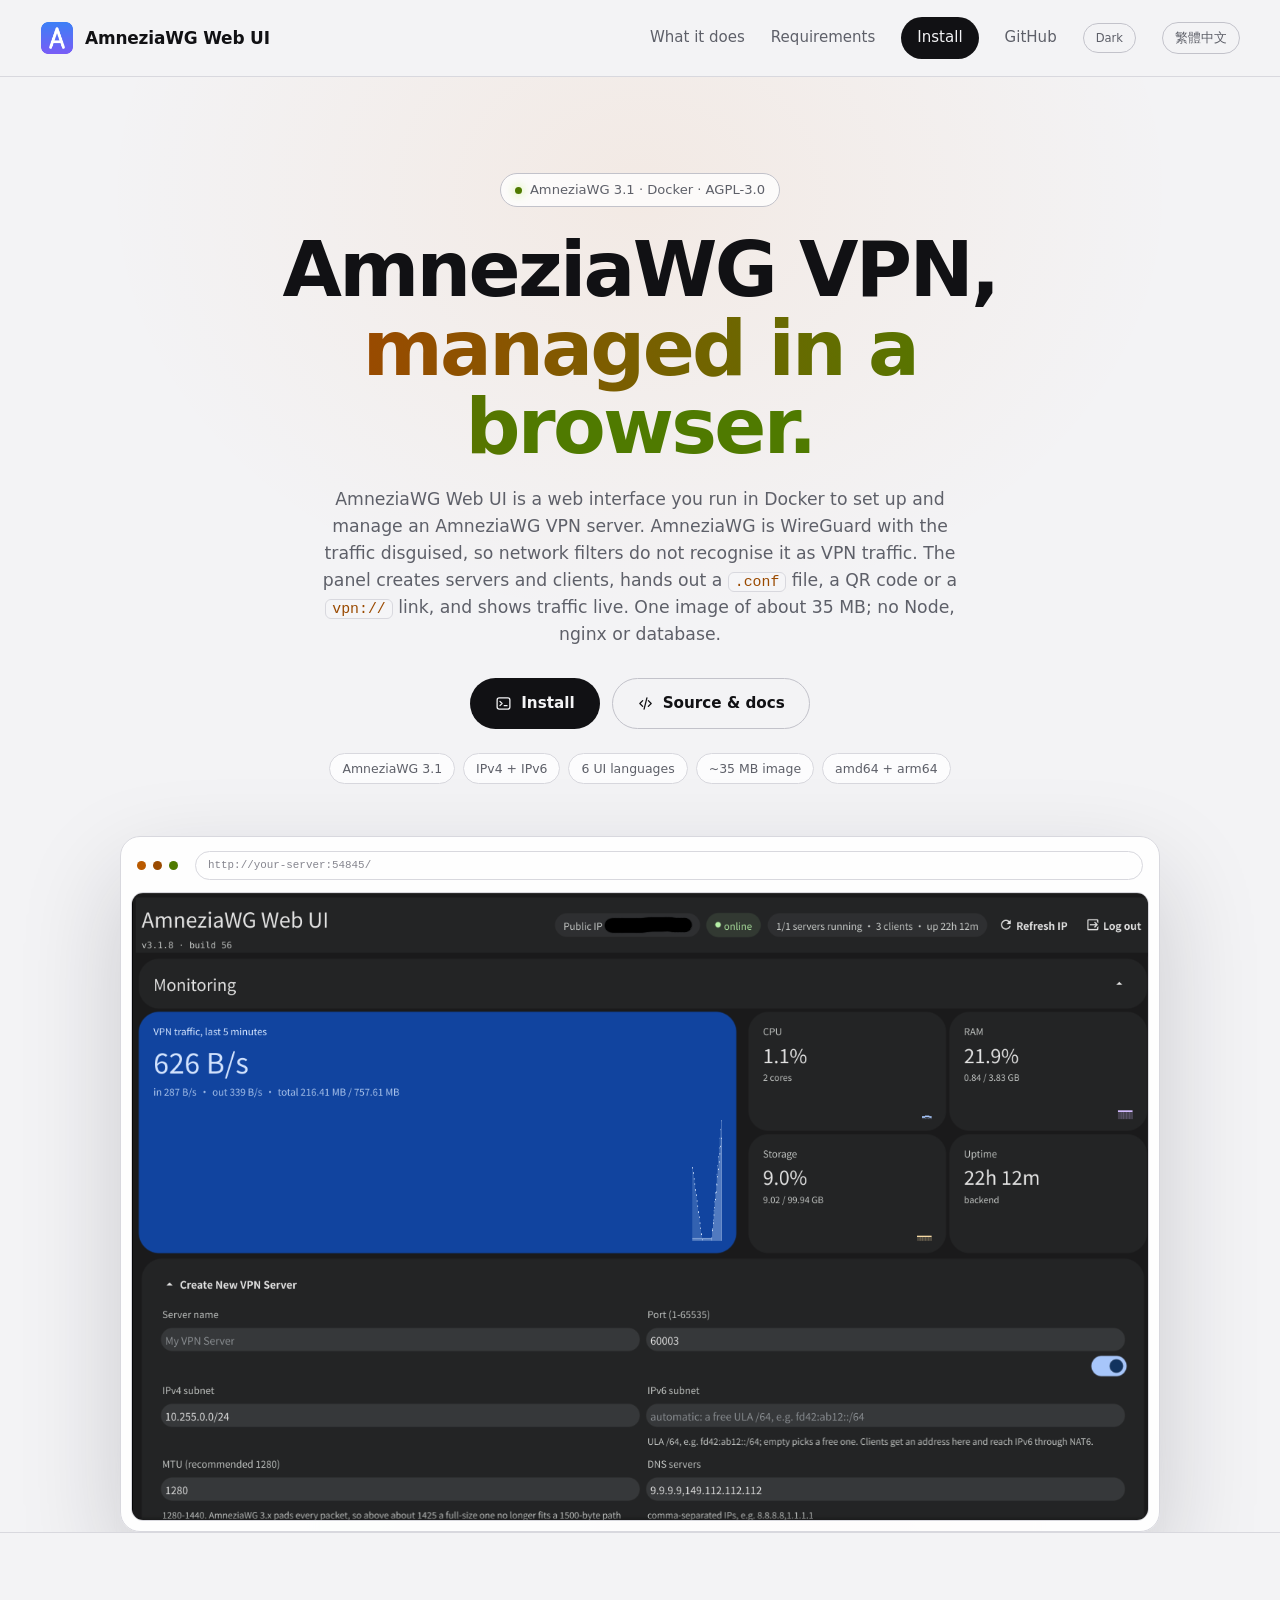
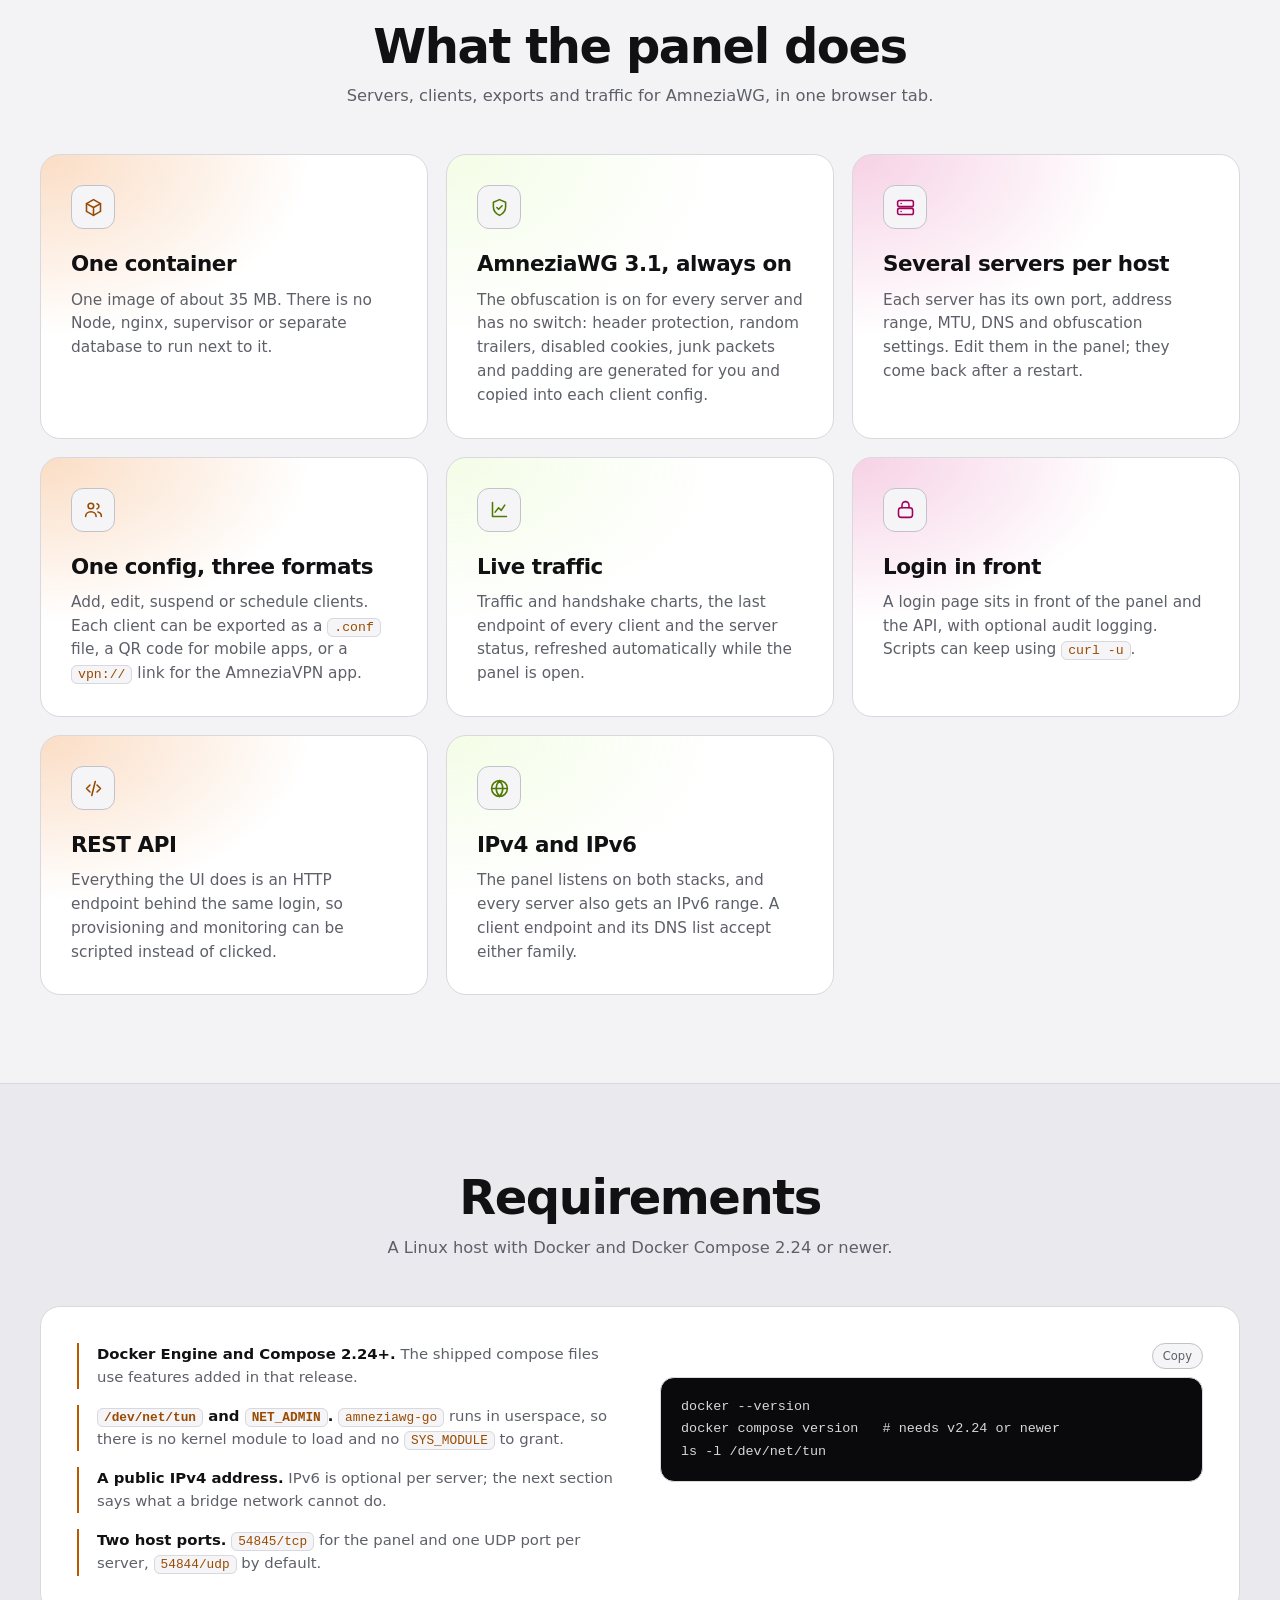
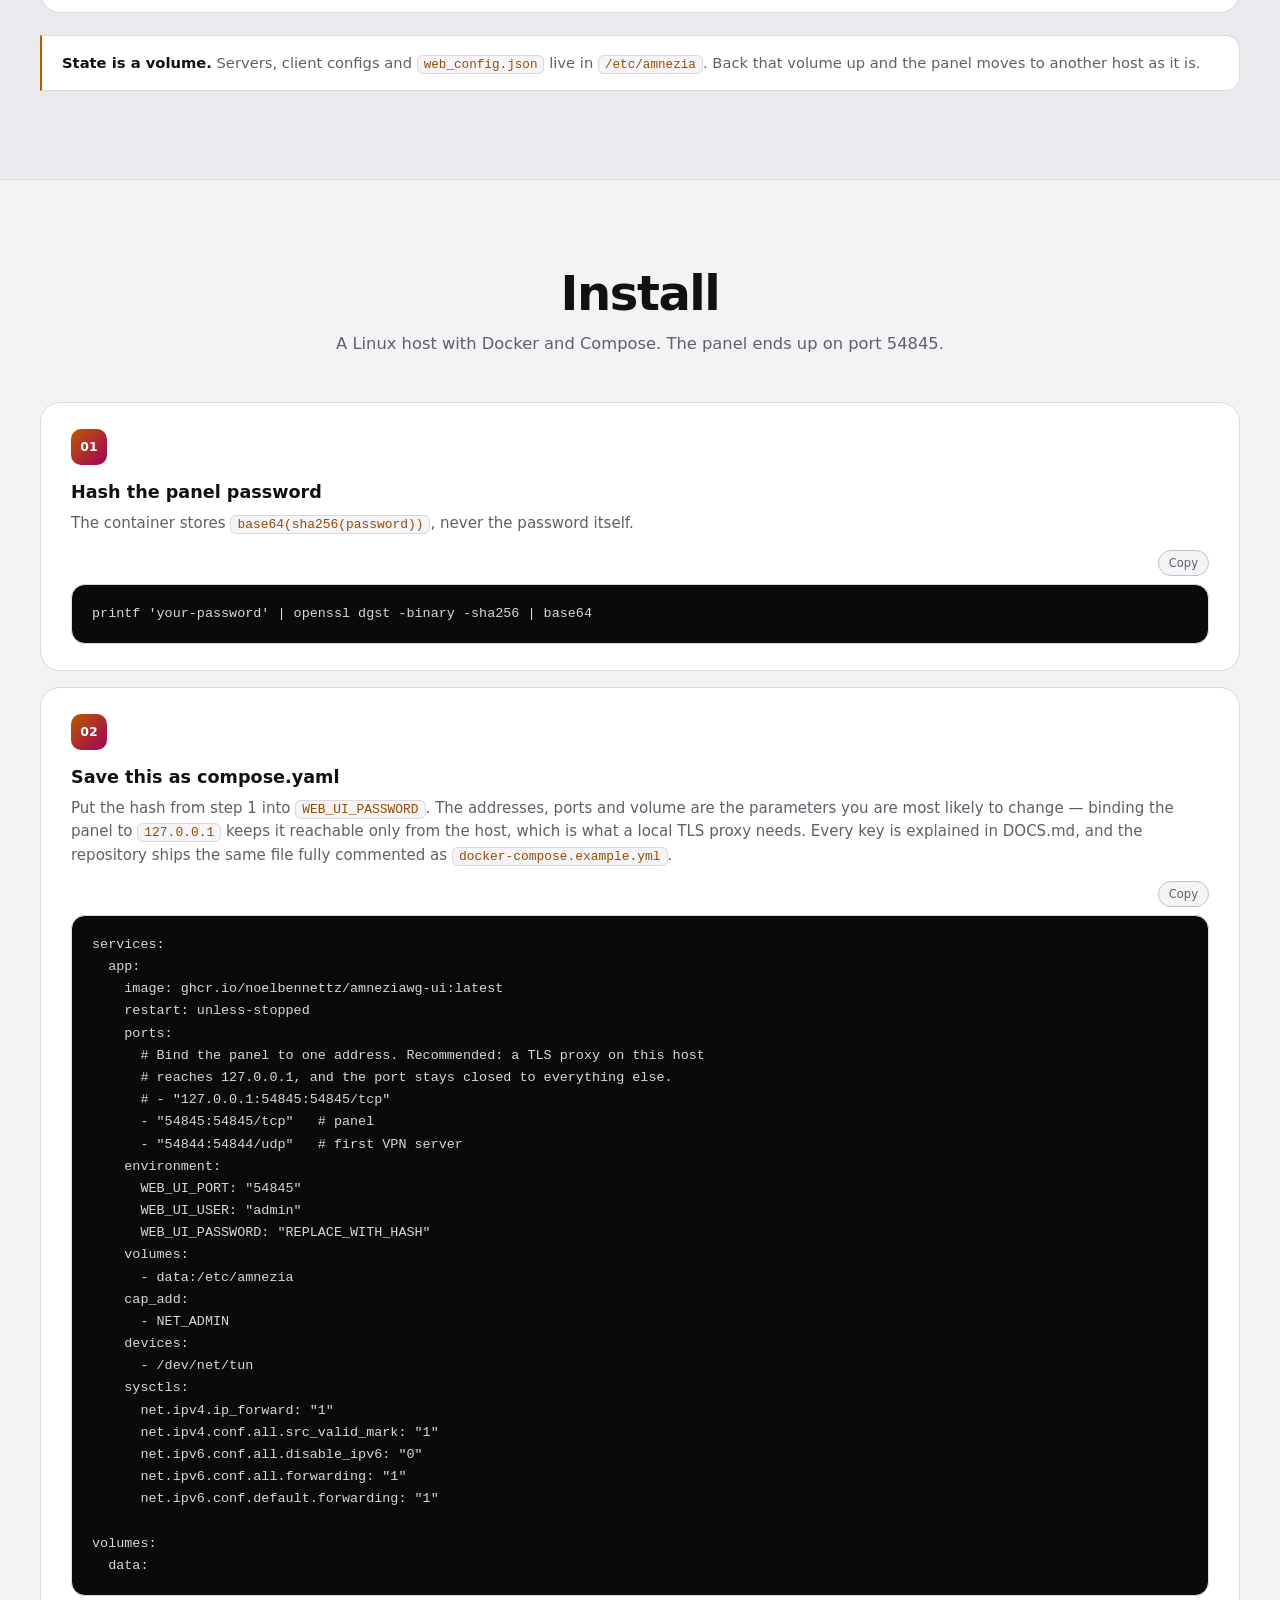
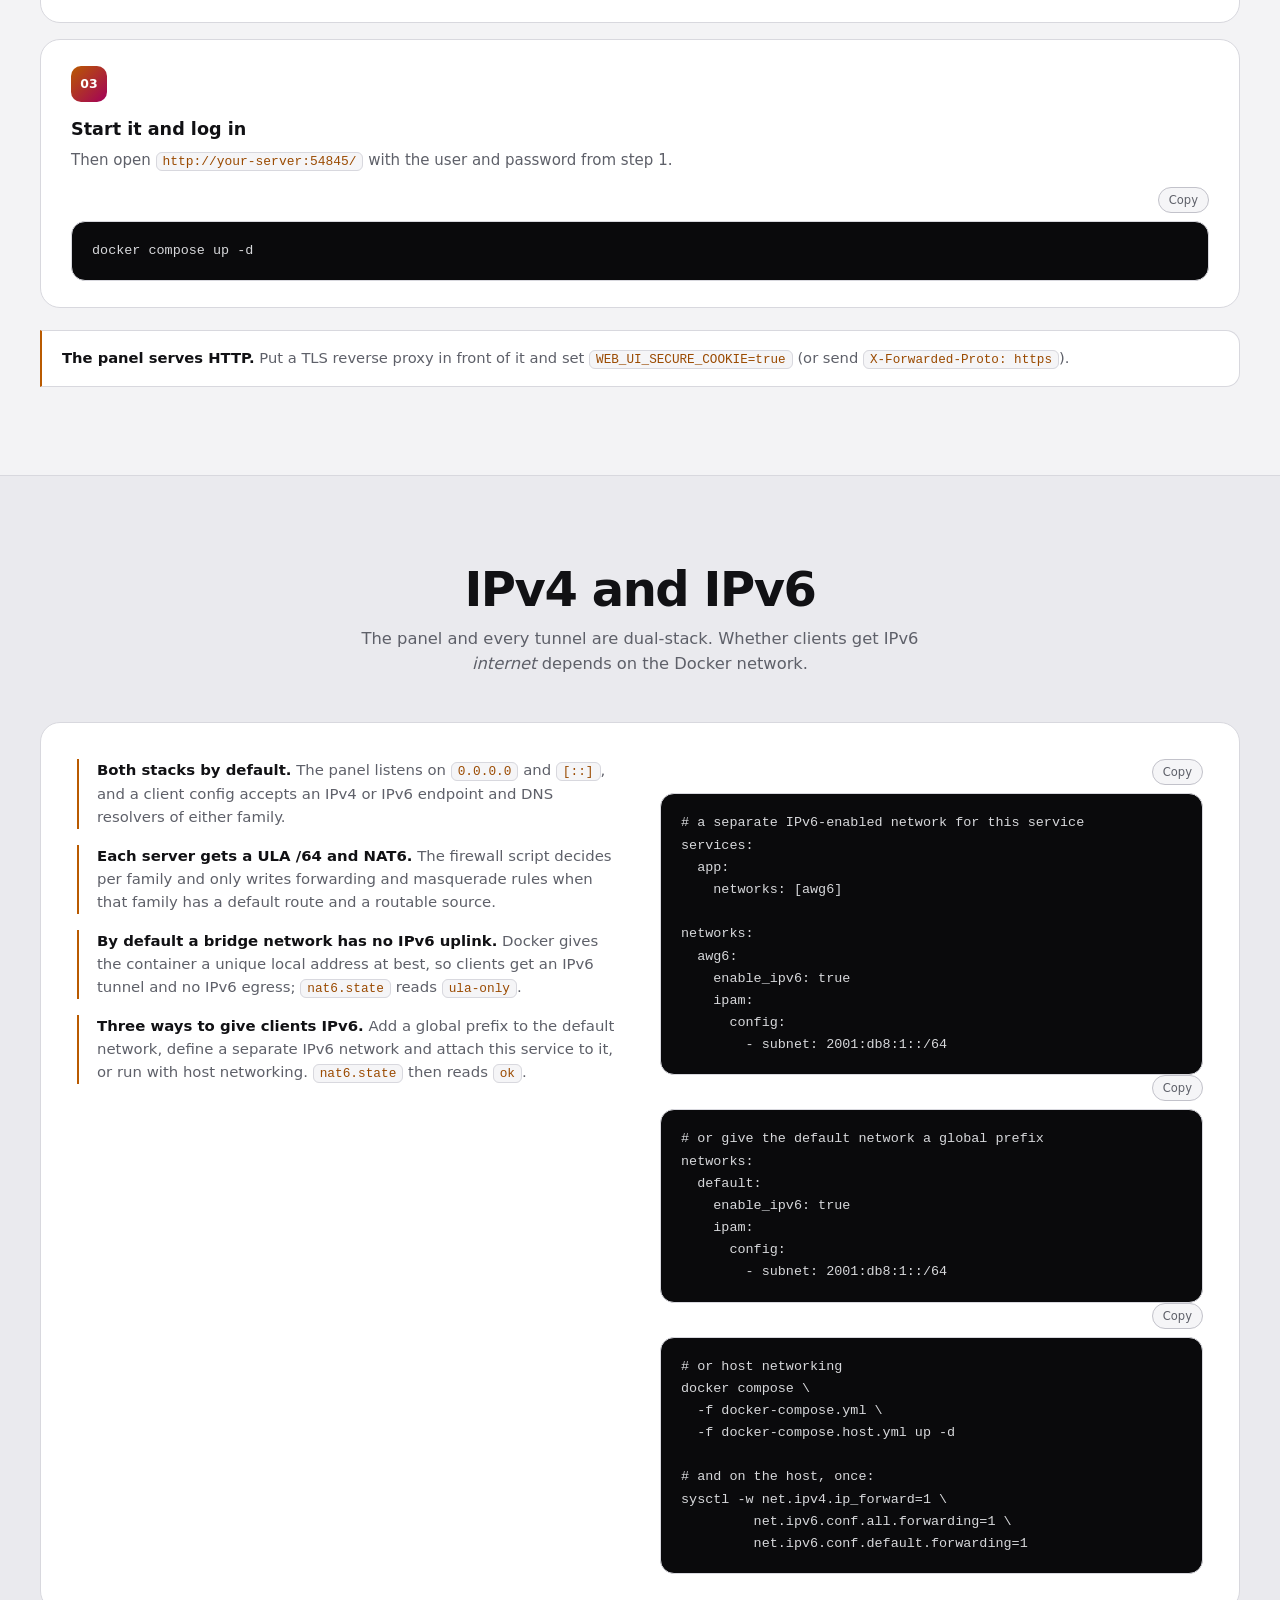
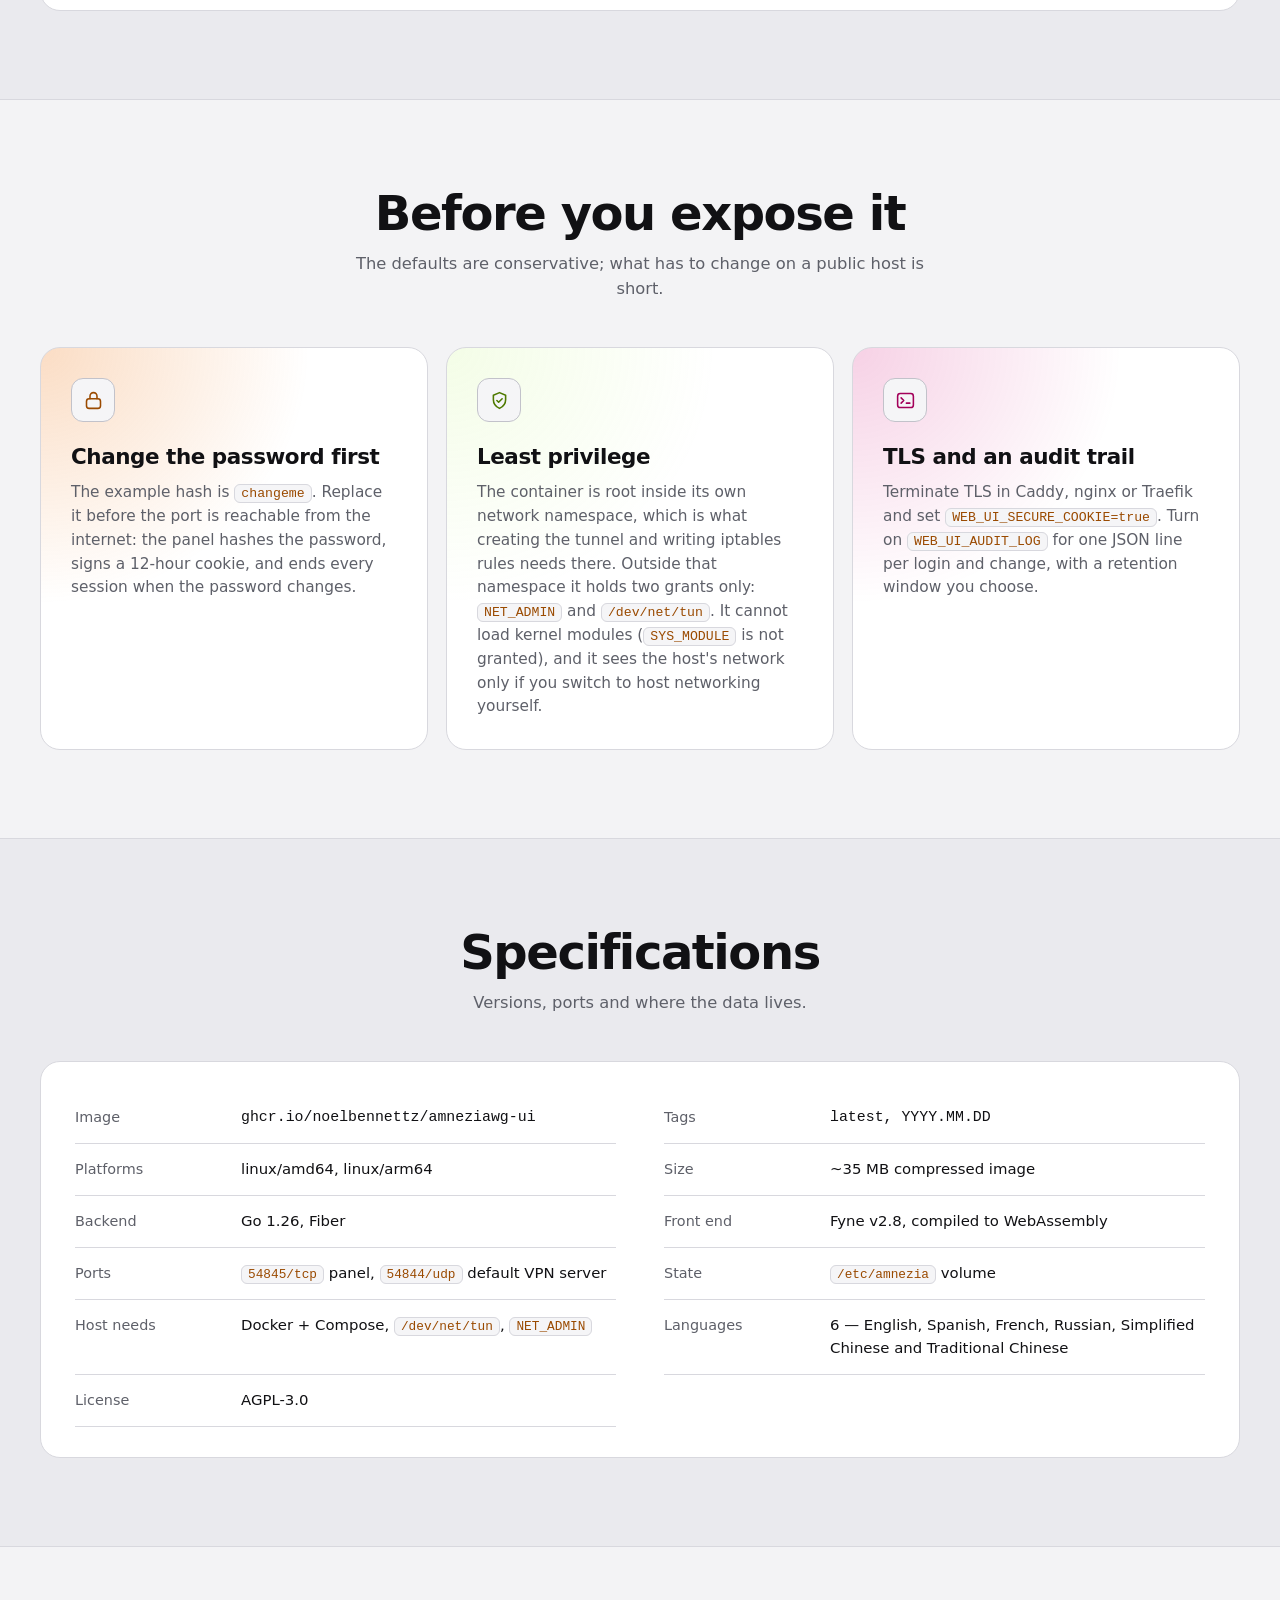
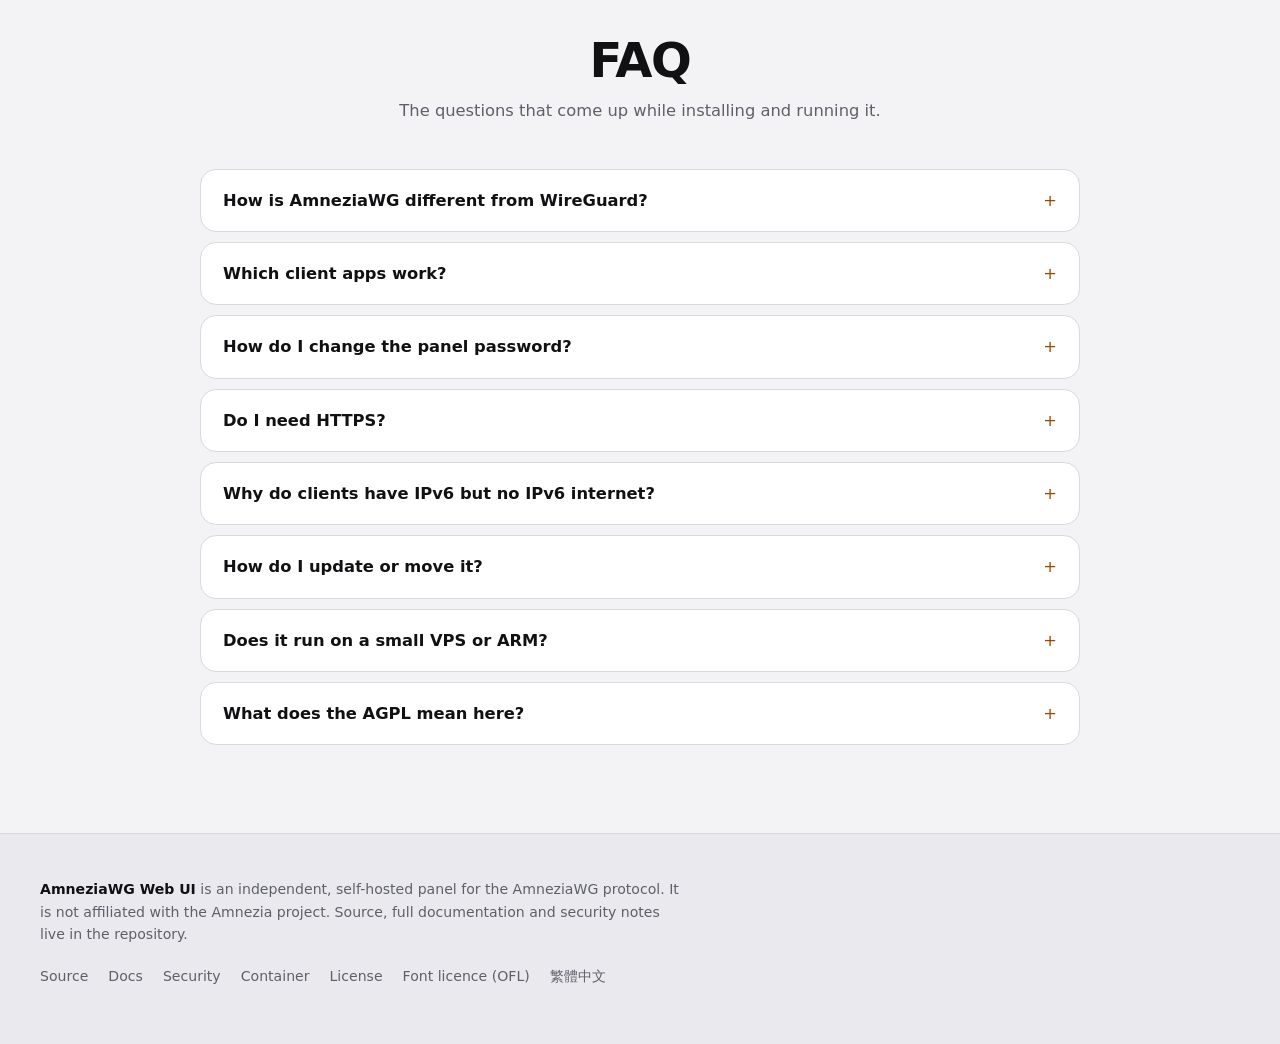
==== docs/index.html @ 4cb60e6b "Describe the panel in the visitor terms, not the implementation Cards no longer list the Go/Fiber/Fy" ====
<!doctype html>
<html lang="en">
<head>
<meta charset="utf-8">
<meta name="viewport" content="width=device-width, initial-scale=1">
<title>AmneziaWG Web UI — a self-hosted VPN panel in one container</title>
<meta name="description" content="A self-hosted AmneziaWG 3.1 admin panel in a ~35 MB Docker image. Create servers and clients, export .conf, QR codes and vpn:// links, and watch traffic. IPv4 and IPv6.">
<meta name="theme-color" content="#0e0e11">
<link rel="canonical" href="https://noelbennettz.github.io/amneziawg-ui/">
<link rel="alternate" hreflang="zh-Hant" href="zh.html">
<link rel="icon" href="assets/icon.png" type="image/png">
<link rel="apple-touch-icon" href="assets/icon.png">
<link rel="preload" href="assets/fonts/plex-700.woff2" as="font" type="font/woff2" crossorigin>
<script>
(function () {
  var root = document.documentElement;
  var zh = root.lang.indexOf("zh") === 0;
  try {
    var saved = localStorage.getItem("theme");
    root.dataset.theme = saved ||
      (window.matchMedia("(prefers-color-scheme: dark)").matches ? "dark" : "light");
  } catch (e) { root.dataset.theme = "dark"; }
  document.addEventListener("DOMContentLoaded", function () {
    var btn = document.querySelector(".theme-toggle");
    if (!btn) return;
    function render() {
      var dark = root.dataset.theme === "dark";
      btn.textContent = dark ? (zh ? "日間" : "Light") : (zh ? "夜間" : "Dark");
      btn.setAttribute("aria-label",
        dark ? (zh ? "切換日間模式" : "Switch to light mode")
             : (zh ? "切換夜間模式" : "Switch to dark mode"));
      btn.setAttribute("aria-pressed", dark ? "true" : "false");
    }
    btn.addEventListener("click", function () {
      root.dataset.theme = root.dataset.theme === "dark" ? "light" : "dark";
      try { localStorage.setItem("theme", root.dataset.theme); } catch (e) {}
      render();
    });
    render();
  });
})();
</script>
<link rel="stylesheet" href="style.css">
<meta property="og:type" content="website">
<meta property="og:title" content="AmneziaWG Web UI — your VPN, one container">
<meta property="og:description" content="Self-hosted AmneziaWG 3.1 panel: servers, clients, QR codes, vpn:// links and live traffic. One ~35 MB Docker image, IPv4 + IPv6.">
<meta property="og:url" content="https://noelbennettz.github.io/amneziawg-ui/">
<meta property="og:image" content="https://noelbennettz.github.io/amneziawg-ui/assets/dashboard.png">
<meta name="twitter:card" content="summary_large_image">
<script src="app.js" defer></script>
</head>
<body>
<a class="skip" href="#main">Skip to content</a>

<svg class="visually-hidden" aria-hidden="true" focusable="false">
  <symbol id="i-box" viewBox="0 0 24 24" fill="none" stroke="currentColor" stroke-width="1.8" stroke-linecap="round" stroke-linejoin="round"><path d="m12 3 8 4.5v9L12 21l-8-4.5v-9L12 3Z"/><path d="m4 7.5 8 4.5 8-4.5M12 12v9"/></symbol>
  <symbol id="i-shield" viewBox="0 0 24 24" fill="none" stroke="currentColor" stroke-width="1.8" stroke-linecap="round" stroke-linejoin="round"><path d="M12 3 5 6v5c0 4.5 3 8 7 10 4-2 7-5.5 7-10V6l-7-3Z"/><path d="m9 12 2 2 4-4"/></symbol>
  <symbol id="i-server" viewBox="0 0 24 24" fill="none" stroke="currentColor" stroke-width="1.8" stroke-linecap="round" stroke-linejoin="round"><rect x="3" y="4" width="18" height="7" rx="2"/><rect x="3" y="13" width="18" height="7" rx="2"/><path d="M7 7.5h.01M7 16.5h.01"/></symbol>
  <symbol id="i-users" viewBox="0 0 24 24" fill="none" stroke="currentColor" stroke-width="1.8" stroke-linecap="round" stroke-linejoin="round"><circle cx="9" cy="8" r="3.2"/><path d="M3 20c0-3.2 2.7-5.5 6-5.5s6 2.3 6 5.5"/><path d="M16 5.5a3 3 0 0 1 0 5.8M17 14.8c2.4.5 4 2.4 4 5.2"/></symbol>
  <symbol id="i-chart" viewBox="0 0 24 24" fill="none" stroke="currentColor" stroke-width="1.8" stroke-linecap="round" stroke-linejoin="round"><path d="M4 20V4M4 20h16"/><path d="m7 15 4-5 3 3 4-6"/></symbol>
  <symbol id="i-lock" viewBox="0 0 24 24" fill="none" stroke="currentColor" stroke-width="1.8" stroke-linecap="round" stroke-linejoin="round"><rect x="4" y="10" width="16" height="11" rx="3"/><path d="M8 10V7a4 4 0 0 1 8 0v3"/></symbol>
  <symbol id="i-code" viewBox="0 0 24 24" fill="none" stroke="currentColor" stroke-width="1.8" stroke-linecap="round" stroke-linejoin="round"><path d="m8 8-4 4 4 4m8-8 4 4-4 4M14 4l-4 16"/></symbol>
  <symbol id="i-globe" viewBox="0 0 24 24" fill="none" stroke="currentColor" stroke-width="1.8" stroke-linecap="round" stroke-linejoin="round"><circle cx="12" cy="12" r="9"/><path d="M3 12h18M12 3c2.5 2.7 3.8 5.7 3.8 9S14.5 18.3 12 21c-2.5-2.7-3.8-5.7-3.8-9S9.5 5.7 12 3Z"/></symbol>
  <symbol id="i-terminal" viewBox="0 0 24 24" fill="none" stroke="currentColor" stroke-width="1.8" stroke-linecap="round" stroke-linejoin="round"><rect x="3" y="4" width="18" height="16" rx="3"/><path d="m7 9 3 3-3 3M13 15h4"/></symbol>
  <symbol id="i-arrow" viewBox="0 0 24 24" fill="none" stroke="currentColor" stroke-width="1.8" stroke-linecap="round" stroke-linejoin="round"><path d="M5 12h14m0 0-5-5m5 5-5 5"/></symbol>
</svg>

<header class="site-header">
  <div class="container">
    <a class="brand" href="./">
      <img src="assets/icon.png" alt="" width="34" height="34">
      <span class="brand-text">AmneziaWG <span class="brand-sub">Web UI</span></span>
    </a>
    <nav class="nav" aria-label="Main">
      <a class="hide-sm" href="#features">What it does</a>
      <a class="hide-sm" href="#requirements">Requirements</a>
      <a class="nav-cta" href="#deploy">Install</a>
      <a class="hide-sm" href="https://github.com/noelbennettz/amneziawg-ui">GitHub</a>
      <button class="theme-toggle" type="button" aria-pressed="false">Dark</button>
      <a class="lang" href="zh.html" hreflang="zh-Hant" lang="zh-Hant">繁體中文</a>
    </nav>
  </div>
</header>

<main id="main">

<section class="hero">
  <div class="container">
    <div>
      <span class="eyebrow"><span class="dot"></span>AmneziaWG 3.1 · Docker · AGPL-3.0</span>
      <h1>AmneziaWG VPN,<br><span class="grad">managed in a browser.</span></h1>
      <p class="lede">
        AmneziaWG Web UI is a web interface you run in Docker to set up and
        manage an AmneziaWG VPN server. AmneziaWG is WireGuard with the traffic
        disguised, so network filters do not recognise it as VPN traffic. The
        panel creates servers and clients, hands out a <code>.conf</code> file, a
        QR code or a <code>vpn://</code> link, and shows traffic live. One image
        of about 35 MB; no Node, nginx or database.
      </p>
      <div class="actions">
        <a class="btn btn-primary" href="#deploy">
          <svg aria-hidden="true"><use href="#i-terminal"/></svg>
          Install
        </a>
        <a class="btn btn-ghost" href="https://github.com/noelbennettz/amneziawg-ui">
          <svg aria-hidden="true"><use href="#i-code"/></svg>
          Source &amp; docs
        </a>
      </div>
      <div class="pills">
        <span class="pill">AmneziaWG 3.1</span>
        <span class="pill">IPv4 + IPv6</span>
        <span class="pill">6 UI languages</span>
        <span class="pill">~35 MB image</span>
        <span class="pill">amd64 + arm64</span>
      </div>
    </div>
    <div class="browser">
      <div class="browser-bar" aria-hidden="true">
        <span></span><span></span><span></span>
        <div class="browser-url">http://your-server:54845/</div>
      </div>
      <img src="assets/dashboard.png" width="1380" height="851" alt="AmneziaWG Web UI dashboard: traffic, CPU, RAM and storage charts, and the create-server form with IPv4 and IPv6 subnets">
    </div>
  </div>
</section>


<section id="features">
  <div class="container">
    <div class="section-head">
      <h2>What the panel does</h2>
      <p>Servers, clients, exports and traffic for AmneziaWG, in one browser tab.</p>
    </div>
    <div class="grid">
      <article class="card">
        <div class="icon"><svg aria-hidden="true"><use href="#i-box"/></svg></div>
        <h3>One container</h3>
        <p>One image of about 35 MB. There is no Node, nginx, supervisor or separate database to run next to it.</p>
      </article>
      <article class="card">
        <div class="icon"><svg aria-hidden="true"><use href="#i-shield"/></svg></div>
        <h3>AmneziaWG 3.1, always on</h3>
        <p>The obfuscation is on for every server and has no switch: header protection, random trailers, disabled cookies, junk packets and padding are generated for you and copied into each client config.</p>
      </article>
      <article class="card">
        <div class="icon"><svg aria-hidden="true"><use href="#i-server"/></svg></div>
        <h3>Several servers per host</h3>
        <p>Each server has its own port, address range, MTU, DNS and obfuscation settings. Edit them in the panel; they come back after a restart.</p>
      </article>
      <article class="card">
        <div class="icon"><svg aria-hidden="true"><use href="#i-users"/></svg></div>
        <h3>One config, three formats</h3>
        <p>Add, edit, suspend or schedule clients. Each client can be exported as a <code>.conf</code> file, a QR code for mobile apps, or a <code>vpn://</code> link for the AmneziaVPN app.</p>
      </article>
      <article class="card">
        <div class="icon"><svg aria-hidden="true"><use href="#i-chart"/></svg></div>
        <h3>Live traffic</h3>
        <p>Traffic and handshake charts, the last endpoint of every client and the server status, refreshed automatically while the panel is open.</p>
      </article>
      <article class="card">
        <div class="icon"><svg aria-hidden="true"><use href="#i-lock"/></svg></div>
        <h3>Login in front</h3>
        <p>A login page sits in front of the panel and the API, with optional audit logging. Scripts can keep using <code>curl -u</code>.</p>
      </article>
      <article class="card">
        <div class="icon"><svg aria-hidden="true"><use href="#i-code"/></svg></div>
        <h3>REST API</h3>
        <p>Everything the UI does is an HTTP endpoint behind the same login, so provisioning and monitoring can be scripted instead of clicked.</p>
      </article>
      <article class="card">
        <div class="icon"><svg aria-hidden="true"><use href="#i-globe"/></svg></div>
        <h3>IPv4 and IPv6</h3>
        <p>The panel listens on both stacks, and every server also gets an IPv6 range. A client endpoint and its DNS list accept either family.</p>
      </article>
    </div>
  </div>
</section>

<section id="requirements" class="alt">
  <div class="container">
    <div class="section-head">
      <h2>Requirements</h2>
      <p>A Linux host with Docker and Docker Compose 2.24 or newer.</p>
    </div>
    <div class="split">
      <ul class="checks">
        <li><strong>Docker Engine and Compose 2.24+.</strong> The shipped compose files use features added in that release.</li>
        <li><strong><code>/dev/net/tun</code> and <code>NET_ADMIN</code>.</strong> <code>amneziawg-go</code> runs in userspace, so there is no kernel module to load and no <code>SYS_MODULE</code> to grant.</li>
        <li><strong>A public IPv4 address.</strong> IPv6 is optional per server; the next section says what a bridge network cannot do.</li>
        <li><strong>Two host ports.</strong> <code>54845/tcp</code> for the panel and one UDP port per server, <code>54844/udp</code> by default.</li>
      </ul>
      <div>
        <div class="copy-wrap">
          <button class="copy" type="button" data-copy>Copy</button>
          <pre><code>docker --version
docker compose version   # needs v2.24 or newer
ls -l /dev/net/tun</code></pre>
        </div>
      </div>
    </div>
    <p class="note">
      <strong>State is a volume.</strong> Servers, client configs and <code>web_config.json</code> live in
      <code>/etc/amnezia</code>. Back that volume up and the panel moves to another host as it is.
    </p>
  </div>
</section>


<section id="deploy">
  <div class="container">
    <div class="section-head">
      <h2>Install</h2>
      <p>A Linux host with Docker and Compose. The panel ends up on port 54845.</p>
    </div>
    <div class="steps">
      <div class="step">
        <h3>Hash the panel password</h3>
        <p>The container stores <code>base64(sha256(password))</code>, never the password itself.</p>
        <div class="copy-wrap">
          <button class="copy" type="button" data-copy>Copy</button>
          <pre><code>printf 'your-password' | openssl dgst -binary -sha256 | base64</code></pre>
        </div>
      </div>
      <div class="step">
        <h3>Save this as compose.yaml</h3>
        <p>Put the hash from step 1 into <code>WEB_UI_PASSWORD</code>. The addresses, ports and volume are the parameters you are most likely to change — binding the panel to <code>127.0.0.1</code> keeps it reachable only from the host, which is what a local TLS proxy needs. Every key is explained in DOCS.md, and the repository ships the same file fully commented as <code>docker-compose.example.yml</code>.</p>
        <div class="copy-wrap">
          <button class="copy" type="button" data-copy>Copy</button>
          <pre><code>services:
  app:
    image: ghcr.io/noelbennettz/amneziawg-ui:latest
    restart: unless-stopped
    ports:
      # Bind the panel to one address. Recommended: a TLS proxy on this host
      # reaches 127.0.0.1, and the port stays closed to everything else.
      # - "127.0.0.1:54845:54845/tcp"
      - "54845:54845/tcp"   # panel
      - "54844:54844/udp"   # first VPN server
    environment:
      WEB_UI_PORT: "54845"
      WEB_UI_USER: "admin"
      WEB_UI_PASSWORD: "REPLACE_WITH_HASH"
    volumes:
      - data:/etc/amnezia
    cap_add:
      - NET_ADMIN
    devices:
      - /dev/net/tun
    sysctls:
      net.ipv4.ip_forward: "1"
      net.ipv4.conf.all.src_valid_mark: "1"
      net.ipv6.conf.all.disable_ipv6: "0"
      net.ipv6.conf.all.forwarding: "1"
      net.ipv6.conf.default.forwarding: "1"

volumes:
  data:</code></pre>
        </div>
      </div>
      <div class="step">
        <h3>Start it and log in</h3>
        <p>Then open <code>http://your-server:54845/</code> with the user and password from step 1.</p>
        <div class="copy-wrap">
          <button class="copy" type="button" data-copy>Copy</button>
          <pre><code>docker compose up -d</code></pre>
        </div>
      </div>
    </div>
    <p class="note">
      <strong>The panel serves HTTP.</strong> Put a TLS reverse proxy in front of it and set
      <code>WEB_UI_SECURE_COOKIE=true</code> (or send <code>X-Forwarded-Proto: https</code>).
    </p>
  </div>
</section>

<section id="ipv6" class="alt">
  <div class="container">
    <div class="section-head">
      <h2>IPv4 and IPv6</h2>
      <p>The panel and every tunnel are dual-stack. Whether clients get IPv6 <em>internet</em> depends on the Docker network.</p>
    </div>
    <div class="split">
      <div>
        <ul class="checks">
          <li><strong>Both stacks by default.</strong> The panel listens on <code>0.0.0.0</code> and <code>[::]</code>, and a client config accepts an IPv4 or IPv6 endpoint and DNS resolvers of either family.</li>
          <li><strong>Each server gets a ULA /64 and NAT6.</strong> The firewall script decides per family and only writes forwarding and masquerade rules when that family has a default route and a routable source.</li>
          <li><strong>By default a bridge network has no IPv6 uplink.</strong> Docker gives the container a unique local address at best, so clients get an IPv6 tunnel and no IPv6 egress; <code>nat6.state</code> reads <code>ula-only</code>.</li>
          <li><strong>Three ways to give clients IPv6.</strong> Add a global prefix to the default network, define a separate IPv6 network and attach this service to it, or run with host networking. <code>nat6.state</code> then reads <code>ok</code>.</li>
        </ul>
      </div>
      <div>
        <div class="copy-wrap">
          <button class="copy" type="button" data-copy>Copy</button>
          <pre><code># a separate IPv6-enabled network for this service
services:
  app:
    networks: [awg6]

networks:
  awg6:
    enable_ipv6: true
    ipam:
      config:
        - subnet: 2001:db8:1::/64</code></pre>
        </div>
        <div class="copy-wrap">
          <button class="copy" type="button" data-copy>Copy</button>
          <pre><code># or give the default network a global prefix
networks:
  default:
    enable_ipv6: true
    ipam:
      config:
        - subnet: 2001:db8:1::/64</code></pre>
        </div>
        <div class="copy-wrap">
          <button class="copy" type="button" data-copy>Copy</button>
          <pre><code># or host networking
docker compose \
  -f docker-compose.yml \
  -f docker-compose.host.yml up -d

# and on the host, once:
sysctl -w net.ipv4.ip_forward=1 \
         net.ipv6.conf.all.forwarding=1 \
         net.ipv6.conf.default.forwarding=1</code></pre>
        </div>
      </div>
    </div>
  </div>
</section>


<section id="security">
  <div class="container">
    <div class="section-head">
      <h2>Before you expose it</h2>
      <p>The defaults are conservative; what has to change on a public host is short.</p>
    </div>
    <div class="grid">
      <article class="card">
        <div class="icon"><svg aria-hidden="true"><use href="#i-lock"/></svg></div>
        <h3>Change the password first</h3>
        <p>The example hash is <code>changeme</code>. Replace it before the port is reachable from the internet: the panel hashes the password, signs a 12-hour cookie, and ends every session when the password changes.</p>
      </article>
      <article class="card">
        <div class="icon"><svg aria-hidden="true"><use href="#i-shield"/></svg></div>
        <h3>Least privilege</h3>
        <p>The container is root inside its own network namespace, which is what creating the tunnel and writing iptables rules needs there. Outside that namespace it holds two grants only: <code>NET_ADMIN</code> and <code>/dev/net/tun</code>. It cannot load kernel modules (<code>SYS_MODULE</code> is not granted), and it sees the host's network only if you switch to host networking yourself.</p>
      </article>
      <article class="card">
        <div class="icon"><svg aria-hidden="true"><use href="#i-terminal"/></svg></div>
        <h3>TLS and an audit trail</h3>
        <p>Terminate TLS in Caddy, nginx or Traefik and set <code>WEB_UI_SECURE_COOKIE=true</code>. Turn on <code>WEB_UI_AUDIT_LOG</code> for one JSON line per login and change, with a retention window you choose.</p>
      </article>
    </div>
  </div>
</section>

<section id="specs" class="alt">
  <div class="container">
    <div class="section-head">
      <h2>Specifications</h2>
      <p>Versions, ports and where the data lives.</p>
    </div>
    <dl class="specs">
      <div><dt>Image</dt><dd class="mono">ghcr.io/noelbennettz/amneziawg-ui</dd></div>
      <div><dt>Tags</dt><dd class="mono">latest, YYYY.MM.DD</dd></div>
      <div><dt>Platforms</dt><dd>linux/amd64, linux/arm64</dd></div>
      <div><dt>Size</dt><dd>~35 MB compressed image</dd></div>
      <div><dt>Backend</dt><dd>Go 1.26, Fiber</dd></div>
      <div><dt>Front end</dt><dd>Fyne v2.8, compiled to WebAssembly</dd></div>
      <div><dt>Ports</dt><dd><code>54845/tcp</code> panel, <code>54844/udp</code> default VPN server</dd></div>
      <div><dt>State</dt><dd><code>/etc/amnezia</code> volume</dd></div>
      <div><dt>Host needs</dt><dd>Docker + Compose, <code>/dev/net/tun</code>, <code>NET_ADMIN</code></dd></div>
      <div><dt>Languages</dt><dd>6 — English, Spanish, French, Russian, Simplified Chinese and Traditional Chinese</dd></div>
      <div><dt>License</dt><dd>AGPL-3.0</dd></div>
    </dl>
  </div>
</section>


<section id="faq">
  <div class="container">
    <div class="section-head">
      <h2>FAQ</h2>
      <p>The questions that come up while installing and running it.</p>
    </div>
    <div class="faq">
      <details>
        <summary>How is AmneziaWG different from WireGuard?</summary>
        <p>It is the same cryptography and speed with obfuscation added: junk packets, padding and altered headers keep DPI from recognising the protocol. AmneziaWG 3.0 added header protection; 3.1 adds random trailers and disables the cookie exchange. This panel turns all of that on by default.</p>
      </details>
      <details>
        <summary>Which client apps work?</summary>
        <p>The official <strong>AmneziaVPN 5.0.1.5 or newer</strong> on Windows, macOS, Linux, Android and iOS: paste the <code>vpn://</code> link or scan the QR code. For older AmneziaWG clients, clear <code>RandomTrailers</code> and <code>DisableCookies</code> in the server form.</p>
      </details>
      <details>
        <summary>How do I change the panel password?</summary>
        <p>Compute a new value with <code>printf 'your-password' | openssl dgst -binary -sha256 | base64</code>, put it in <code>WEB_UI_PASSWORD</code>, and restart. Changing it ends all sessions at once.</p>
      </details>
      <details>
        <summary>Do I need HTTPS?</summary>
        <p>The container serves HTTP. Put Caddy, nginx or Traefik in front for TLS, publish the port on the host loopback if the proxy is local, and set <code>WEB_UI_SECURE_COOKIE=true</code> or forward <code>X-Forwarded-Proto: https</code>.</p>
      </details>
      <details>
        <summary>Why do clients have IPv6 but no IPv6 internet?</summary>
        <p>By default a Docker bridge gives the container only a unique local address, so NAT6 can only translate to a ULA. Two fixes: put a global prefix on the compose network — <code>enable_ipv6: true</code> plus an <code>ipam</code> subnet from a prefix your provider routes to the host, with <code>"ipv6": true</code> and <code>"ip6tables": true</code> in the Docker daemon config — or run with <code>docker-compose.host.yml</code>. <code>nat6.state</code> in the API tells you which case you are in.</p>
      </details>
      <details>
        <summary>How do I update or move it?</summary>
        <p>Update with <code>docker compose pull</code> then <code>docker compose up -d</code>; pin the dated tag instead of <code>latest</code> if you want upgrades to be a decision. To move, copy the <code>/etc/amnezia</code> volume to the new host and start the container there.</p>
      </details>
      <details>
        <summary>Does it run on a small VPS or ARM?</summary>
        <p>The image is published for <code>amd64</code> and <code>arm64</code>, and the container itself is about 35 MB. The tunnel is userspace, so there is no kernel module to match against the host.</p>
      </details>
      <details>
        <summary>What does the AGPL mean here?</summary>
        <p>Self-hosting, forking and selling support are all fine. If you run a modified panel as a network service, its users must be able to get the source of the version you run — that is section 13.</p>
      </details>
    </div>
  </div>
</section>

</main>

<footer class="site-footer">
  <div class="container">
    <div class="fine">
      <strong>AmneziaWG Web UI</strong> is an independent, self-hosted panel for the
      AmneziaWG protocol. It is not affiliated with the Amnezia project.
      Source, full documentation and security notes live in the repository.
    </div>
    <nav aria-label="Footer">
      <a href="https://github.com/noelbennettz/amneziawg-ui">Source</a>
      <a href="https://github.com/noelbennettz/amneziawg-ui/blob/main/DOCS.md">Docs</a>
      <a href="https://github.com/noelbennettz/amneziawg-ui/blob/main/SECURITY.md">Security</a>
      <a href="https://github.com/noelbennettz/amneziawg-ui/pkgs/container/amneziawg-ui">Container</a>
      <a href="https://github.com/noelbennettz/amneziawg-ui/blob/main/LICENSE">License</a>
      <a href="assets/fonts/OFL.txt">Font licence (OFL)</a>
      <a href="zh.html" hreflang="zh-Hant" lang="zh-Hant">繁體中文</a>
    </nav>
  </div>
</footer>

<script type="application/ld+json">
{
  "@context": "https://schema.org",
  "@type": "SoftwareApplication",
  "name": "AmneziaWG Web UI",
  "operatingSystem": "Linux (Docker)",
  "applicationCategory": "UtilitiesApplication",
  "offers": { "@type": "Offer", "price": "0", "priceCurrency": "USD" },
  "license": "https://www.gnu.org/licenses/agpl-3.0.html",
  "codeRepository": "https://github.com/noelbennettz/amneziawg-ui",
  "downloadUrl": "https://github.com/noelbennettz/amneziawg-ui/pkgs/container/amneziawg-ui"
}
</script>
</body>
</html>
---- docs/style.css ----
/* AmneziaWG Web UI — dark product style, inspired by the Amnezia visual language.
   Original layout, copy and graphics; IBM Plex Sans is self-hosted under the OFL. */

@font-face {
  font-family: "IBM Plex Sans";
  src: url("assets/fonts/plex-400.woff2") format("woff2");
  font-weight: 400;
  font-style: normal;
  font-display: swap;
}
@font-face {
  font-family: "IBM Plex Sans";
  src: url("assets/fonts/plex-500.woff2") format("woff2");
  font-weight: 500;
  font-style: normal;
  font-display: swap;
}
@font-face {
  font-family: "IBM Plex Sans";
  src: url("assets/fonts/plex-700.woff2") format("woff2");
  font-weight: 700;
  font-style: normal;
  font-display: swap;
}

:root {
  color-scheme: dark;
  --bg: #0e0e11;
  --bg-2: #101012;
  --surface: #17181c;
  --surface-2: #1c1d21;
  --line: #2b2b2b;
  --line-2: #3a3b40;
  --text: #eaeaec;
  --muted: #878b91;
  --dim: #5f6268;
  --orange: #ed700a;
  --peach: #fbb26a;
  --lime: #aef151;
  --pink: #cf0070;
  --max: 1200px;
  --radius: 20px;
}

:root[data-theme="light"] {
  color-scheme: light;
  --bg: #f3f3f5;
  --bg-2: #eaeaee;
  --surface: #ffffff;
  --surface-2: #f5f5f7;
  --line: #d8d8de;
  --line-2: #c2c2ca;
  --text: #111114;
  --muted: #5e6069;
  --dim: #85858e;
  --orange: #b95a00;
  --peach: #9a4a00;
  --lime: #4f7a00;
  --pink: #a3005a;
}
:root[data-theme="light"] .btn-primary:hover { color: #fff; }
:root[data-theme="light"] .browser { box-shadow: 0 40px 100px rgba(20, 20, 40, 0.18); }
:root[data-theme="light"] .hero::before { opacity: 0.55; }
:root[data-theme="light"] .hero::after { opacity: 0.45; }
:root[data-theme="light"] .site-footer { background: var(--bg-2); }

* { box-sizing: border-box; }
html { scroll-behavior: smooth; }

@media (prefers-reduced-motion: reduce) {
  html { scroll-behavior: auto; }
  * { animation: none !important; transition: none !important; }
}

body {
  margin: 0;
  background: var(--bg);
  color: var(--text);
  font-family: "IBM Plex Sans", ui-sans-serif, system-ui, -apple-system,
    "Segoe UI", Roboto, "Noto Sans", "Noto Sans TC", sans-serif;
  font-size: 17px;
  line-height: 1.55;
  -webkit-font-smoothing: antialiased;
}

a { color: var(--peach); text-decoration: none; }
a:hover { text-decoration: underline; text-underline-offset: 3px; }
img { max-width: 100%; display: block; }
code, pre { font-family: ui-monospace, SFMono-Regular, "SF Mono", Menlo,
  Consolas, "Liberation Mono", monospace; }

.container {
  width: min(100% - 48px, var(--max));
  margin-inline: auto;
}

.skip {
  position: absolute;
  left: -9999px;
  top: 0;
  z-index: 100;
  padding: 10px 16px;
  background: var(--text);
  color: var(--bg);
}

/* Header */

.site-header {
  position: sticky;
  top: 0;
  z-index: 50;
  background: color-mix(in srgb, var(--bg) 90%, transparent);
  backdrop-filter: blur(16px);
  border-bottom: 1px solid var(--line);
}
.site-header .container {
  display: flex;
  align-items: center;
  gap: 26px;
  min-height: 76px;
}
.brand {
  display: flex;
  align-items: center;
  gap: 11px;
  color: var(--text);
  font-size: 1.06rem;
  font-weight: 700;
  letter-spacing: -0.01em;
  white-space: nowrap;
}
.brand-text { white-space: nowrap; }
.brand:hover { color: var(--text); text-decoration: none; }
.brand img {
  width: 34px;
  height: 34px;
  border-radius: 10px;
}
.nav {
  display: flex;
  align-items: center;
  gap: 26px;
  margin-left: auto;
}
.nav a { color: var(--muted); font-size: 0.94rem; font-weight: 500; }
.nav a:hover { color: var(--text); text-decoration: none; }
.nav-cta {
  padding: 9px 16px;
  border-radius: 999px;
  background: var(--text);
  color: var(--bg) !important;
  font-weight: 600;
}
.nav-cta:hover { background: var(--peach); }
.lang {
  border: 1px solid var(--line-2);
  border-radius: 999px;
  padding: 5px 12px;
  font-size: 0.8rem !important;
  white-space: nowrap;
}
.lang:hover { border-color: var(--peach); }
.theme-toggle {
  min-height: 30px;
  padding: 6px 12px;
  border: 1px solid var(--line-2);
  border-radius: 999px;
  background: none;
  color: var(--muted);
  font-family: inherit;
  font-size: 0.72rem;
  font-weight: 500;
  cursor: pointer;
}
.theme-toggle:hover { color: var(--text); border-color: var(--peach); }

@media (max-width: 900px) {
  .nav .hide-sm { display: none; }
  .site-header .container { min-height: 64px; }
}

@media (max-width: 480px) {
  .site-header .container { gap: 12px; }
  .brand { font-size: 0.96rem; gap: 8px; }
  .brand img { width: 28px; height: 28px; }
  .brand-sub { display: none; }
  .nav { gap: 10px; }
  .nav-cta { display: none; }
  .theme-toggle { padding: 5px 9px; font-size: 0.68rem; }
  .lang { padding: 4px 9px; }
}
@media (max-width: 380px) {
  .brand-text { display: none; }
}

/* Hero */

.hero {
  position: relative;
  overflow: hidden;
  padding: 96px 0 0;
  border-bottom: 1px solid var(--line);
}
.hero::before {
  content: "";
  position: absolute;
  left: 50%;
  bottom: -520px;
  width: 1080px;
  height: 1080px;
  transform: translateX(-50%);
  border-radius: 50%;
  background:
    radial-gradient(circle at 32% 26%, rgba(174, 241, 81, 0.28), transparent 34%),
    radial-gradient(circle at 68% 28%, rgba(237, 112, 10, 0.4), transparent 38%),
    radial-gradient(circle at 54% 74%, rgba(207, 0, 112, 0.28), transparent 40%),
    repeating-radial-gradient(circle at 50% 50%, transparent 0 69px,
      rgba(234, 234, 236, 0.07) 70px 71px),
    var(--bg-2);
  mask-image: radial-gradient(circle, #000 42%, transparent 70%);
  -webkit-mask-image: radial-gradient(circle, #000 42%, transparent 70%);
  opacity: 0.9;
  pointer-events: none;
}
.hero::after {
  content: "";
  position: absolute;
  inset: 0;
  background: radial-gradient(60% 42% at 50% 8%, rgba(237, 112, 10, 0.16), transparent 70%);
  pointer-events: none;
}
.hero .container {
  position: relative;
  z-index: 2;
  text-align: center;
}
.eyebrow {
  display: inline-flex;
  align-items: center;
  gap: 8px;
  padding: 6px 14px;
  border: 1px solid var(--line-2);
  border-radius: 999px;
  background: color-mix(in srgb, var(--surface) 78%, transparent);
  color: var(--muted);
  font-size: 0.82rem;
  font-weight: 500;
}
.eyebrow .dot {
  width: 7px;
  height: 7px;
  border-radius: 50%;
  background: var(--lime);
  box-shadow: 0 0 10px rgba(174, 241, 81, 0.8);
}
h1 {
  margin: 24px auto 20px;
  max-width: 900px;
  font-size: clamp(2.8rem, 6vw, 5rem);
  font-weight: 700;
  line-height: 1.02;
  letter-spacing: -0.035em;
}
h1 .grad {
  background: linear-gradient(95deg, var(--peach), var(--lime) 70%);
  -webkit-background-clip: text;
  background-clip: text;
  color: transparent;
}
.lede {
  margin: 0 auto 30px;
  max-width: 640px;
  color: var(--muted);
  font-size: 1.08rem;
}
.actions {
  display: flex;
  flex-wrap: wrap;
  justify-content: center;
  gap: 12px;
  margin-bottom: 24px;
}
.btn {
  display: inline-flex;
  align-items: center;
  gap: 9px;
  padding: 13px 24px;
  border: 1px solid transparent;
  border-radius: 999px;
  font-size: 0.95rem;
  font-weight: 600;
  transition: background 0.15s ease, border-color 0.15s ease, color 0.15s ease;
}
.btn:hover { text-decoration: none; }
.btn-primary { background: var(--text); color: var(--bg); }
.btn-primary:hover { background: var(--peach); }
.btn-ghost { border-color: var(--line-2); color: var(--text); background: transparent; }
.btn-ghost:hover { border-color: var(--peach); color: var(--peach); }
.btn svg { width: 17px; height: 17px; }

.pills {
  display: flex;
  flex-wrap: wrap;
  justify-content: center;
  gap: 8px;
  margin-bottom: 52px;
}
.pill {
  padding: 5px 12px;
  border: 1px solid var(--line);
  border-radius: 999px;
  color: var(--muted);
  font-size: 0.78rem;
  background: color-mix(in srgb, var(--surface) 78%, transparent);
}

/* Dashboard frame */

.browser {
  position: relative;
  z-index: 2;
  max-width: 1040px;
  margin: 0 auto;
  padding: 10px;
  border: 1px solid var(--line);
  border-radius: var(--radius);
  background: color-mix(in srgb, var(--surface) 92%, transparent);
  box-shadow: 0 40px 100px rgba(0, 0, 0, 0.55);
  text-align: left;
}
.browser-bar {
  display: flex;
  align-items: center;
  gap: 7px;
  padding: 4px 6px 12px;
}
.browser-bar span {
  width: 9px;
  height: 9px;
  border-radius: 50%;
  background: var(--line-2);
}
.browser-bar span:first-child { background: var(--orange); }
.browser-bar span:nth-child(2) { background: var(--peach); }
.browser-bar span:nth-child(3) { background: var(--lime); }
.browser-url {
  flex: 1;
  margin-left: 10px;
  padding: 5px 12px;
  border: 1px solid var(--line);
  border-radius: 999px;
  color: var(--dim);
  font-family: ui-monospace, SFMono-Regular, Menlo, Consolas, monospace;
  font-size: 0.68rem;
  white-space: nowrap;
  overflow: hidden;
  text-overflow: ellipsis;
}
.browser img {
  width: 100%;
  height: auto;
  border-radius: 12px;
  border: 1px solid var(--line);
}


/* Sections */

section { padding: 88px 0; }
section.alt { background: var(--bg-2); border-block: 1px solid var(--line); }

.section-head {
  max-width: 780px;
  margin: 0 auto 46px;
  text-align: center;
}
.section-head h2 {
  margin: 0 0 12px;
  font-size: clamp(2rem, 3.8vw, 3rem);
  font-weight: 700;
  line-height: 1.05;
  letter-spacing: -0.03em;
}
.section-head p {
  margin: 0 auto;
  max-width: 620px;
  color: var(--muted);
  font-size: 1.02rem;
}

/* Cards */

.grid {
  display: grid;
  grid-template-columns: repeat(3, 1fr);
  gap: 18px;
}
.card {
  position: relative;
  display: flex;
  flex-direction: column;
  padding: 30px;
  border: 1px solid var(--line);
  border-radius: var(--radius);
  background: var(--surface);
  overflow: hidden;
  transition: border-color 0.15s ease, transform 0.15s ease;
}
.card:hover { border-color: var(--line-2); transform: translateY(-2px); }
.card::after {
  content: "";
  position: absolute;
  inset: 0;
  pointer-events: none;
  background: radial-gradient(120% 90% at 100% 0, transparent 55%, transparent 100%);
  opacity: 0;
  transition: opacity 0.15s ease;
}
.card:nth-child(3n + 1) {
  background:
    radial-gradient(120% 110% at 0% 0%, rgba(237, 112, 10, 0.24), transparent 58%),
    var(--surface);
}
.card:nth-child(3n + 2) {
  background:
    radial-gradient(120% 110% at 0% 0%, rgba(174, 241, 81, 0.14), transparent 58%),
    var(--surface);
}
.card:nth-child(3n) {
  background:
    radial-gradient(120% 110% at 0% 0%, rgba(207, 0, 112, 0.18), transparent 58%),
    var(--surface);
}
.card h3 {
  margin: 18px 0 8px;
  font-size: 1.34rem;
  font-weight: 600;
  letter-spacing: -0.02em;
}
.card p { margin: 0; color: var(--muted); font-size: 0.96rem; }
.icon {
  width: 44px;
  height: 44px;
  display: grid;
  place-items: center;
  border: 1px solid var(--line-2);
  border-radius: 12px;
  background: var(--surface-2);
  color: var(--peach);
}
.card:nth-child(3n + 2) .icon { color: var(--lime); }
.card:nth-child(3n) .icon { color: var(--pink); }
.icon svg { width: 21px; height: 21px; }

@media (max-width: 1050px) { .grid { grid-template-columns: repeat(2, 1fr); } }
@media (max-width: 680px) { .grid { grid-template-columns: 1fr; } }

/* Two-column panel */

.split {
  display: grid;
  grid-template-columns: 1fr 1fr;
  gap: 40px;
  padding: 36px;
  border: 1px solid var(--line);
  border-radius: var(--radius);
  background: var(--surface);
}
.checks { display: grid; gap: 16px; margin: 0; padding: 0; list-style: none; min-width: 0; }
.checks li {
  min-width: 0;
  overflow-wrap: anywhere;
  padding-left: 18px;
  border-left: 2px solid var(--orange);
  color: var(--muted);
  font-size: 0.93rem;
}
.split > * { min-width: 0; }
.checks strong { color: var(--text); }
@media (max-width: 860px) {
  .split { grid-template-columns: 1fr; padding: 24px; }
}

/* Deploy steps */

.steps { counter-reset: step; display: grid; gap: 16px; }
.step {
  counter-increment: step;
  position: relative;
  min-width: 0;
  padding: 26px 30px;
  border: 1px solid var(--line);
  border-radius: var(--radius);
  background: var(--surface);
}
.step::before {
  content: counter(step, decimal-leading-zero);
  display: grid;
  place-items: center;
  width: 36px;
  height: 36px;
  margin-bottom: 14px;
  border-radius: 10px;
  background: linear-gradient(135deg, var(--orange), var(--pink));
  color: #fff;
  font-size: 0.78rem;
  font-weight: 700;
}
.step h3 { margin: 0 0 6px; font-size: 1.1rem; font-weight: 600; }
.step p { margin: 0 0 14px; color: var(--muted); font-size: 0.94rem; }

/* Code */

pre {
  margin: 0;
  padding: 18px 20px;
  border: 1px solid var(--line);
  border-radius: 14px;
  background: #0a0a0c;
  color: #d7d8db;
  font-size: 0.84rem;
  line-height: 1.65;
  overflow-x: auto;
}
pre code { background: none; border: 0; padding: 0; color: inherit; font-size: inherit; }
.copy-wrap { position: relative; min-width: 0; padding-top: 34px; }
.copy-wrap pre { padding-right: 18px; max-width: 100%; }
.copy {
  position: absolute;
  z-index: 2;
  top: 0;
  right: 0;
  padding: 5px 10px;
  border: 1px solid var(--line-2);
  border-radius: 999px;
  background: var(--surface-2);
  color: var(--muted);
  font-family: inherit;
  font-size: 0.72rem;
  cursor: pointer;
}
.copy:hover { border-color: var(--peach); color: var(--peach); }
.copy.ok { border-color: var(--lime); color: var(--lime); }

.note {
  margin: 22px 0 0;
  padding: 16px 20px;
  border: 1px solid var(--line);
  border-left: 2px solid var(--orange);
  border-radius: 0 14px 14px 0;
  color: var(--muted);
  background: var(--surface);
  font-size: 0.92rem;
}
.note strong { color: var(--text); }


/* Technical details */

.specs {
  display: grid;
  grid-template-columns: 1fr 1fr;
  gap: 0 48px;
  margin: 0;
  padding: 30px 34px;
  border: 1px solid var(--line);
  border-radius: var(--radius);
  background: var(--surface);
}
.specs div {
  display: grid;
  grid-template-columns: 150px 1fr;
  gap: 16px;
  padding: 14px 0;
  border-bottom: 1px solid var(--line);
}
.specs dt { color: var(--muted); font-size: 0.9rem; }
.specs dd { margin: 0; font-size: 0.93rem; overflow-wrap: anywhere; }
.specs div.wide { grid-column: 1 / -1; }
.mono {
  font-family: ui-monospace, SFMono-Regular, Menlo, Consolas, monospace;
  font-size: 0.82rem;
}

/* FAQ */

.faq { display: grid; gap: 10px; max-width: 880px; margin-inline: auto; }
.faq details {
  border: 1px solid var(--line);
  border-radius: 16px;
  background: var(--surface);
  padding: 18px 22px;
}
.faq summary {
  cursor: pointer;
  list-style: none;
  font-size: 1.02rem;
  font-weight: 600;
}
.faq summary::-webkit-details-marker { display: none; }
.faq summary::after {
  content: "+";
  float: right;
  color: var(--peach);
  font-weight: 400;
}
.faq details[open] summary::after { content: "−"; }
.faq details p { margin: 12px 0 0; color: var(--muted); font-size: 0.94rem; }

/* Inline code */

code {
  padding: 1px 6px;
  border: 1px solid var(--line);
  border-radius: 6px;
  background: var(--surface-2);
  color: var(--peach);
  font-size: 0.86em;
  overflow-wrap: anywhere;
}

/* Footer */

.site-footer {
  border-top: 1px solid var(--line);
  background: #0a0a0c;
  padding: 44px 0 56px;
  color: var(--muted);
  font-size: 0.88rem;
}
.site-footer .container {
  display: flex;
  flex-wrap: wrap;
  align-items: flex-start;
  justify-content: space-between;
  gap: 20px 40px;
}
.site-footer .fine { max-width: 640px; line-height: 1.6; }
.site-footer strong { color: var(--text); }
.site-footer nav { display: flex; flex-wrap: wrap; gap: 20px; }
.site-footer a { color: var(--muted); }
.site-footer a:hover { color: var(--peach); }

.visually-hidden {
  position: absolute;
  width: 1px;
  height: 1px;
  padding: 0;
  margin: -1px;
  overflow: hidden;
  clip: rect(0 0 0 0);
  white-space: nowrap;
  border: 0;
}

@media (max-width: 900px) {
  section { padding: 64px 0; }
  .hero { padding-top: 64px; }
  .hero::before { width: 760px; height: 760px; bottom: -380px; }
  .browser { padding: 7px; }
  .browser-bar { padding: 2px 4px 9px; }
  .specs { grid-template-columns: 1fr; padding: 22px; }
  .specs div { grid-template-columns: 120px 1fr; }
  .specs div.wide { grid-column: auto; }
  .site-footer .container { display: block; }
  .site-footer nav { margin-top: 18px; }
}
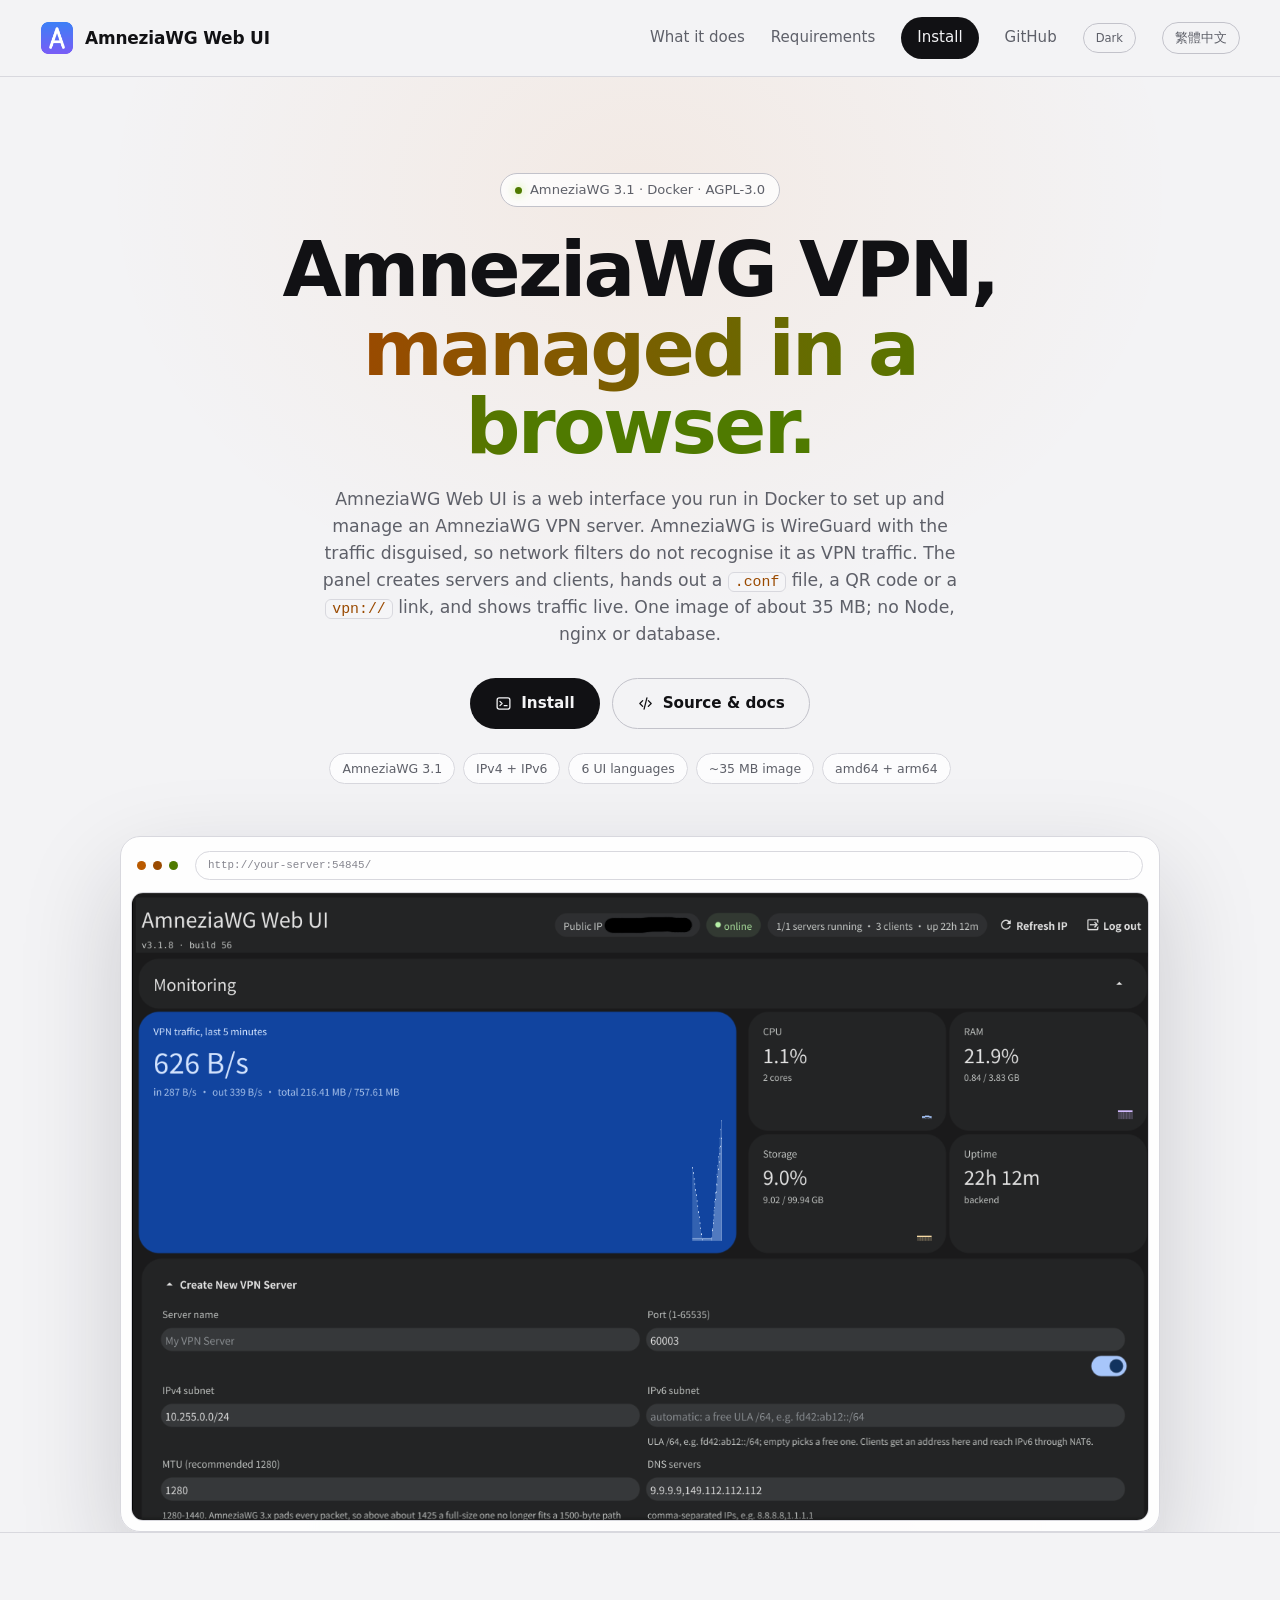
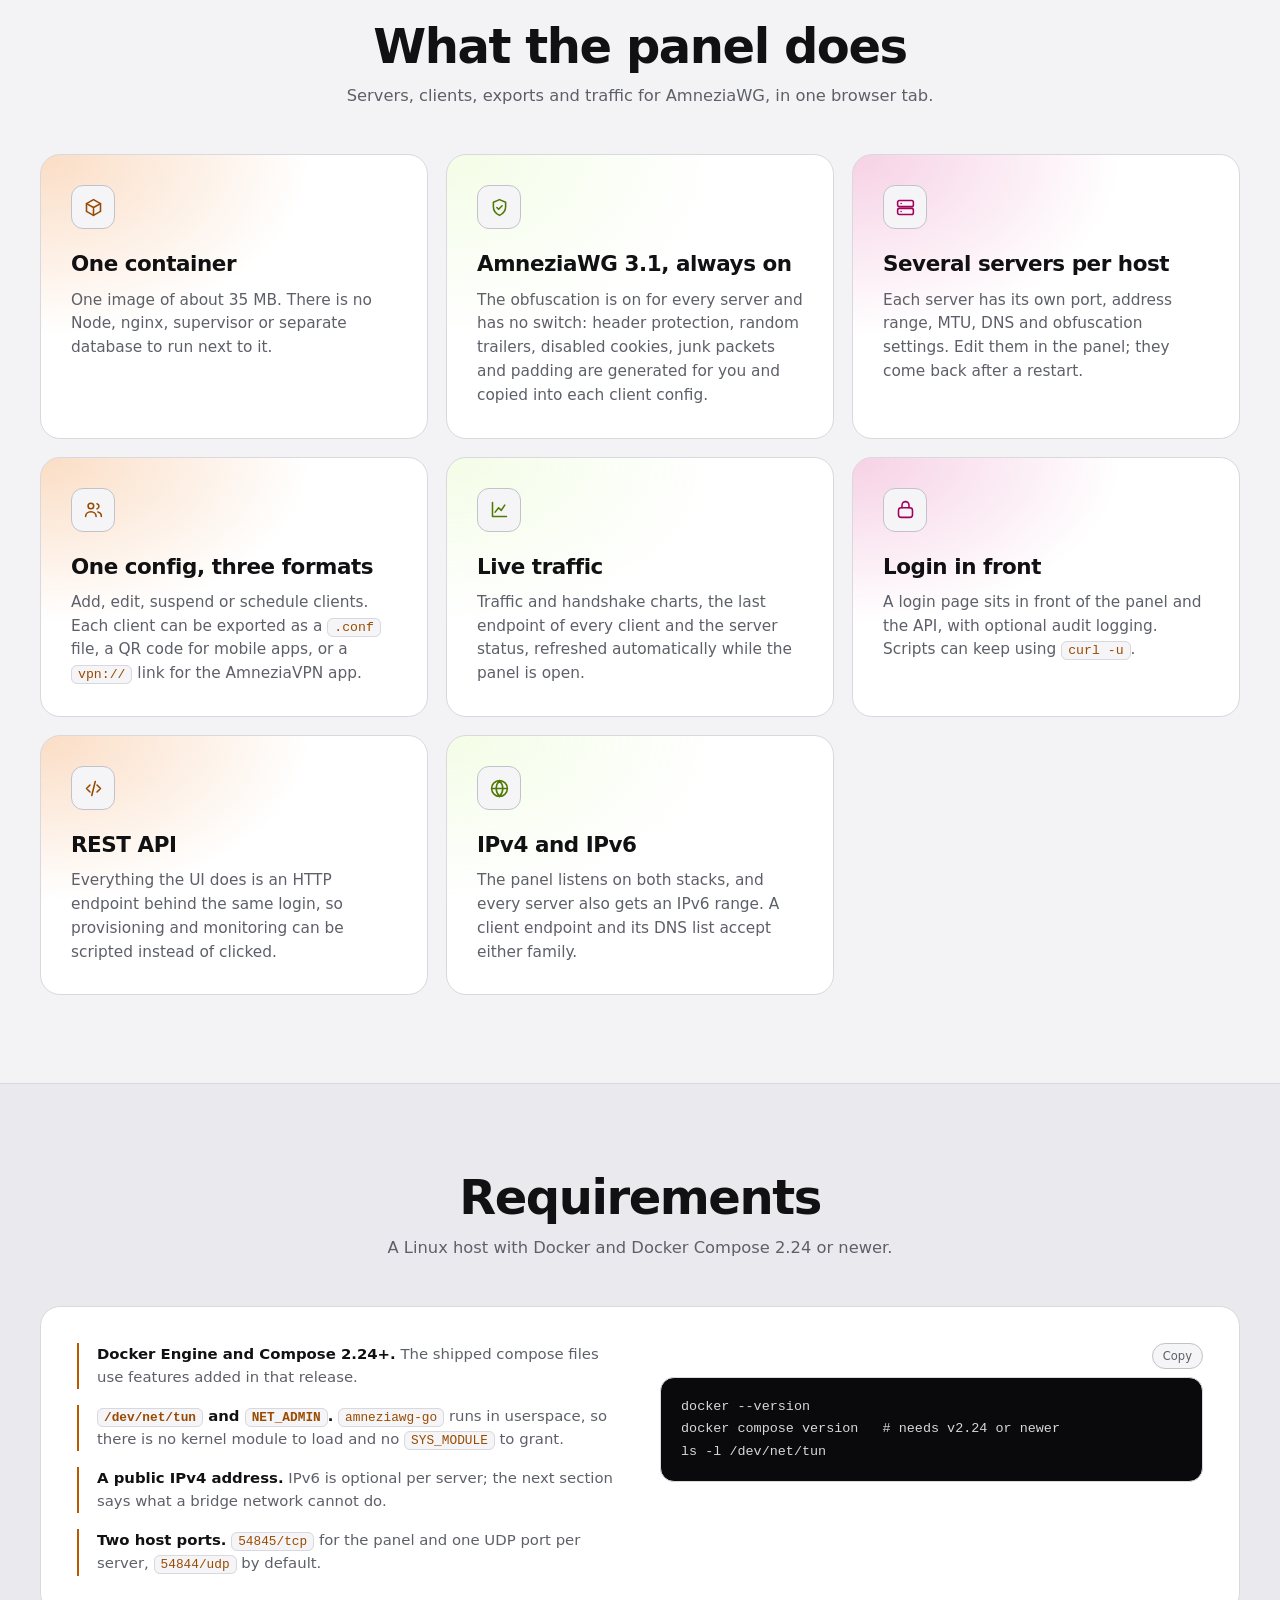
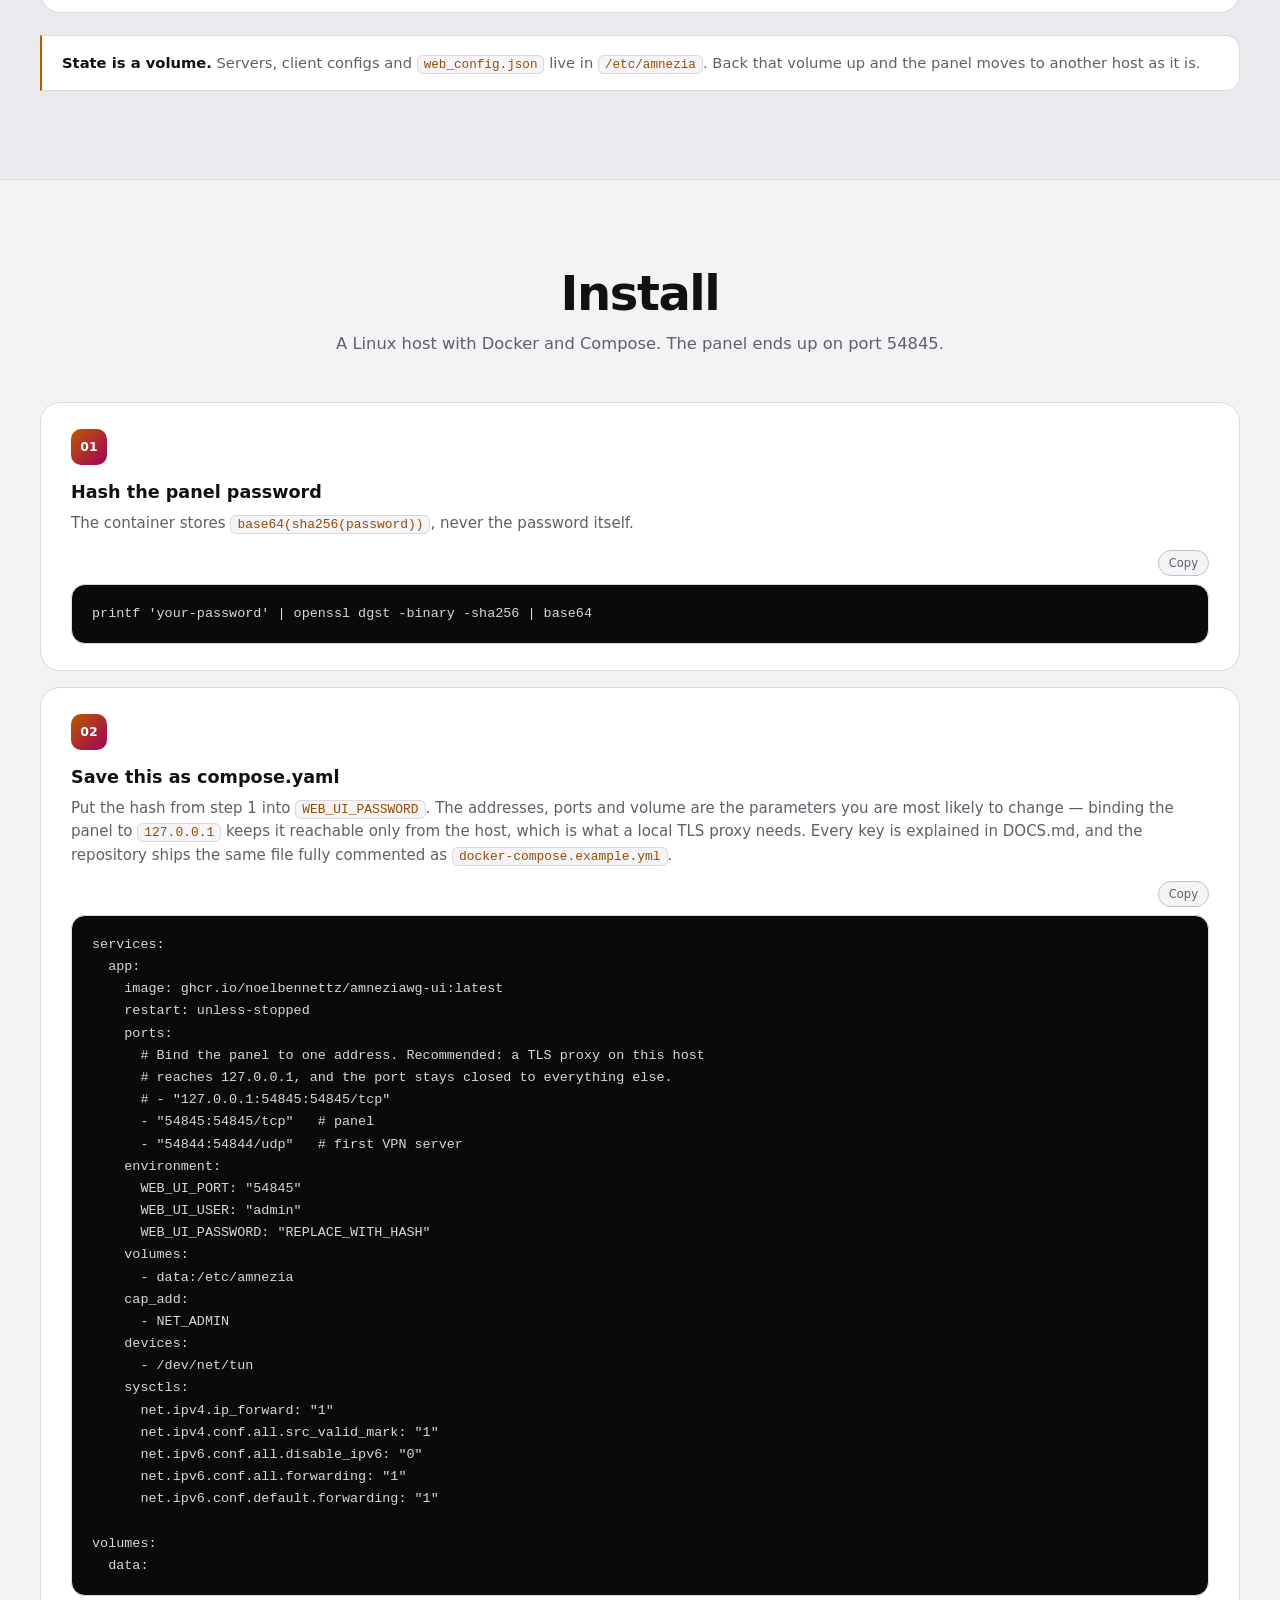
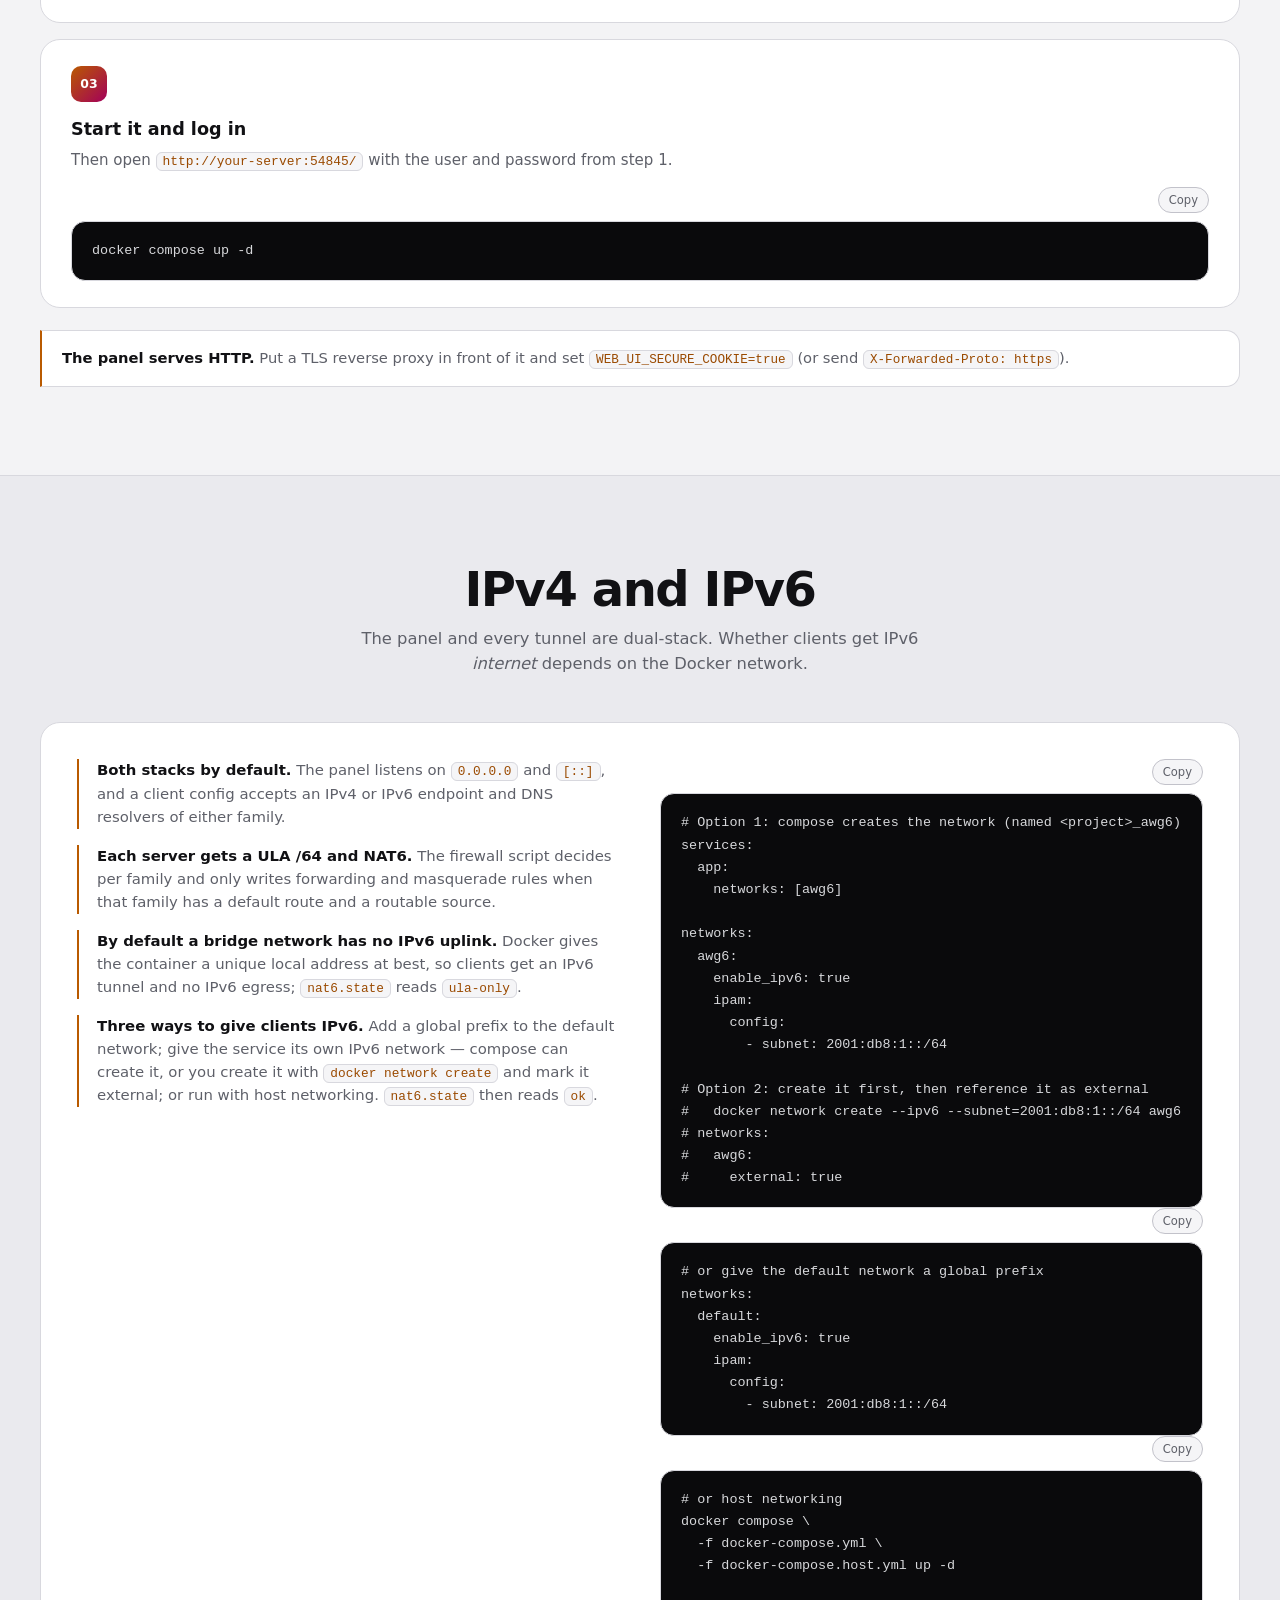
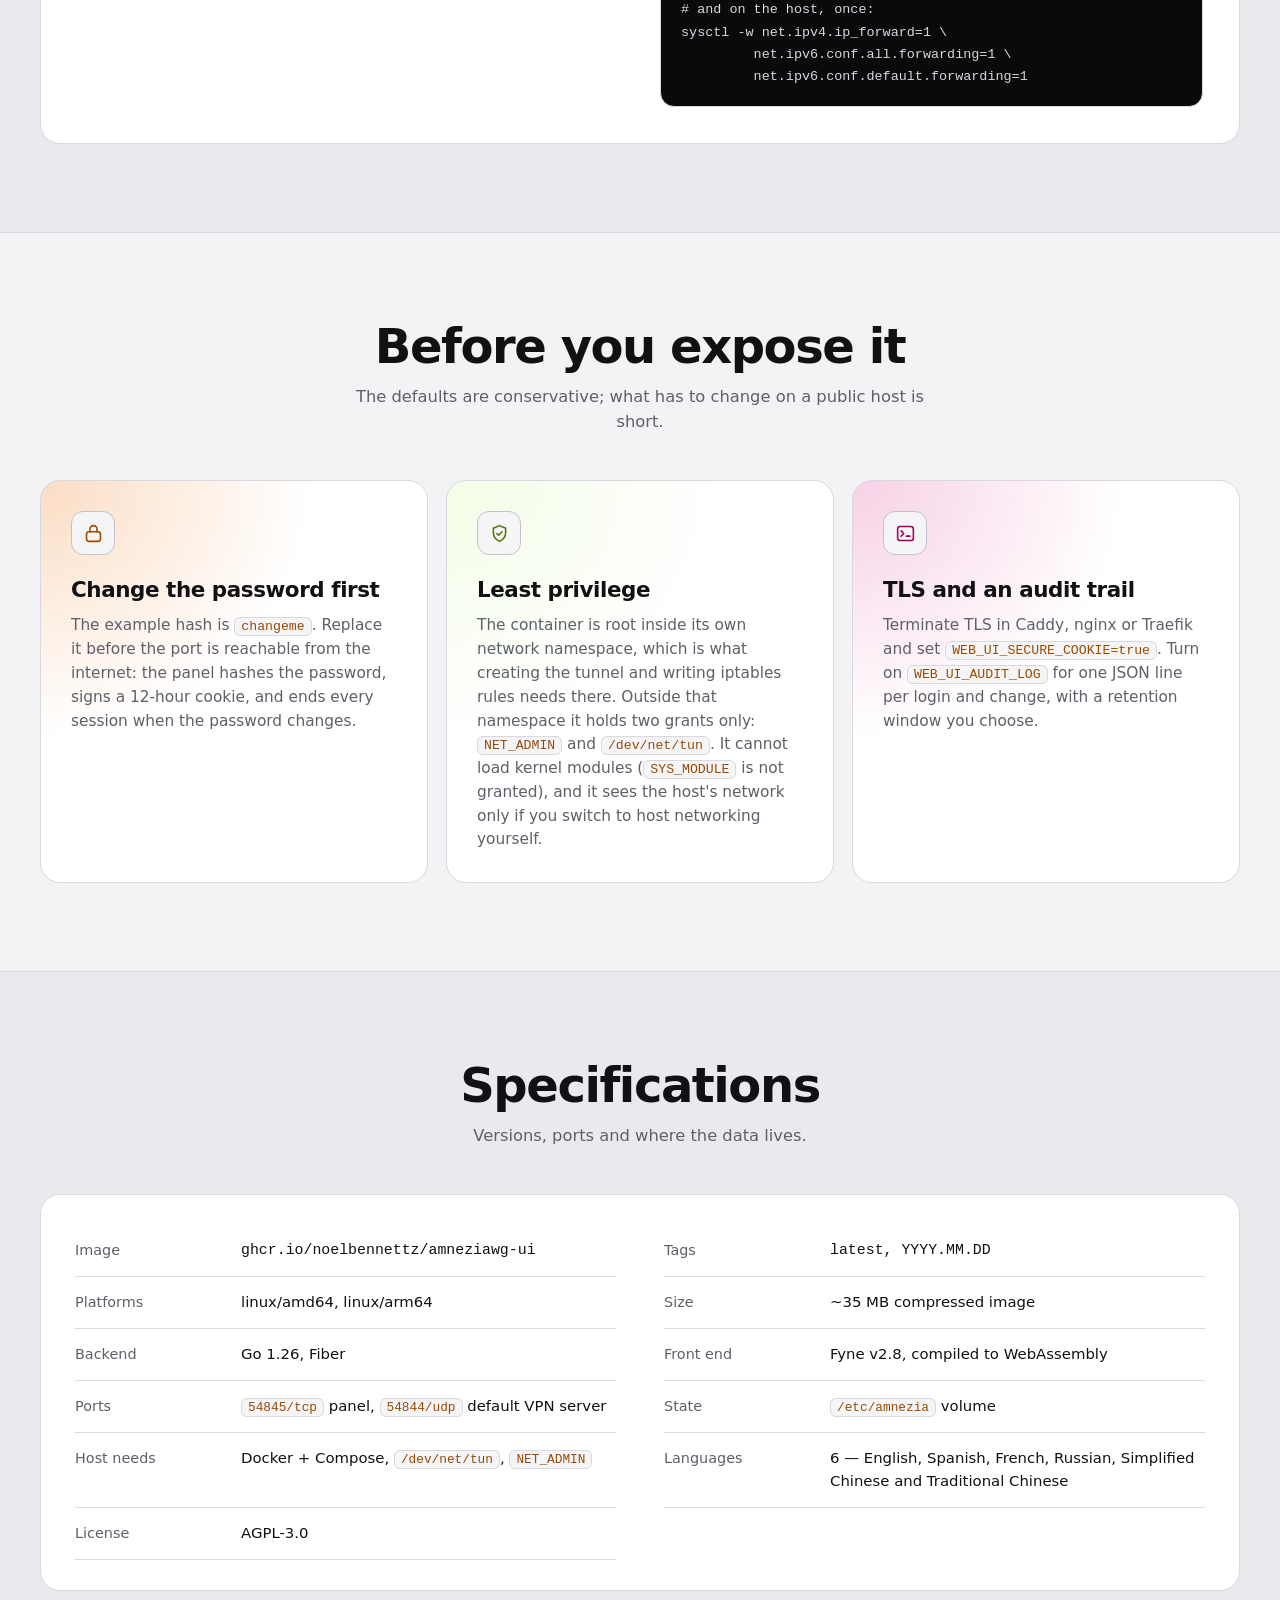
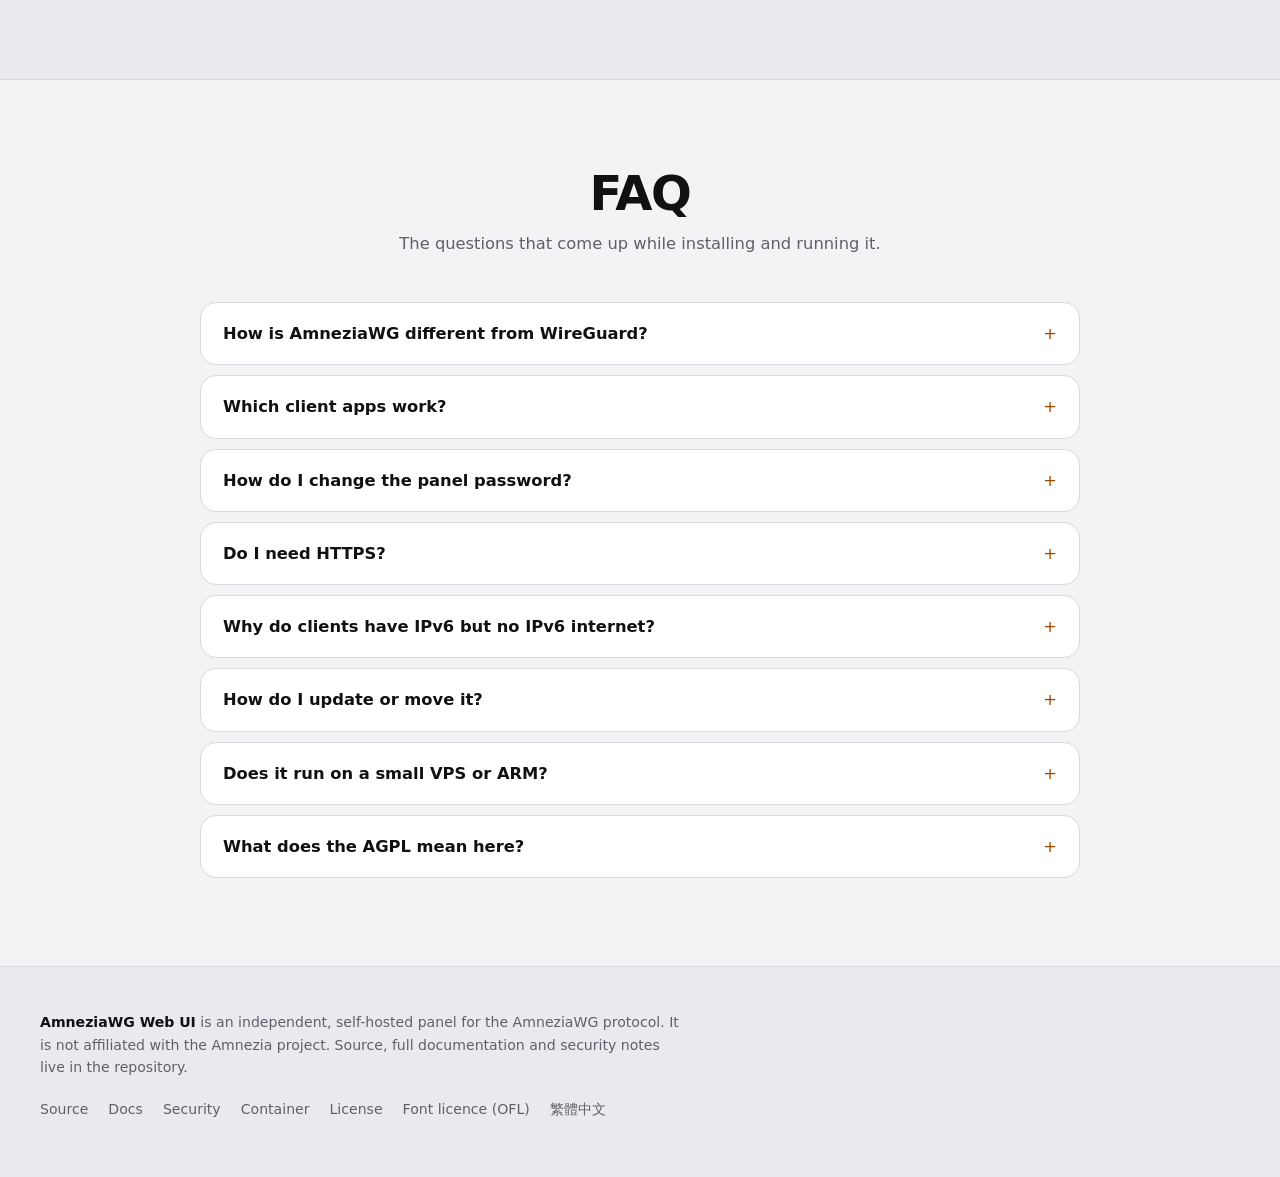
==== commit 0cb3c74e: "Show both ways to get an IPv6 network, and test them Compose creates a declared network on the first" ====
--- a/docs/index.html
+++ b/docs/index.html
@@ -286,13 +286,13 @@
           <li><strong>Both stacks by default.</strong> The panel listens on <code>0.0.0.0</code> and <code>[::]</code>, and a client config accepts an IPv4 or IPv6 endpoint and DNS resolvers of either family.</li>
           <li><strong>Each server gets a ULA /64 and NAT6.</strong> The firewall script decides per family and only writes forwarding and masquerade rules when that family has a default route and a routable source.</li>
           <li><strong>By default a bridge network has no IPv6 uplink.</strong> Docker gives the container a unique local address at best, so clients get an IPv6 tunnel and no IPv6 egress; <code>nat6.state</code> reads <code>ula-only</code>.</li>
-          <li><strong>Three ways to give clients IPv6.</strong> Add a global prefix to the default network, define a separate IPv6 network and attach this service to it, or run with host networking. <code>nat6.state</code> then reads <code>ok</code>.</li>
+          <li><strong>Three ways to give clients IPv6.</strong> Add a global prefix to the default network; give the service its own IPv6 network — compose can create it, or you create it with <code>docker network create</code> and mark it external; or run with host networking. <code>nat6.state</code> then reads <code>ok</code>.</li>
         </ul>
       </div>
       <div>
         <div class="copy-wrap">
           <button class="copy" type="button" data-copy>Copy</button>
-          <pre><code># a separate IPv6-enabled network for this service
+          <pre><code># Option 1: compose creates the network (named &lt;project&gt;_awg6)
 services:
   app:
     networks: [awg6]
@@ -302,7 +302,13 @@
     enable_ipv6: true
     ipam:
       config:
-        - subnet: 2001:db8:1::/64</code></pre>
+        - subnet: 2001:db8:1::/64
+
+# Option 2: create it first, then reference it as external
+#   docker network create --ipv6 --subnet=2001:db8:1::/64 awg6
+# networks:
+#   awg6:
+#     external: true</code></pre>
         </div>
         <div class="copy-wrap">
           <button class="copy" type="button" data-copy>Copy</button>
@@ -390,7 +396,7 @@
     <div class="faq">
       <details>
         <summary>How is AmneziaWG different from WireGuard?</summary>
-        <p>It is the same cryptography and speed with obfuscation added: junk packets, padding and altered headers keep DPI from recognising the protocol. AmneziaWG 3.0 added header protection; 3.1 adds random trailers and disables the cookie exchange. This panel turns all of that on by default.</p>
+        <p>It is the same cryptography and speed with obfuscation added: junk packets, padding and altered headers keep network filters from recognising the protocol. AmneziaWG 3.0 added header protection; 3.1 adds random trailers and disables the cookie exchange. This panel turns all of that on by default.</p>
       </details>
       <details>
         <summary>Which client apps work?</summary>
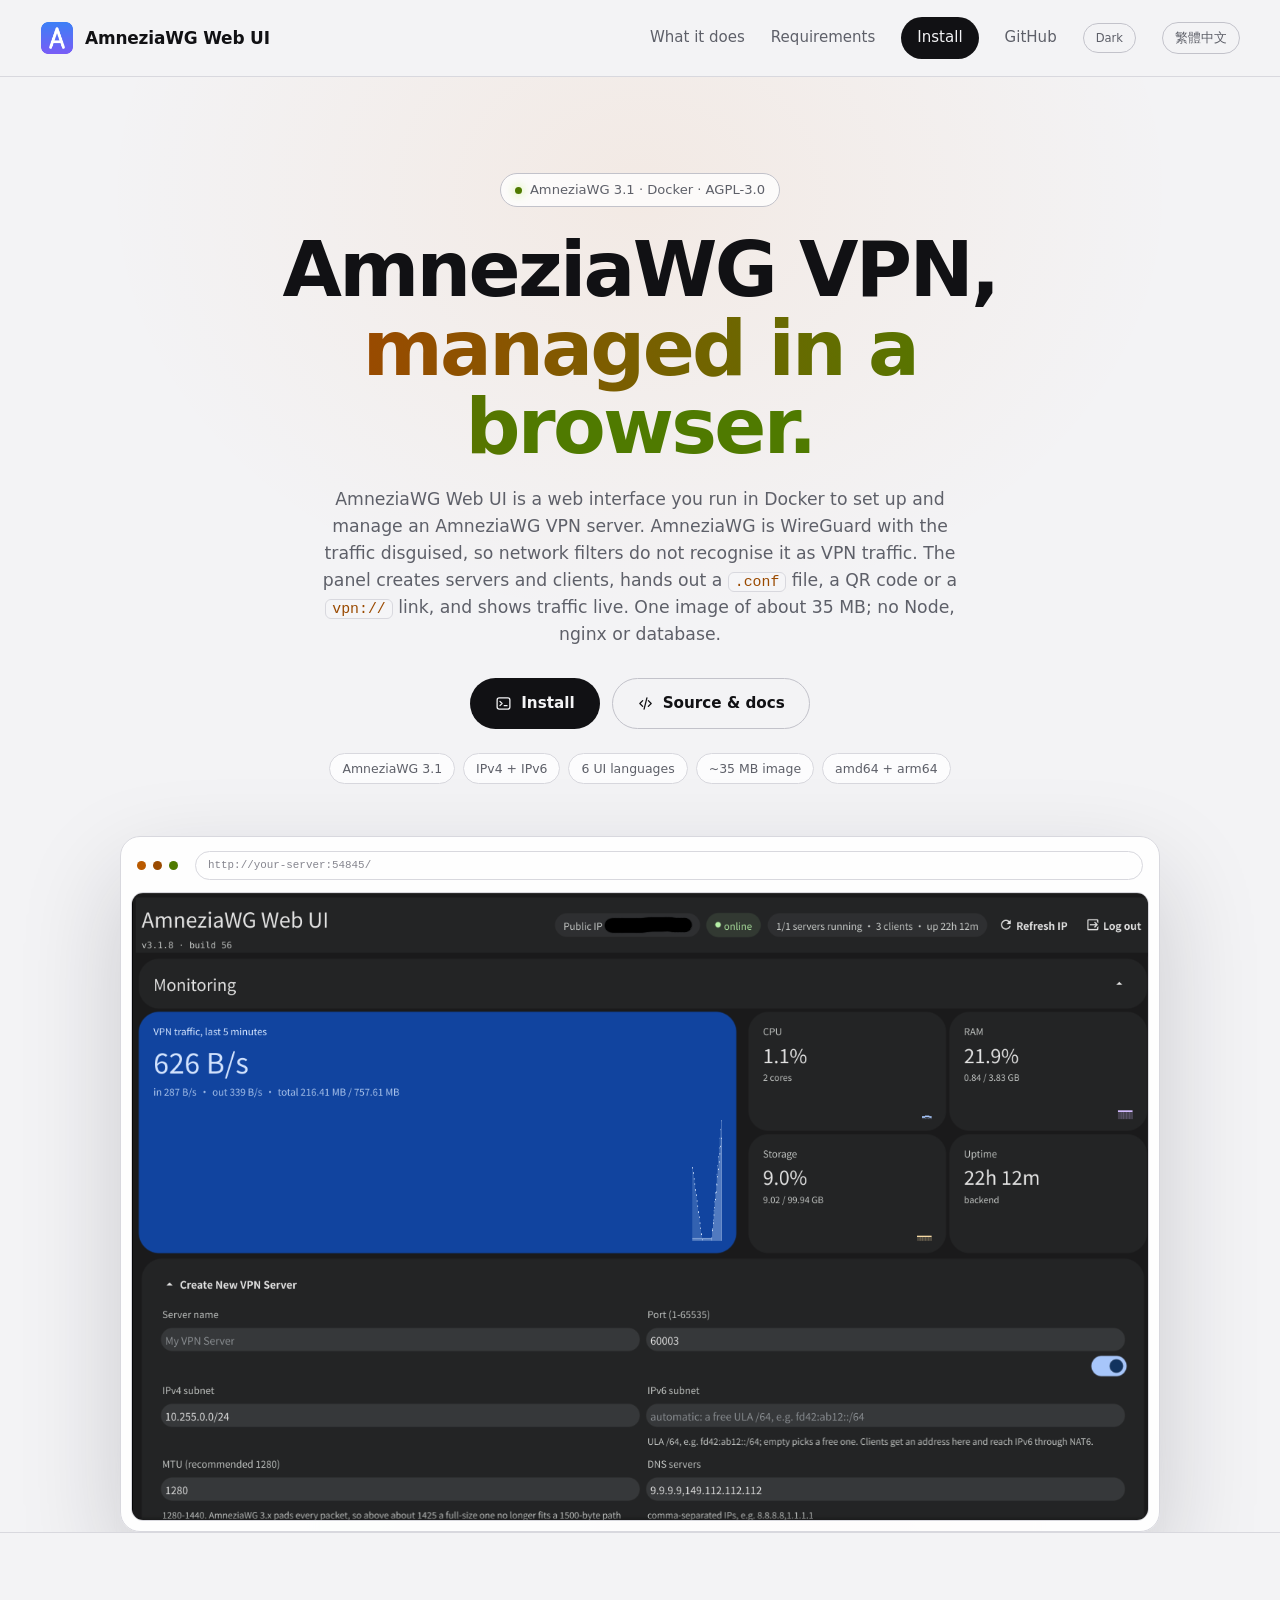
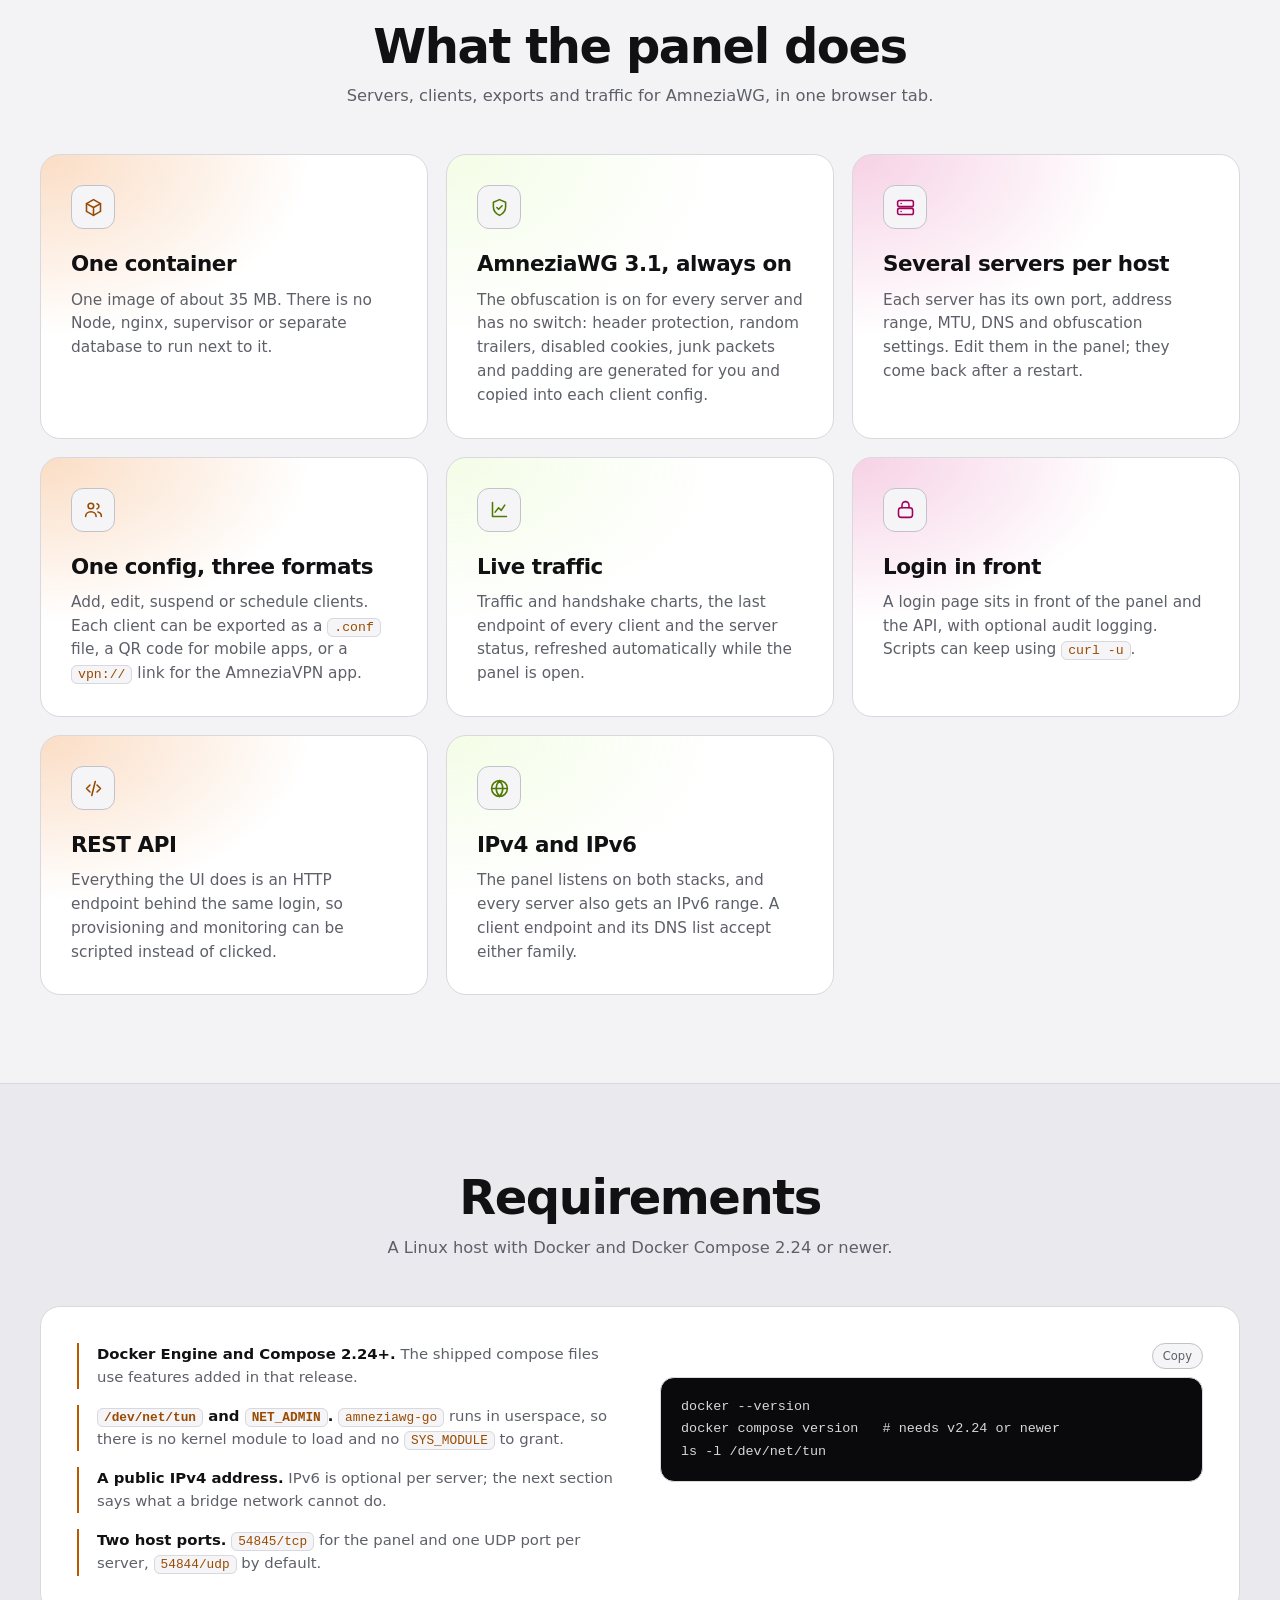
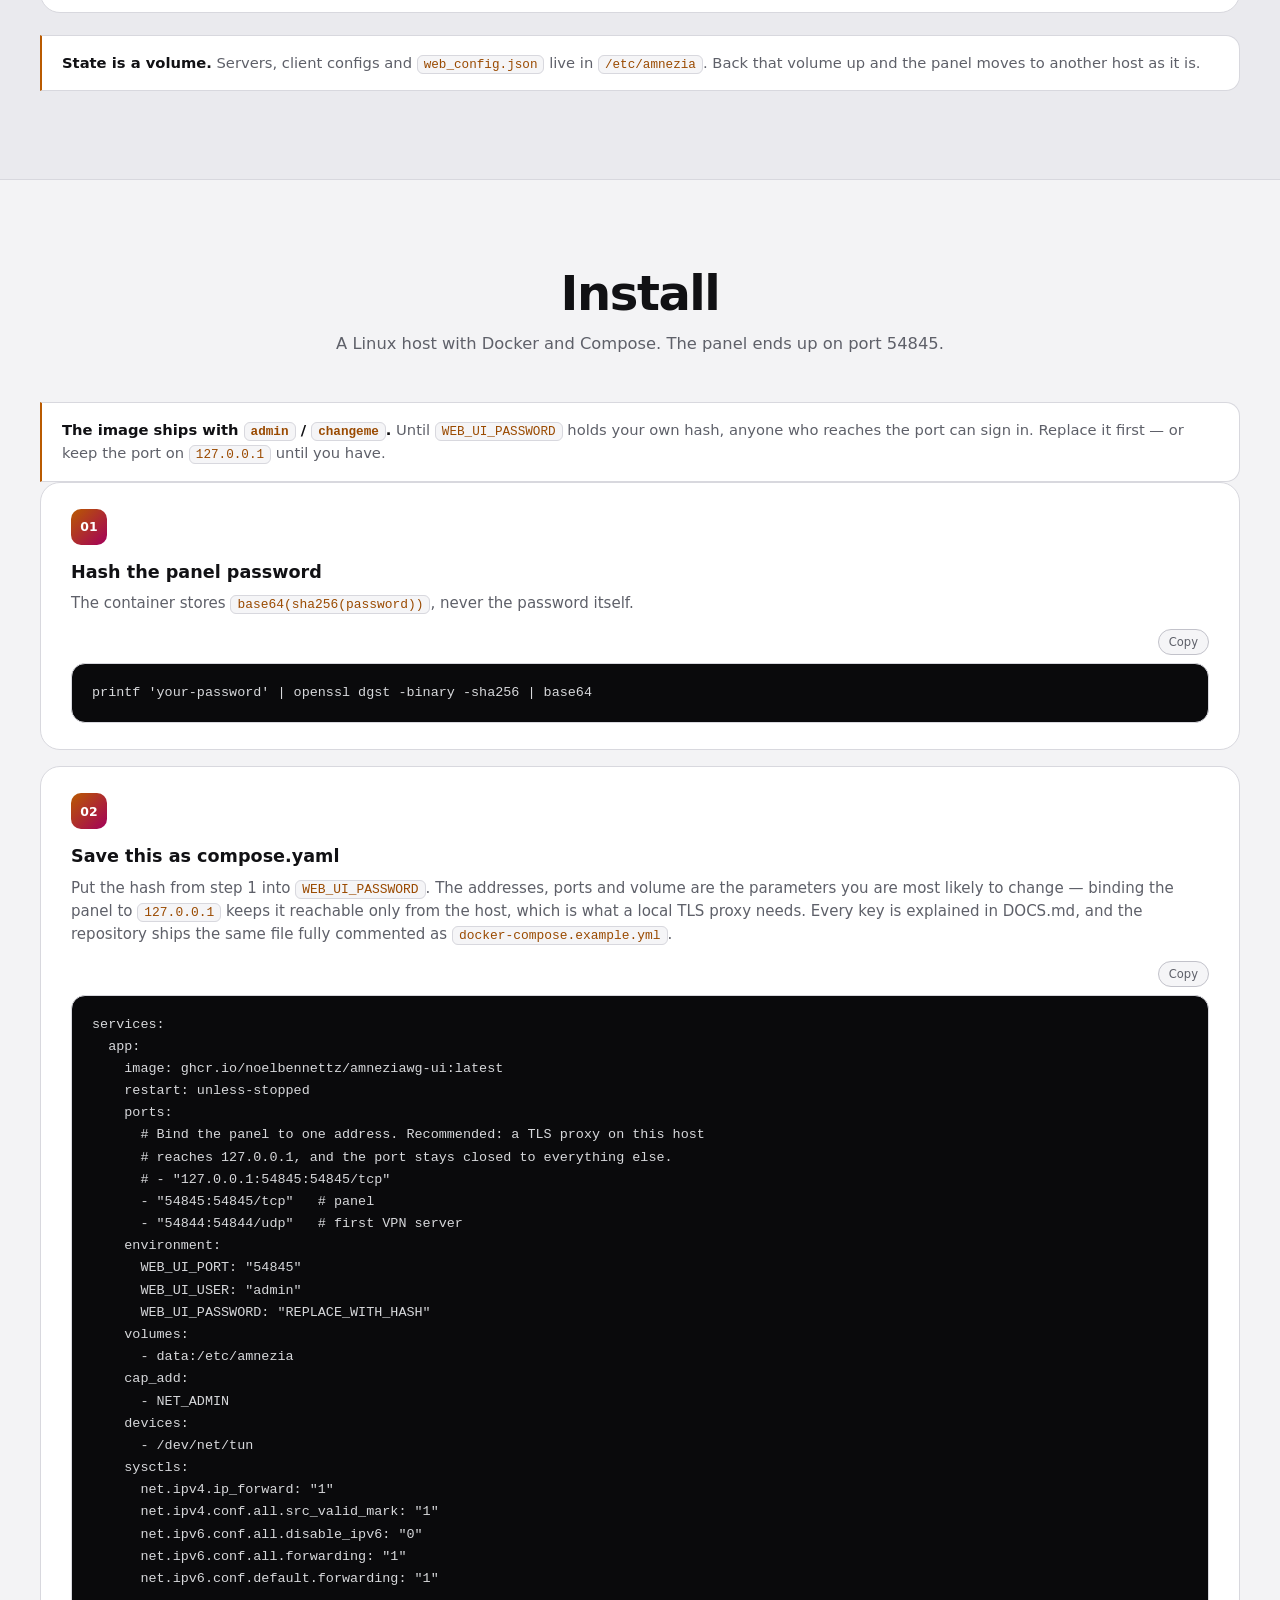
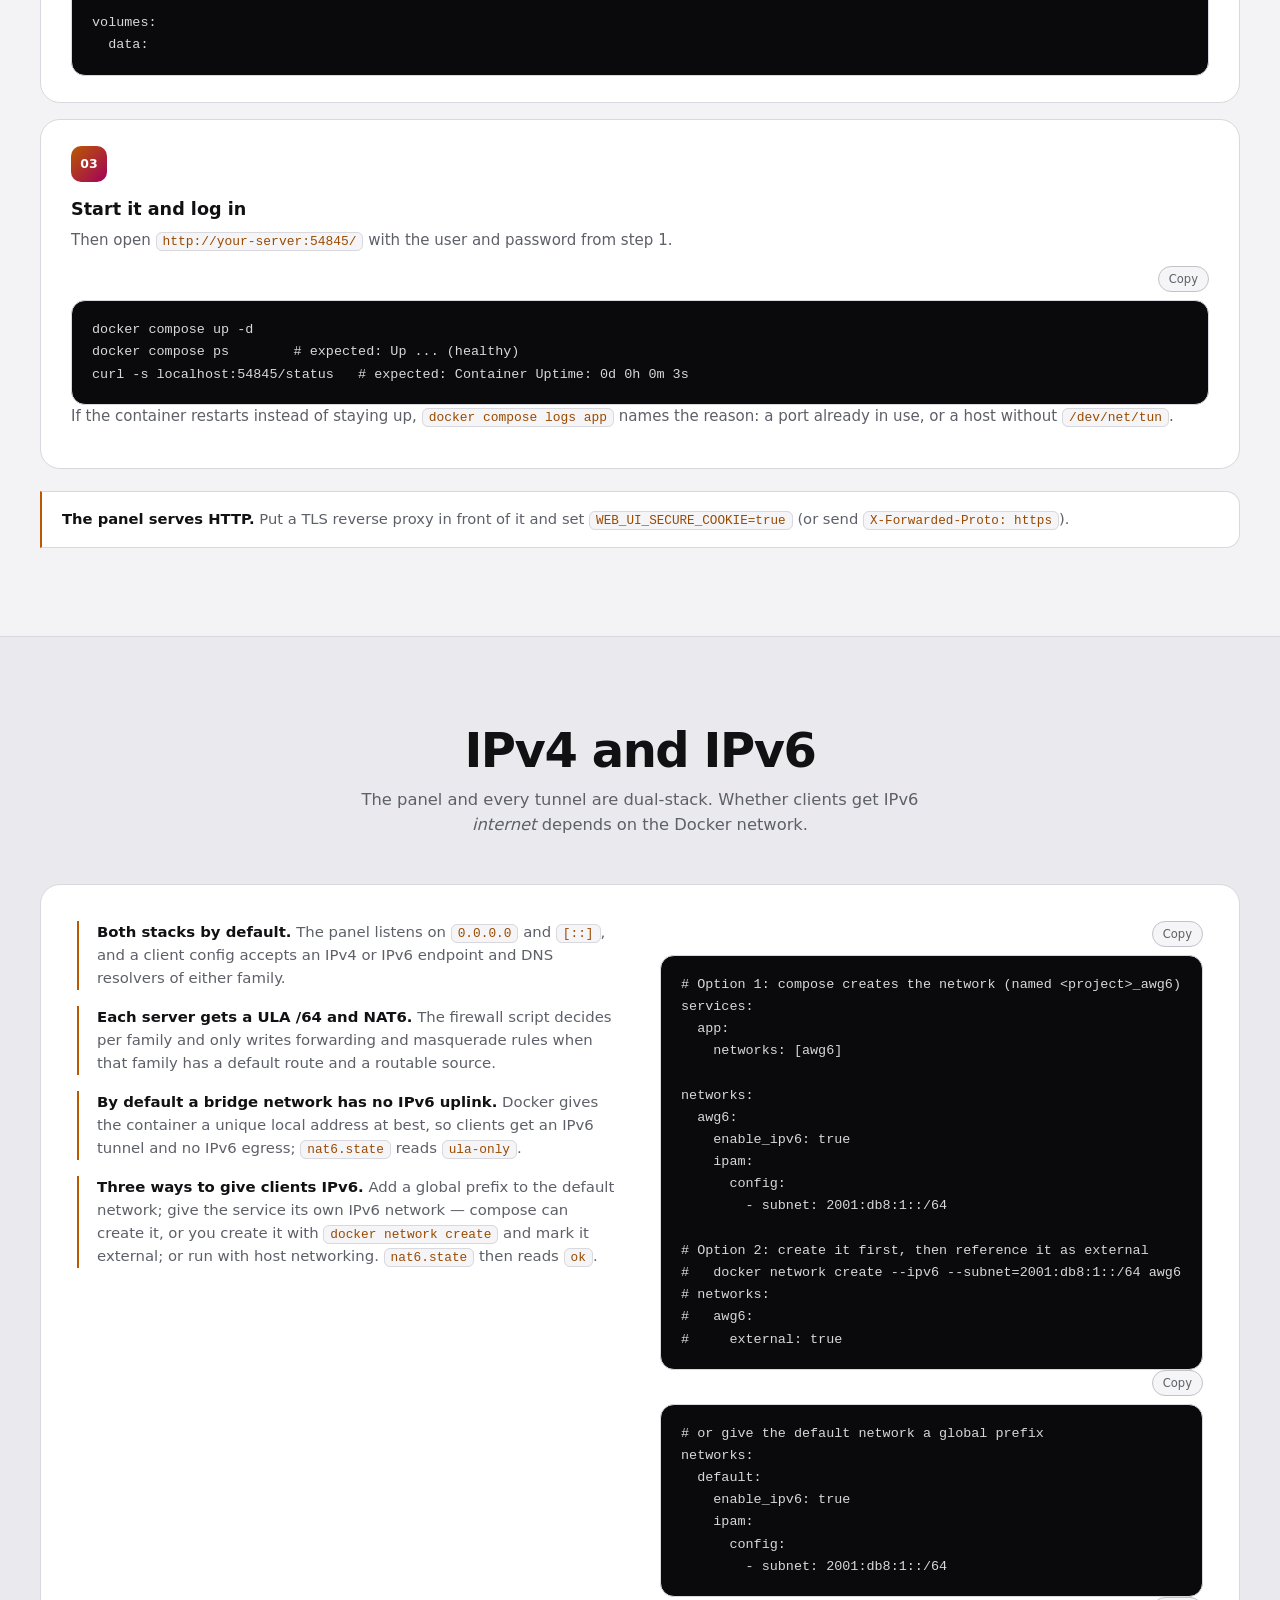
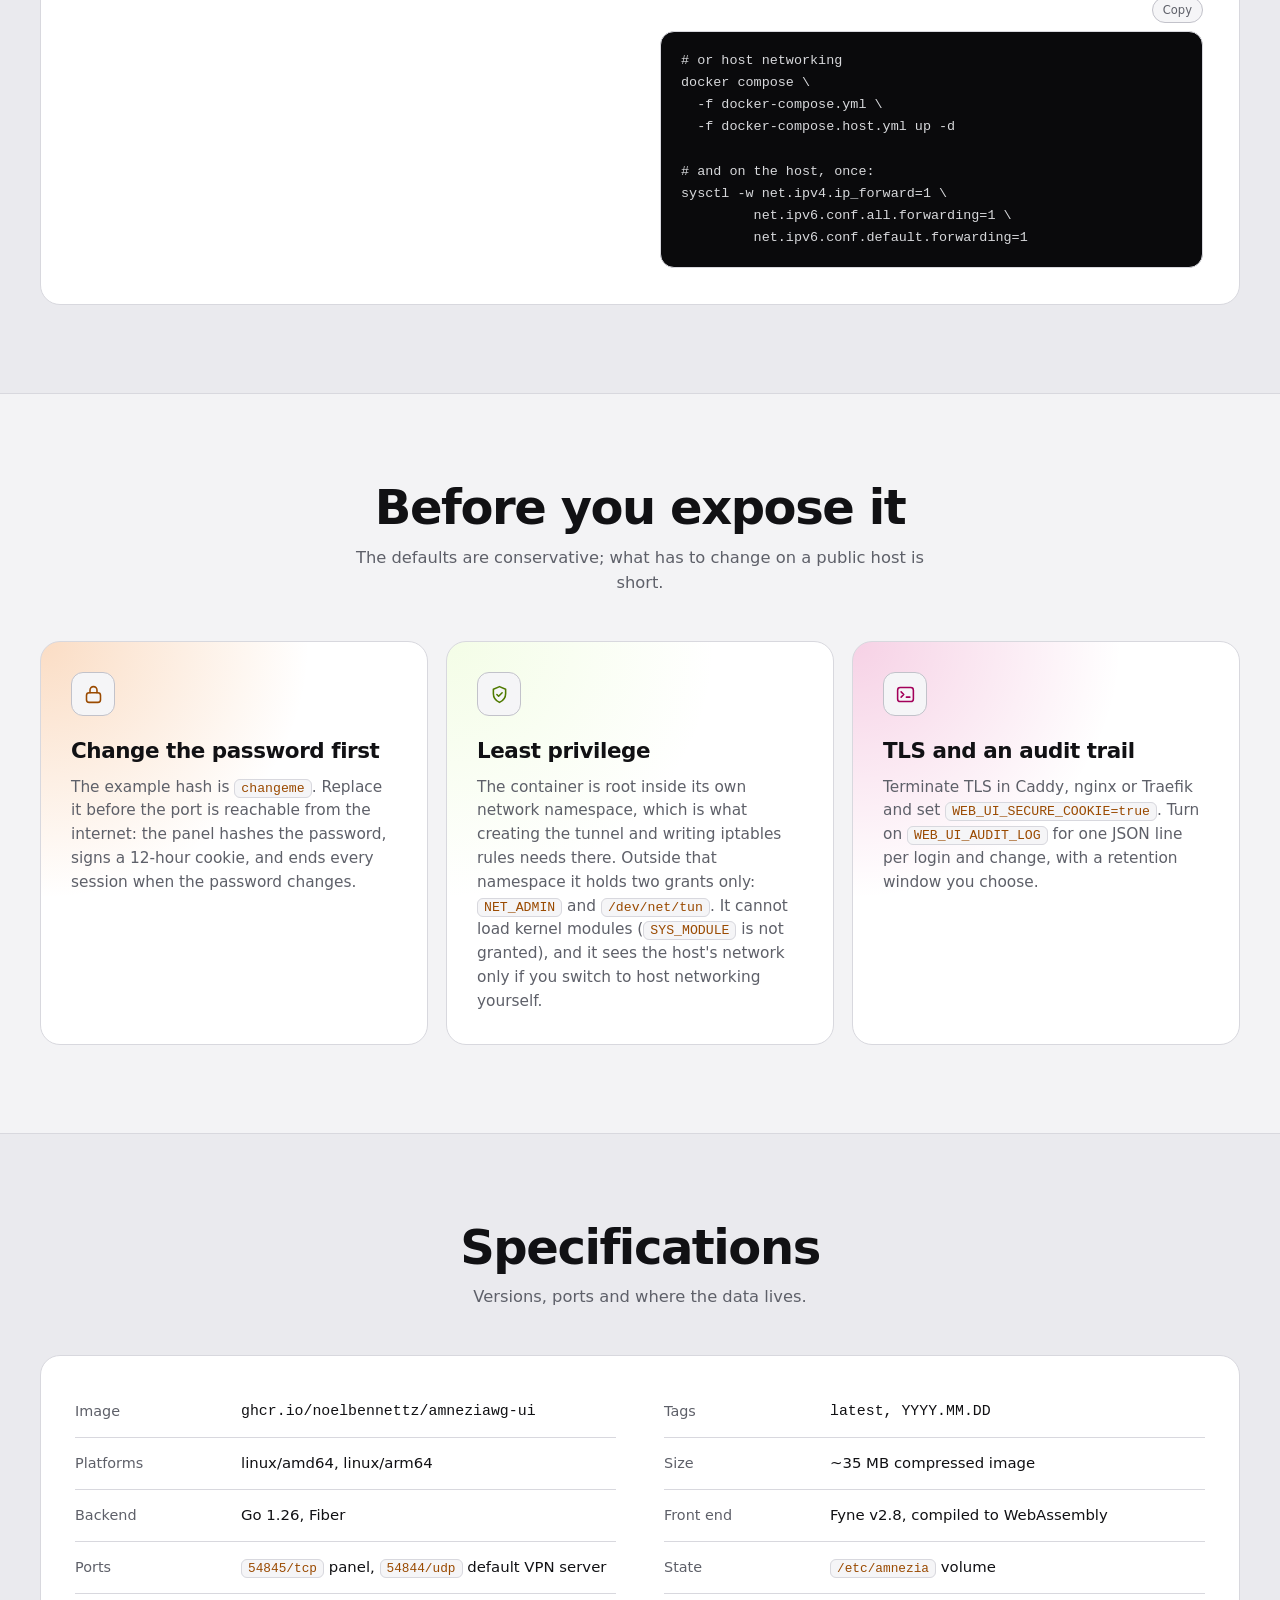
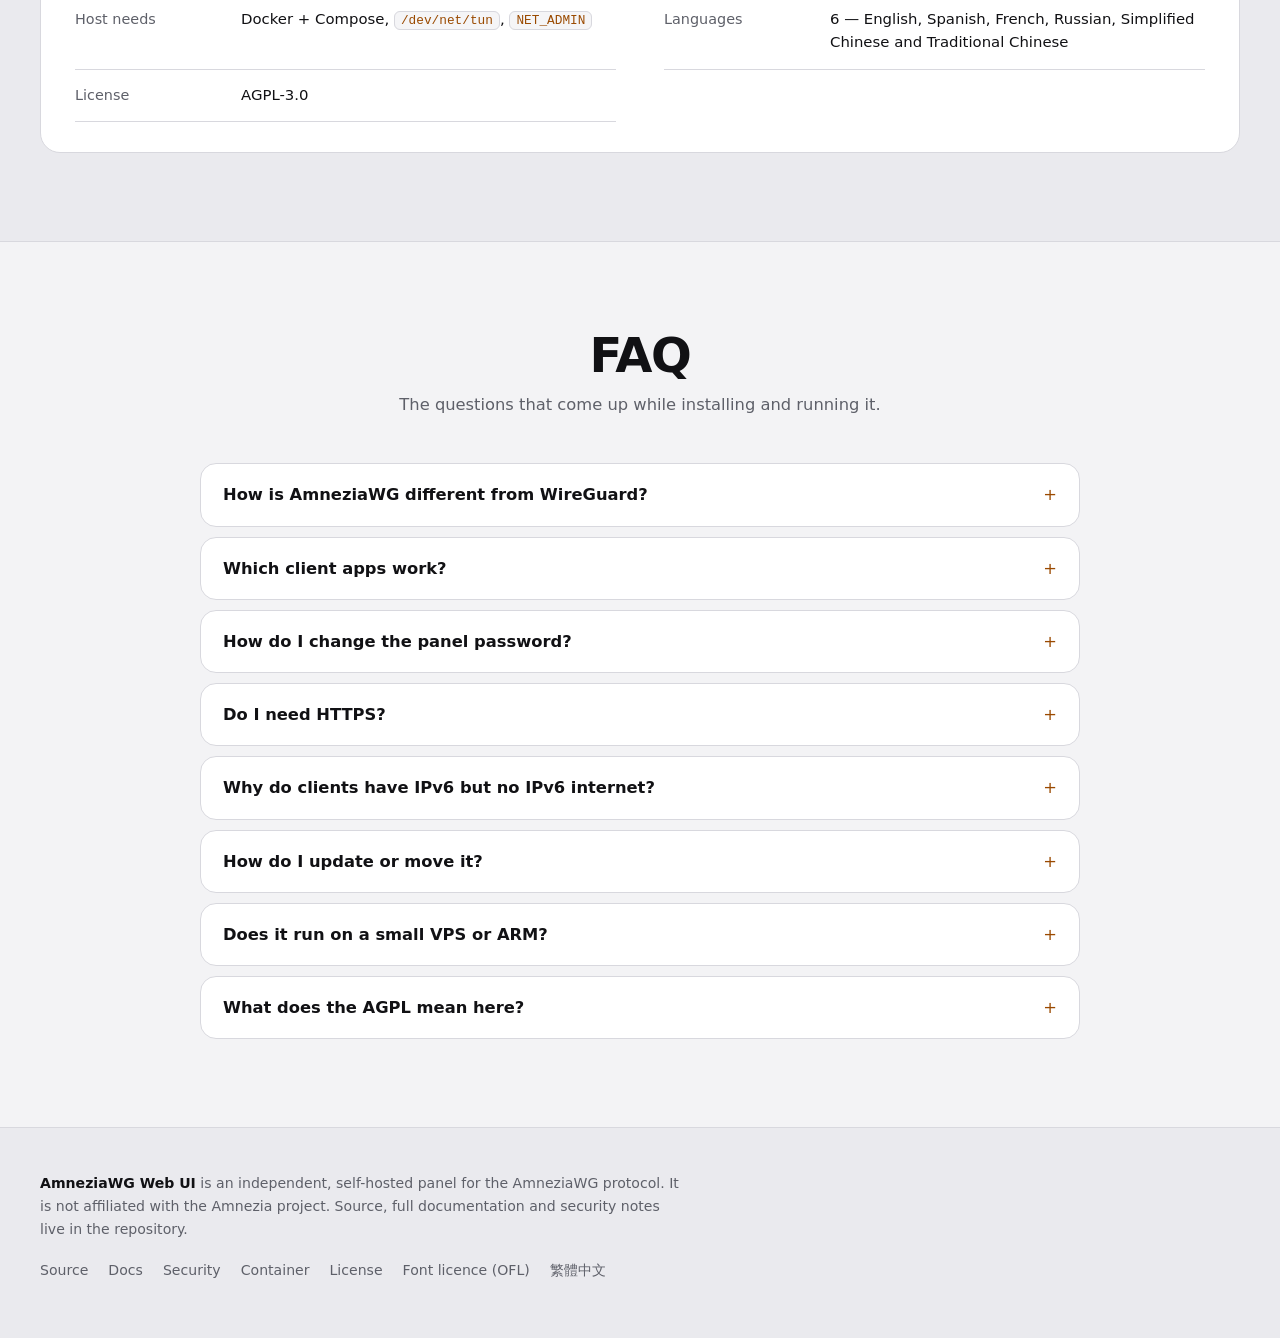
==== commit f0fea495: "Document what removal deletes, what up looks like, and the default password Adds a Removing it table" ====
--- a/docs/index.html
+++ b/docs/index.html
@@ -213,6 +213,12 @@
       <h2>Install</h2>
       <p>A Linux host with Docker and Compose. The panel ends up on port 54845.</p>
     </div>
+    <p class="note">
+      <strong>The image ships with <code>admin</code> / <code>changeme</code>.</strong>
+      Until <code>WEB_UI_PASSWORD</code> holds your own hash, anyone who reaches
+      the port can sign in. Replace it first — or keep the port on
+      <code>127.0.0.1</code> until you have.
+    </p>
     <div class="steps">
       <div class="step">
         <h3>Hash the panel password</h3>
@@ -263,8 +269,11 @@
         <p>Then open <code>http://your-server:54845/</code> with the user and password from step 1.</p>
         <div class="copy-wrap">
           <button class="copy" type="button" data-copy>Copy</button>
-          <pre><code>docker compose up -d</code></pre>
-        </div>
+          <pre><code>docker compose up -d
+docker compose ps        # expected: Up ... (healthy)
+curl -s localhost:54845/status   # expected: Container Uptime: 0d 0h 0m 3s</code></pre>
+        </div>
+        <p>If the container restarts instead of staying up, <code>docker compose logs app</code> names the reason: a port already in use, or a host without <code>/dev/net/tun</code>.</p>
       </div>
     </div>
     <p class="note">
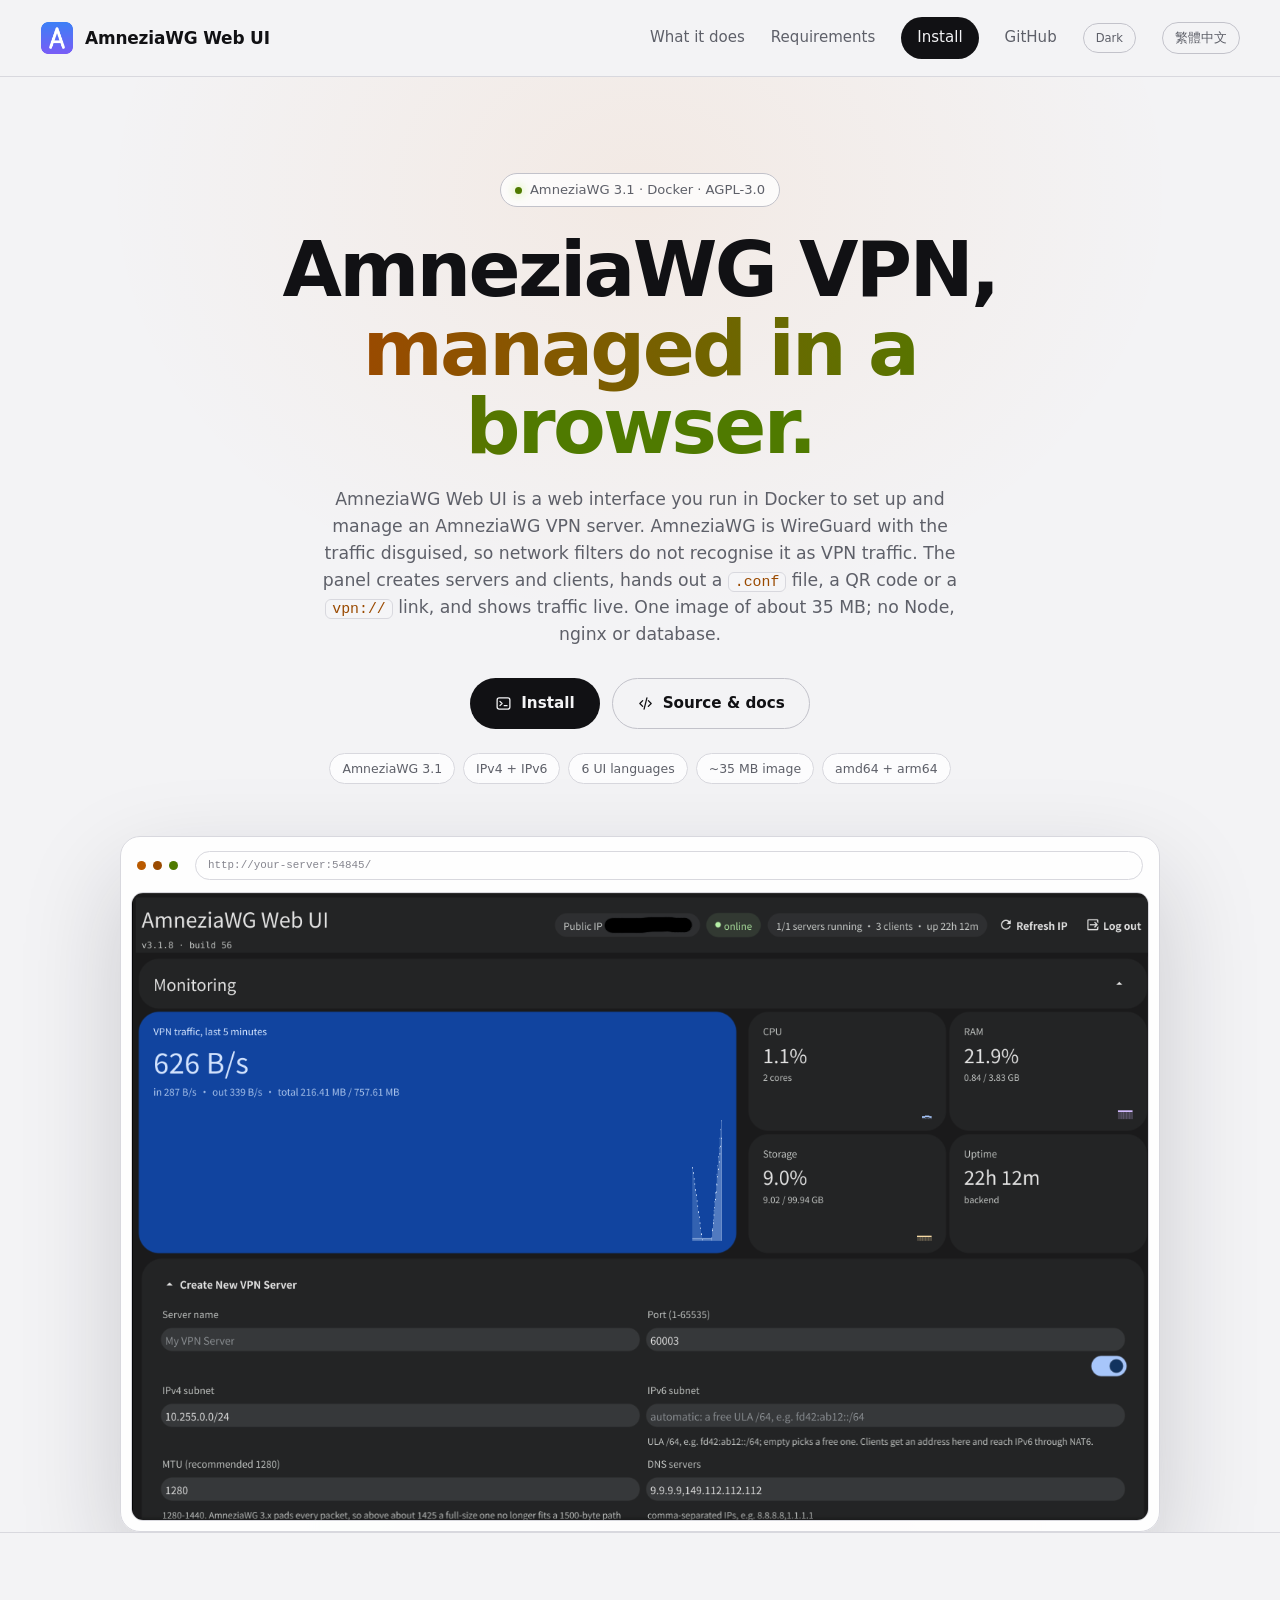
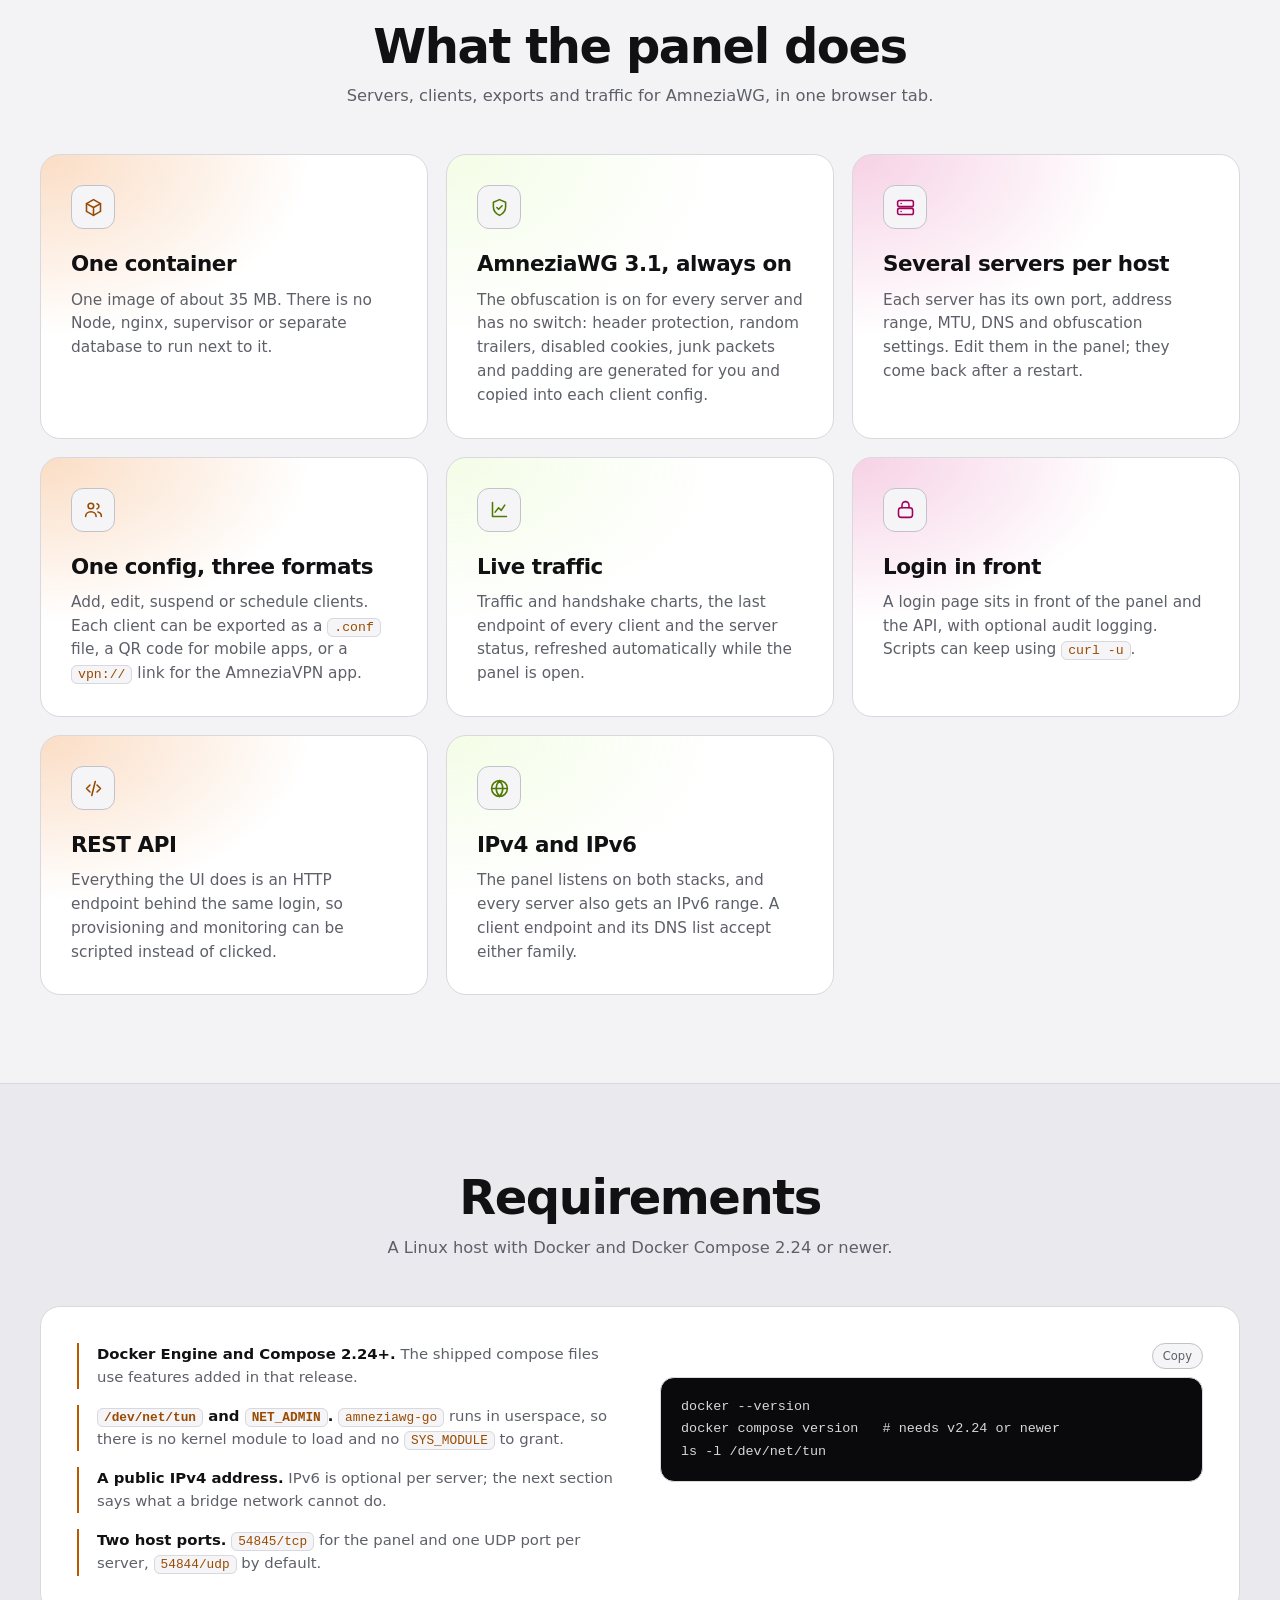
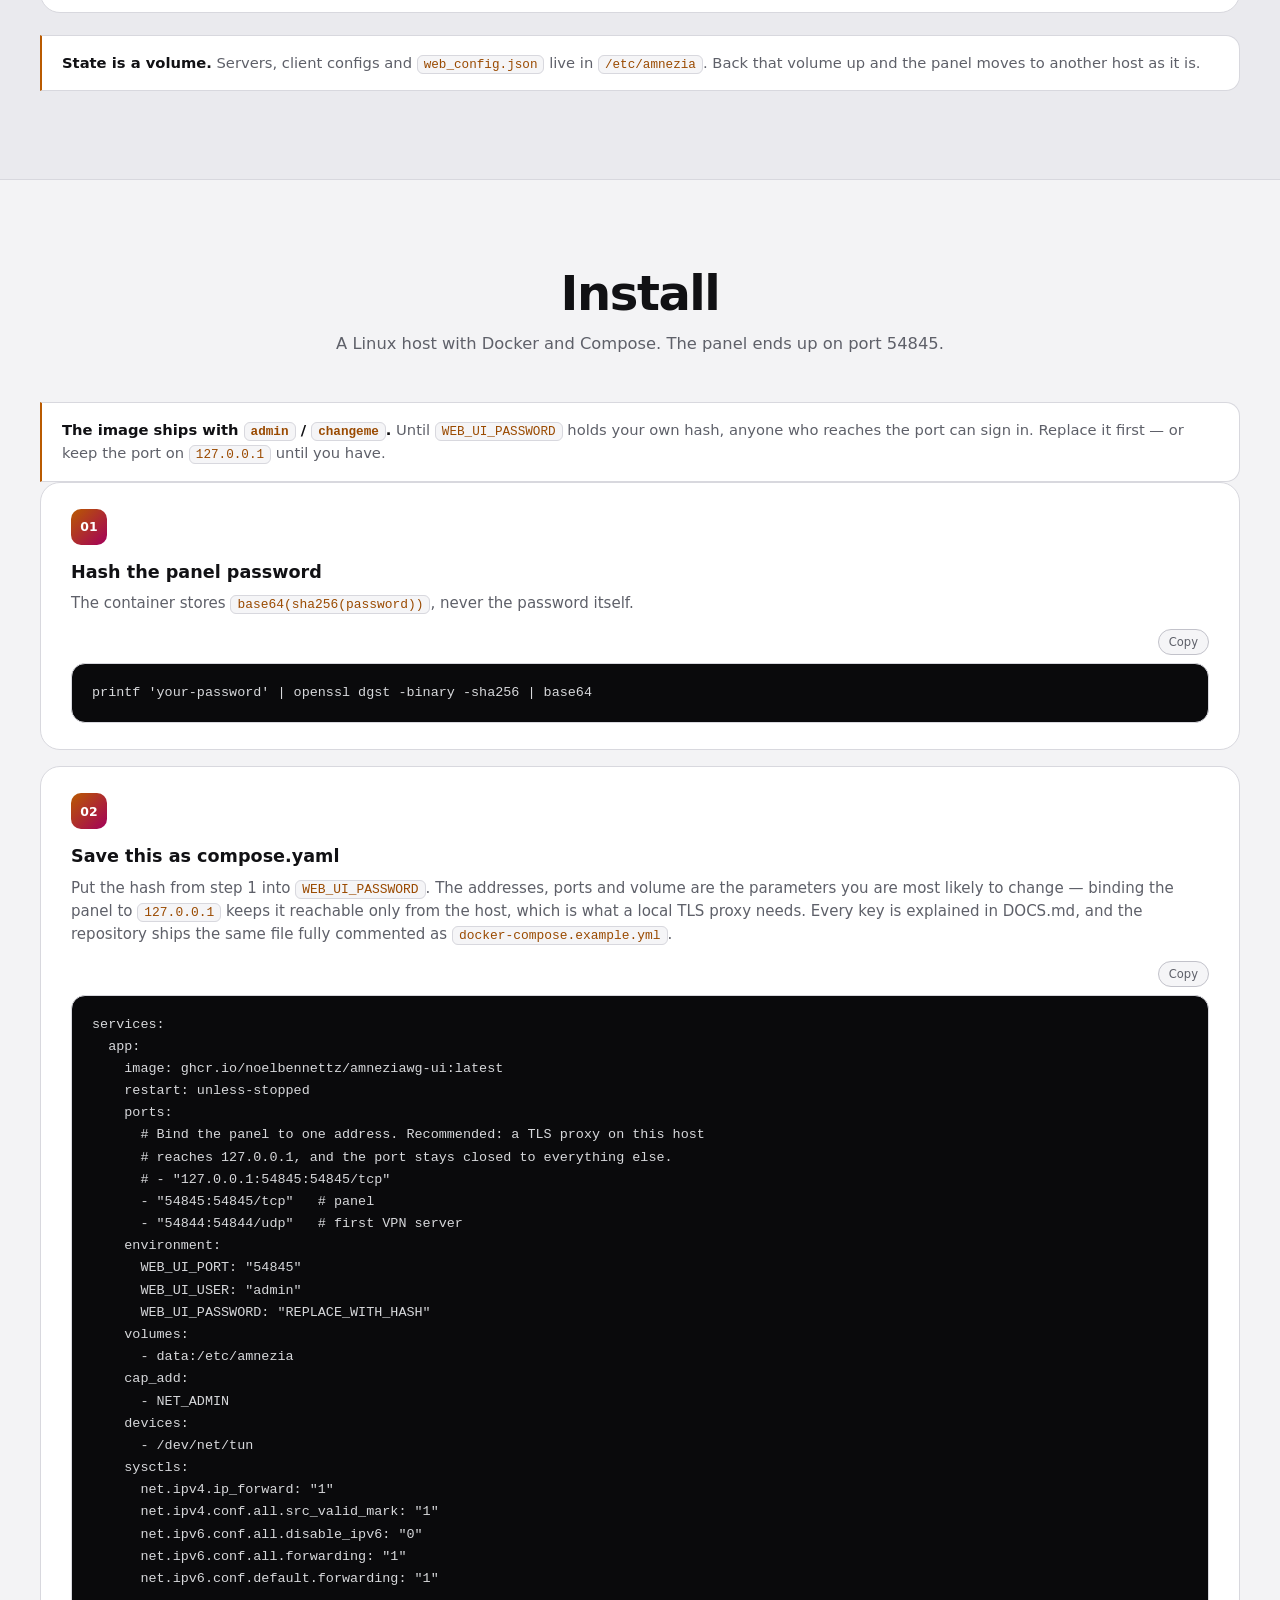
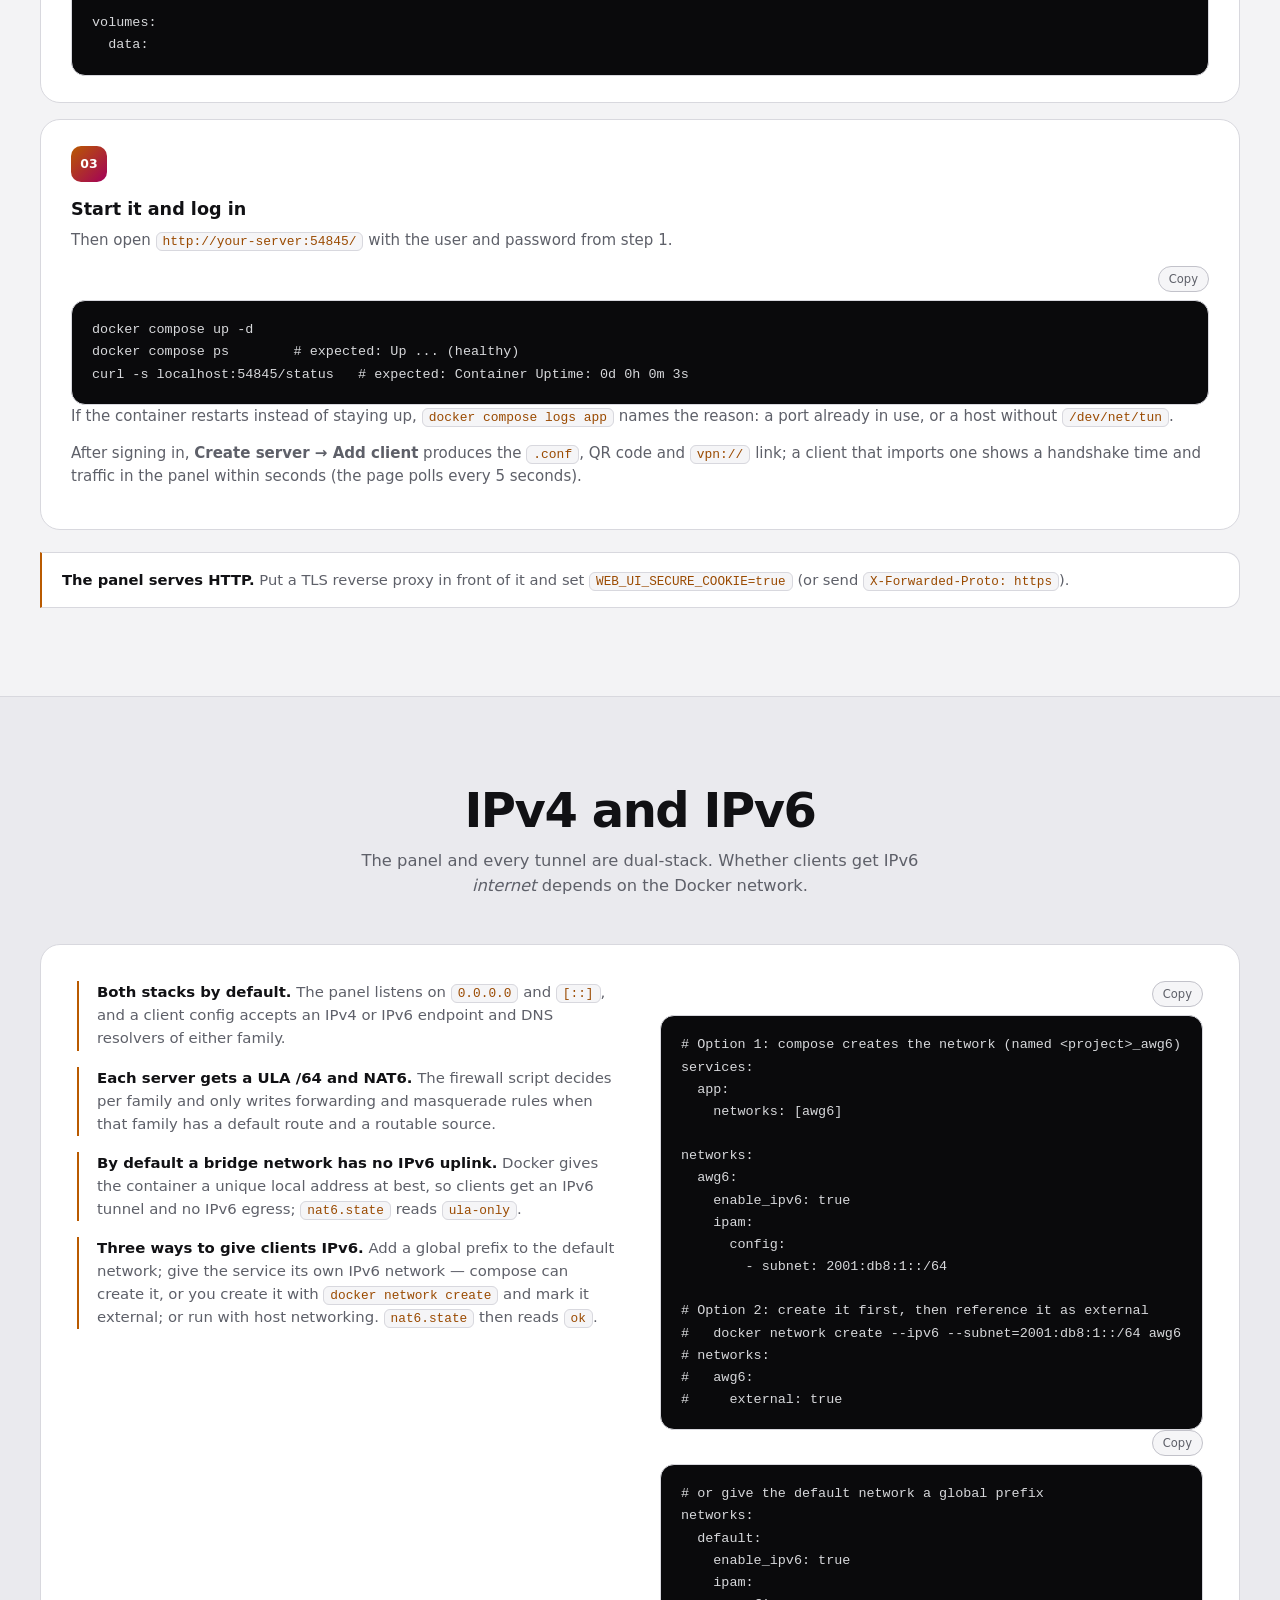
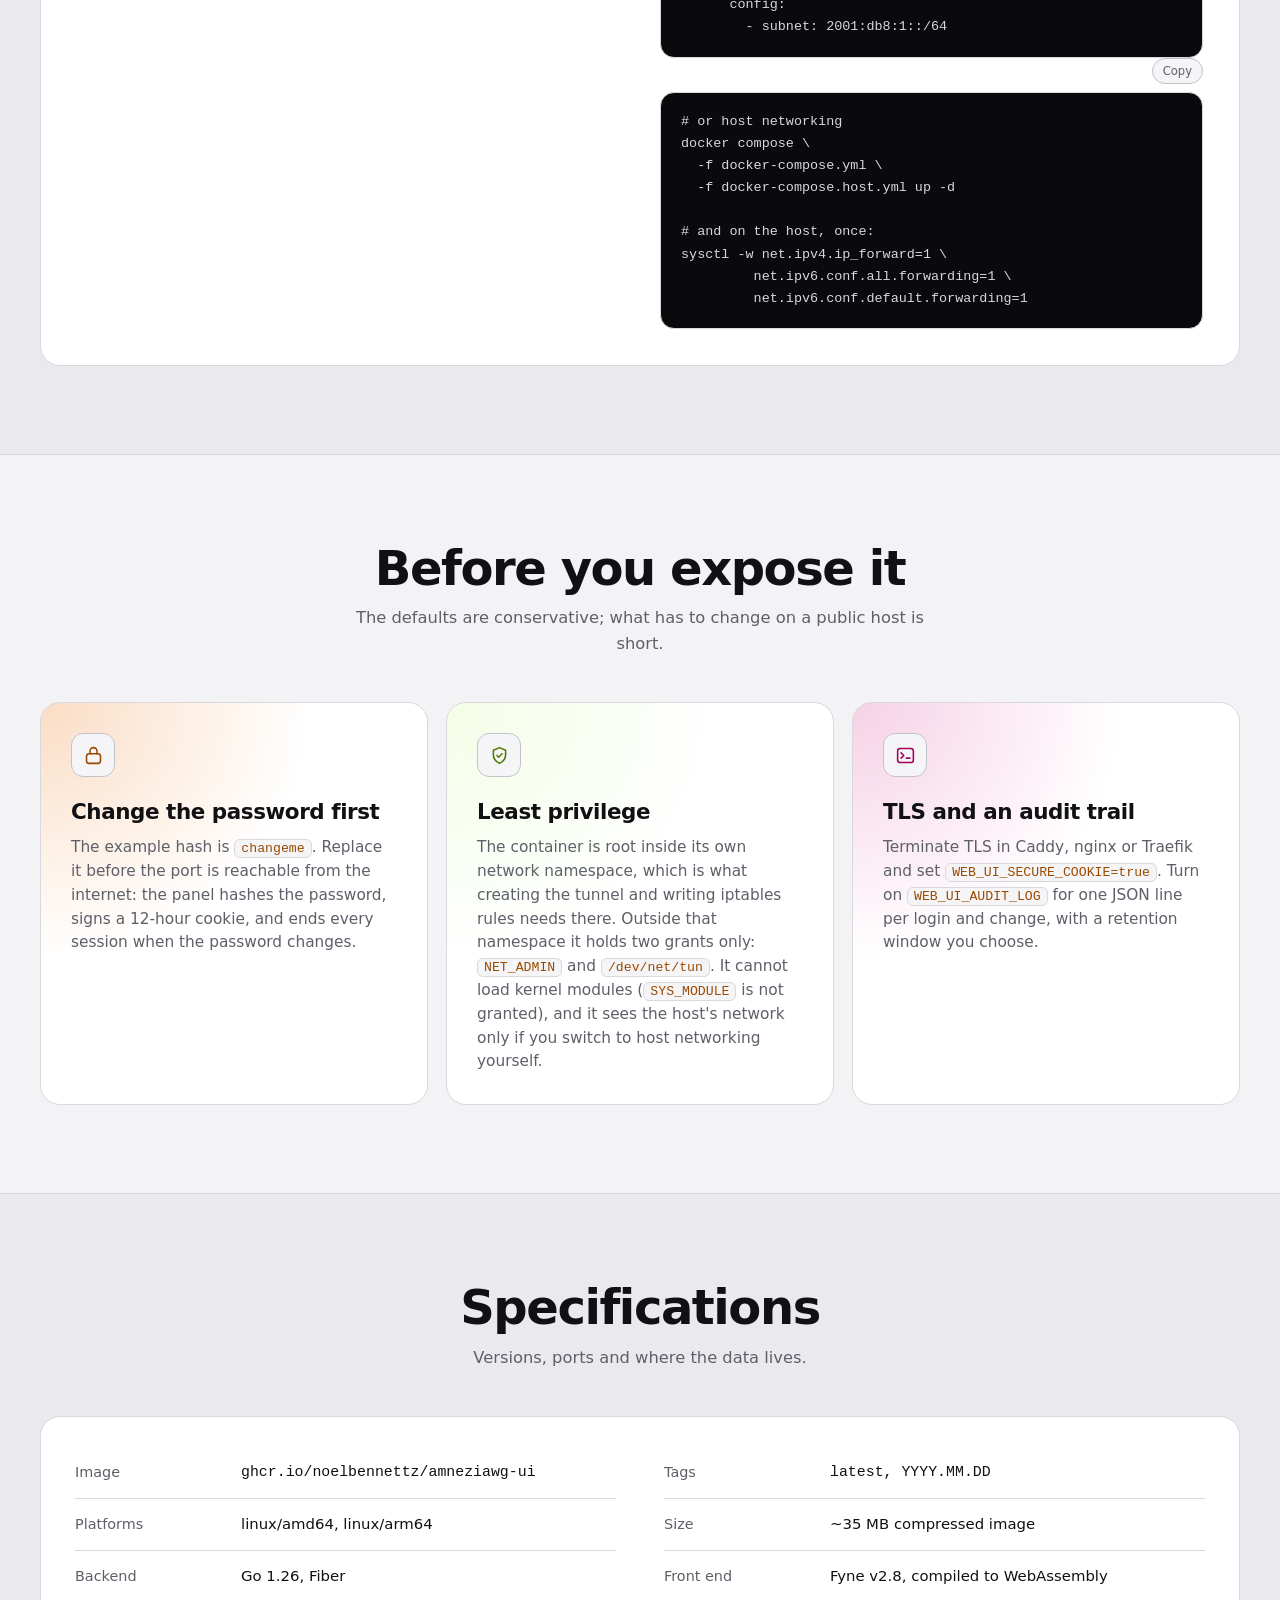
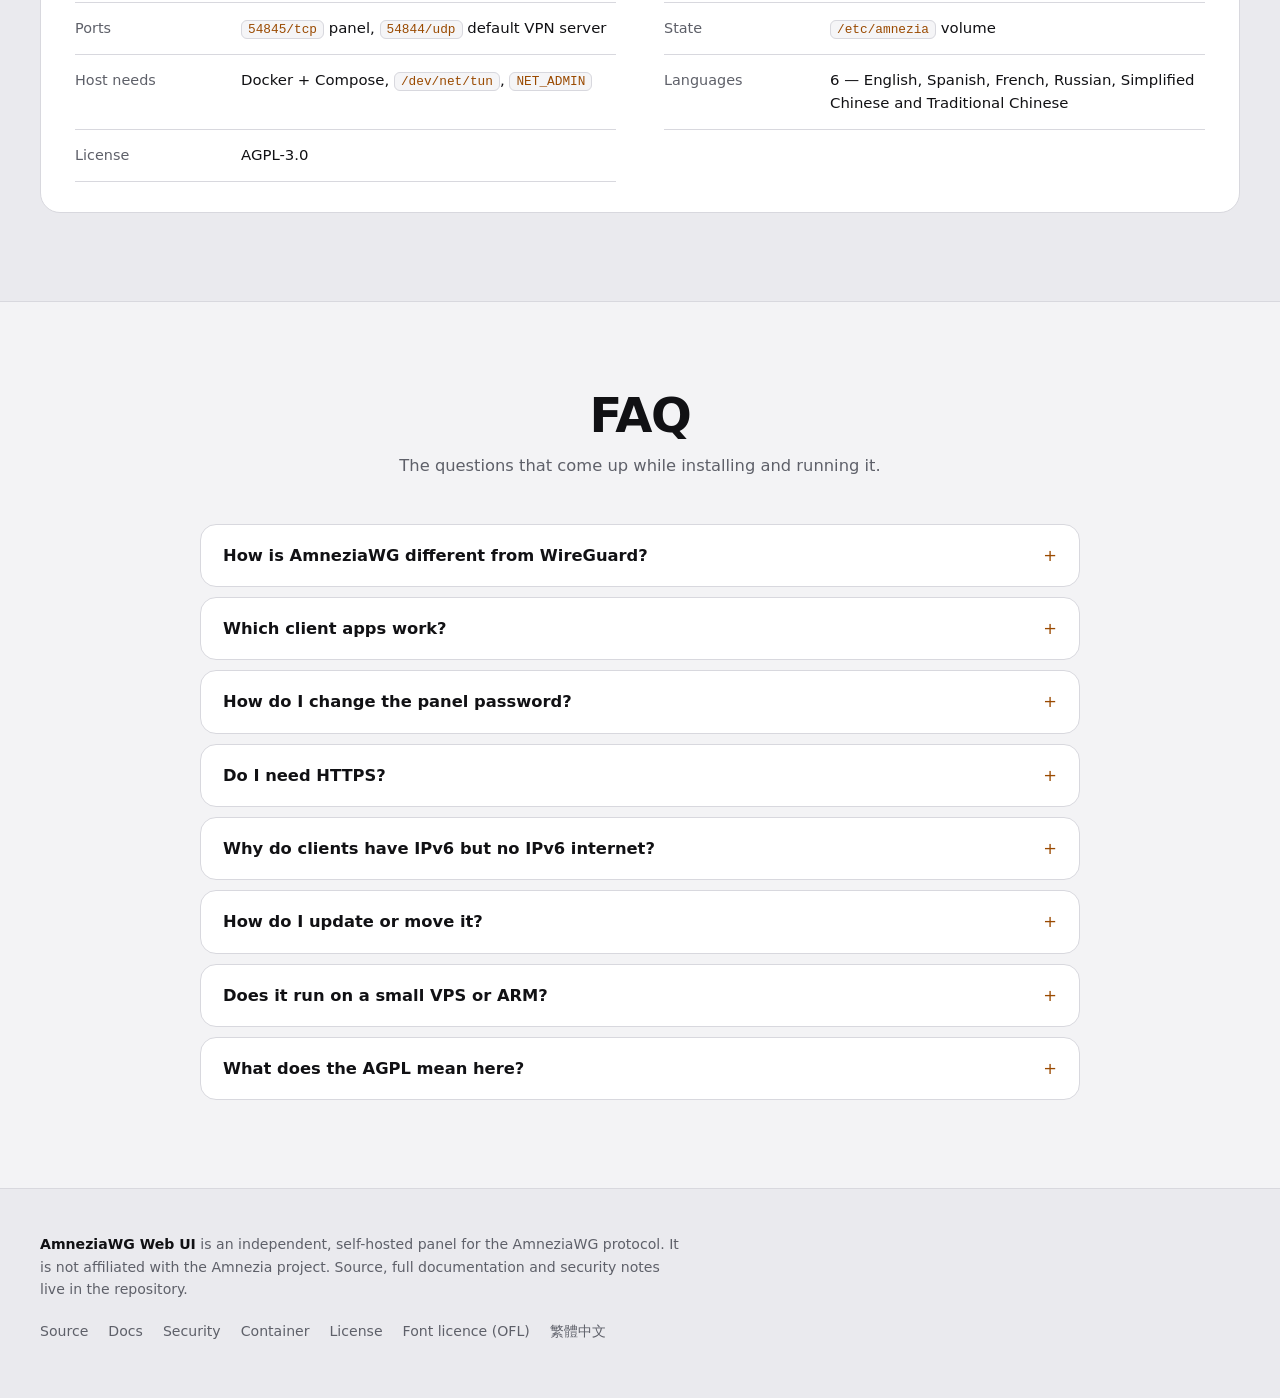
==== commit a1cb8615: "Answer the review: removal consequences, password default, version line down -v now names web_config" ====
--- a/docs/index.html
+++ b/docs/index.html
@@ -274,6 +274,7 @@
 curl -s localhost:54845/status   # expected: Container Uptime: 0d 0h 0m 3s</code></pre>
         </div>
         <p>If the container restarts instead of staying up, <code>docker compose logs app</code> names the reason: a port already in use, or a host without <code>/dev/net/tun</code>.</p>
+        <p>After signing in, <strong>Create server → Add client</strong> produces the <code>.conf</code>, QR code and <code>vpn://</code> link; a client that imports one shows a handshake time and traffic in the panel within seconds (the page polls every 5 seconds).</p>
       </div>
     </div>
     <p class="note">
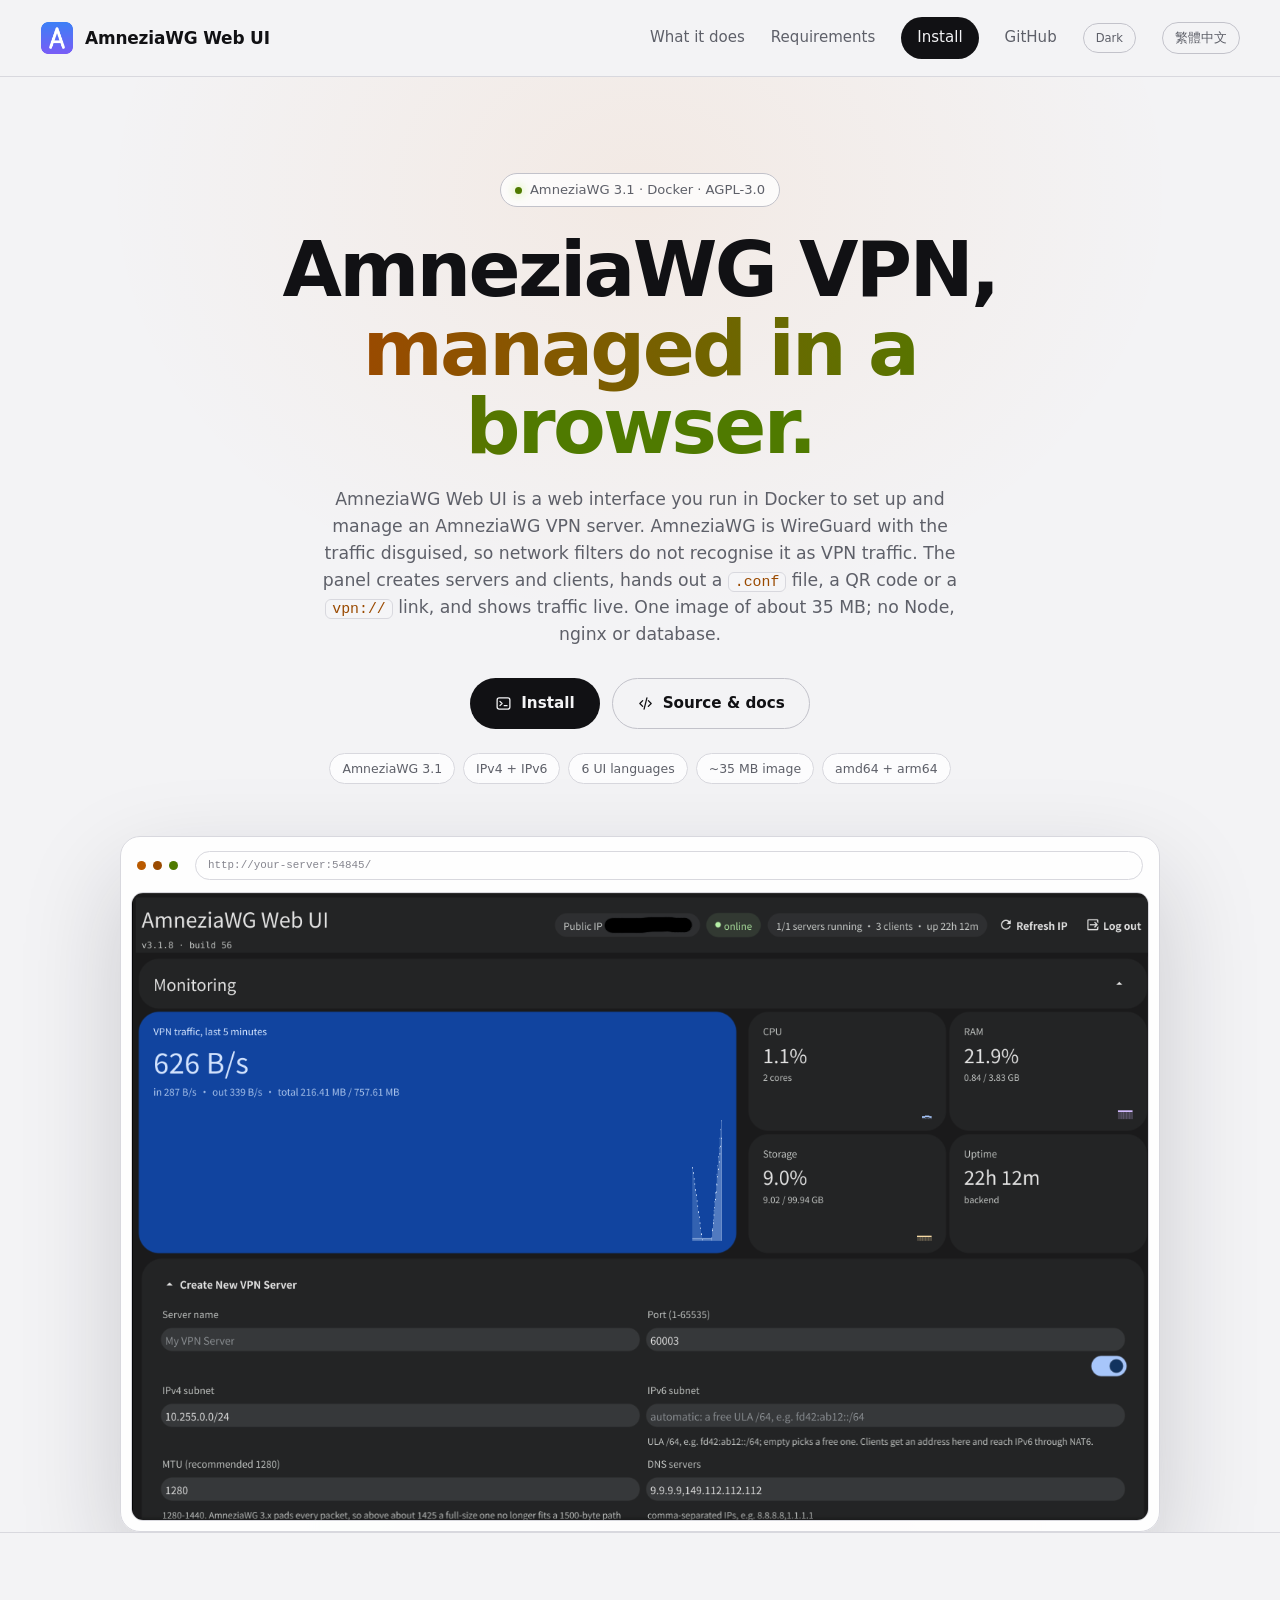
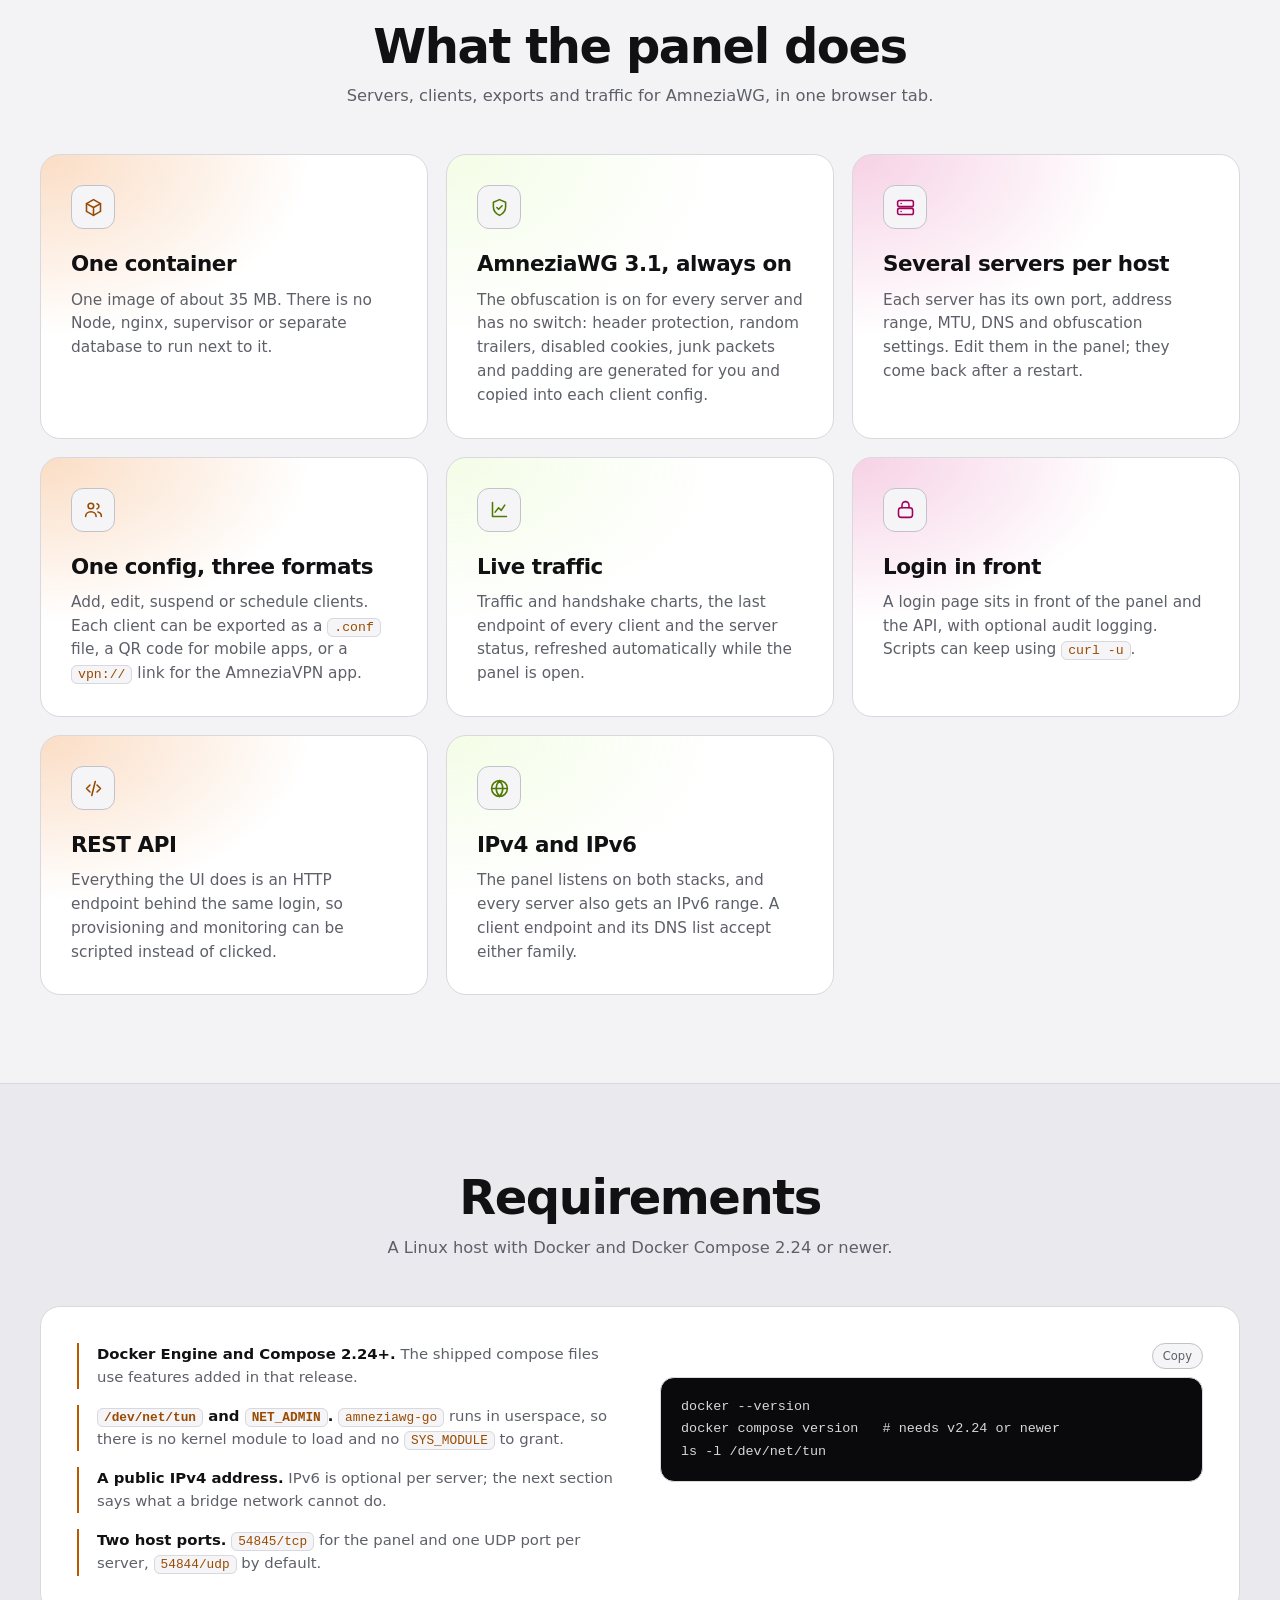
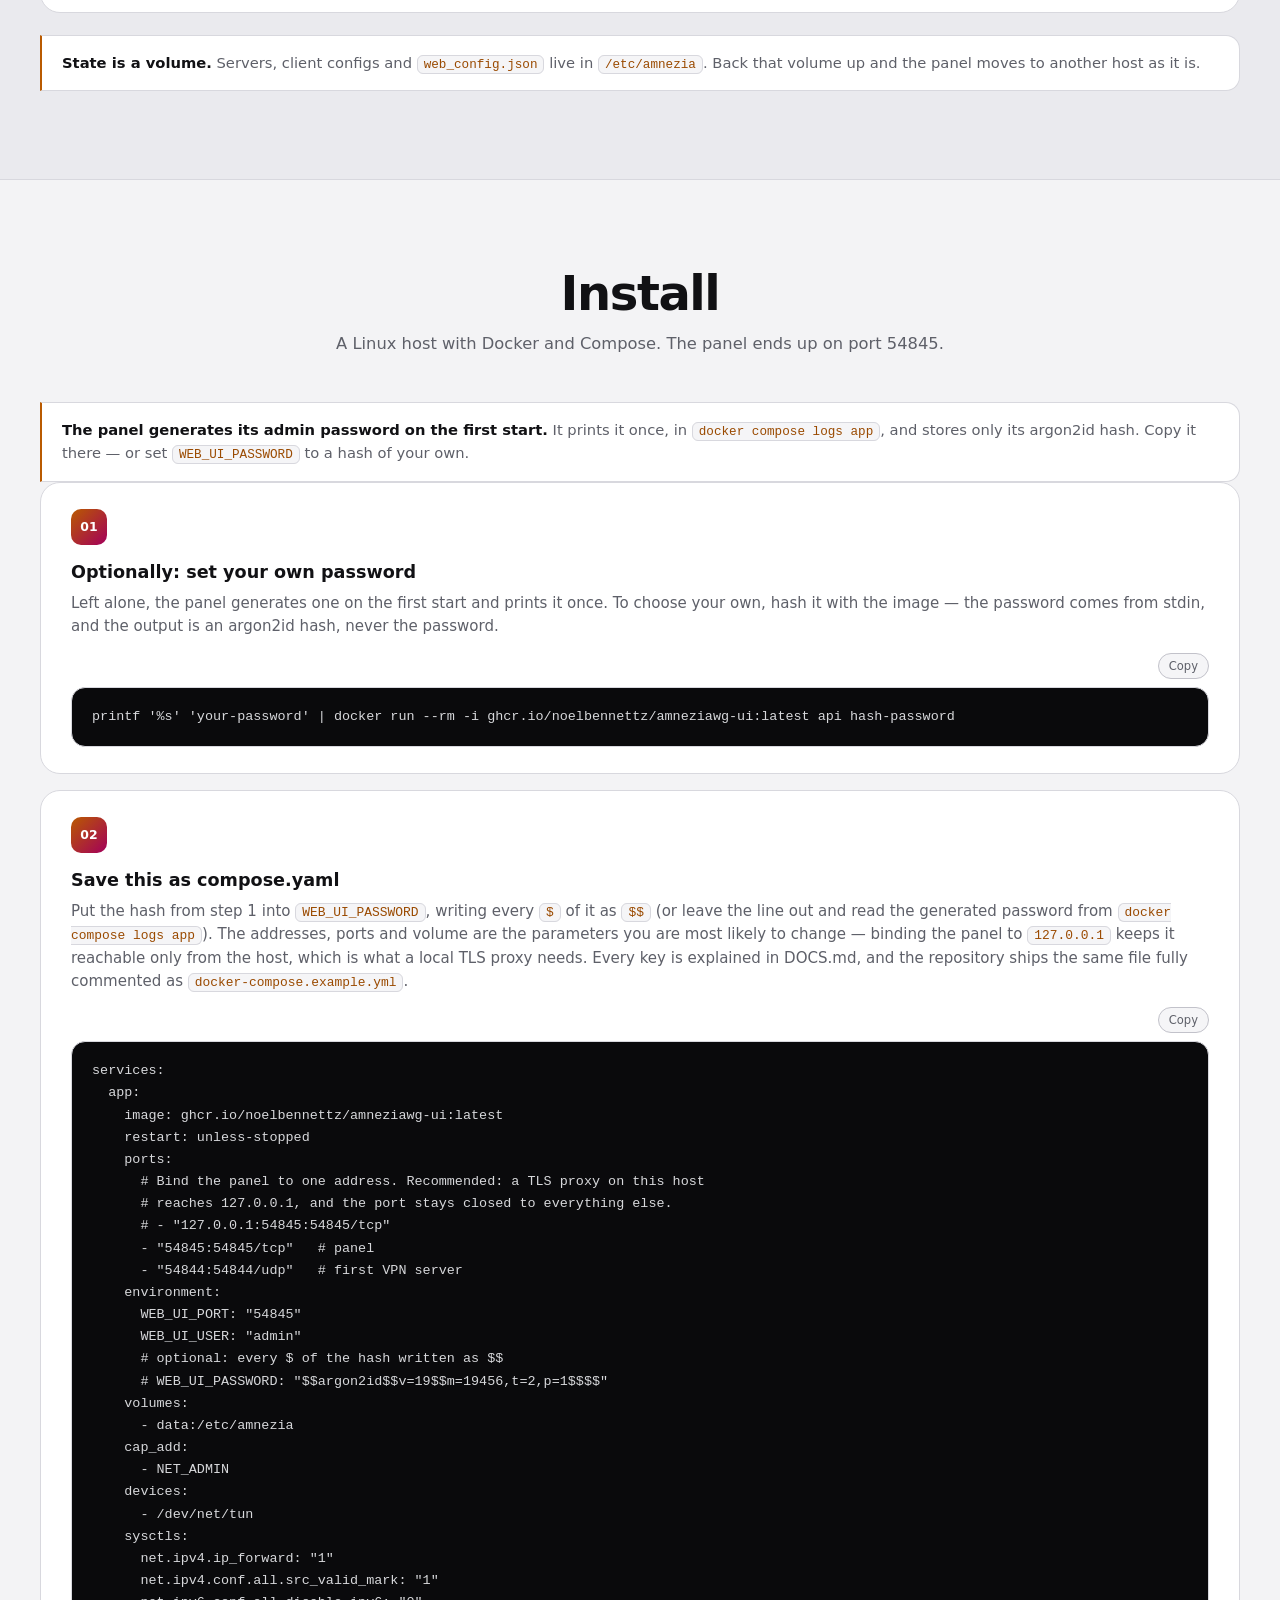
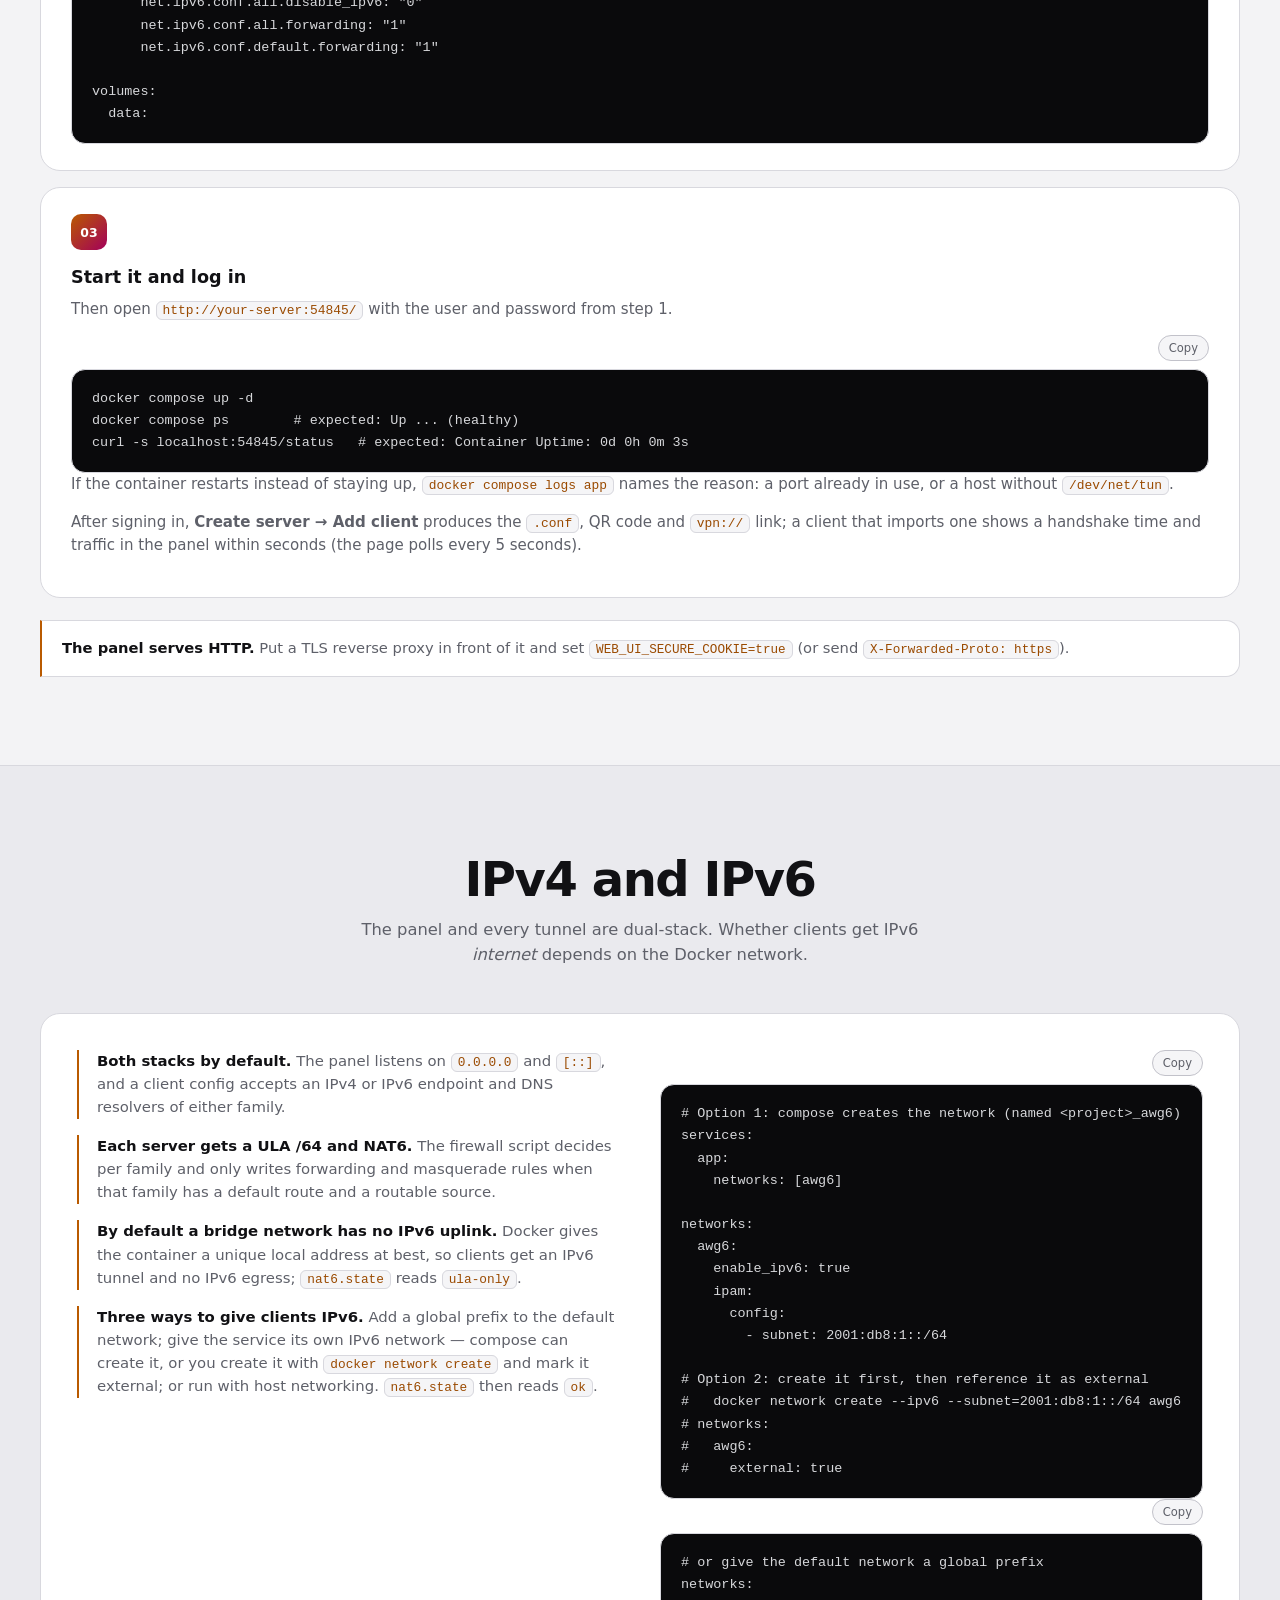
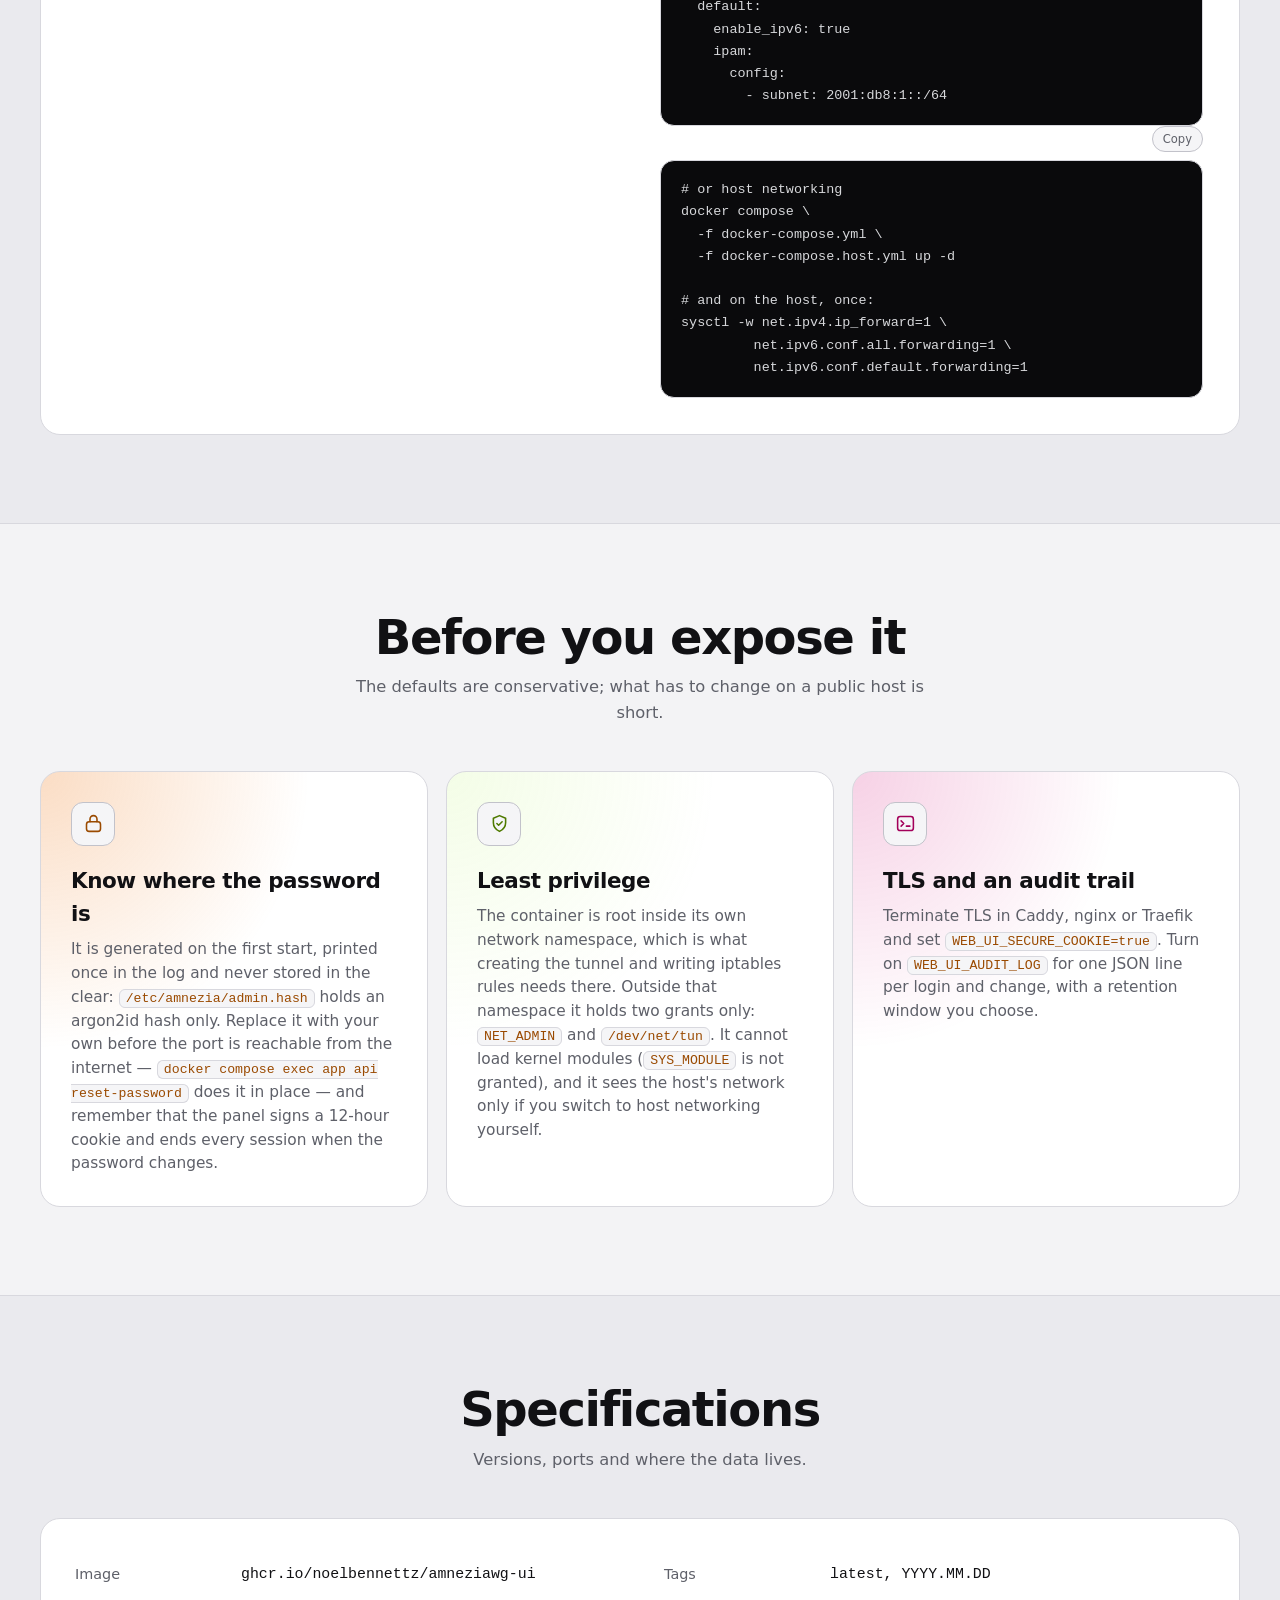
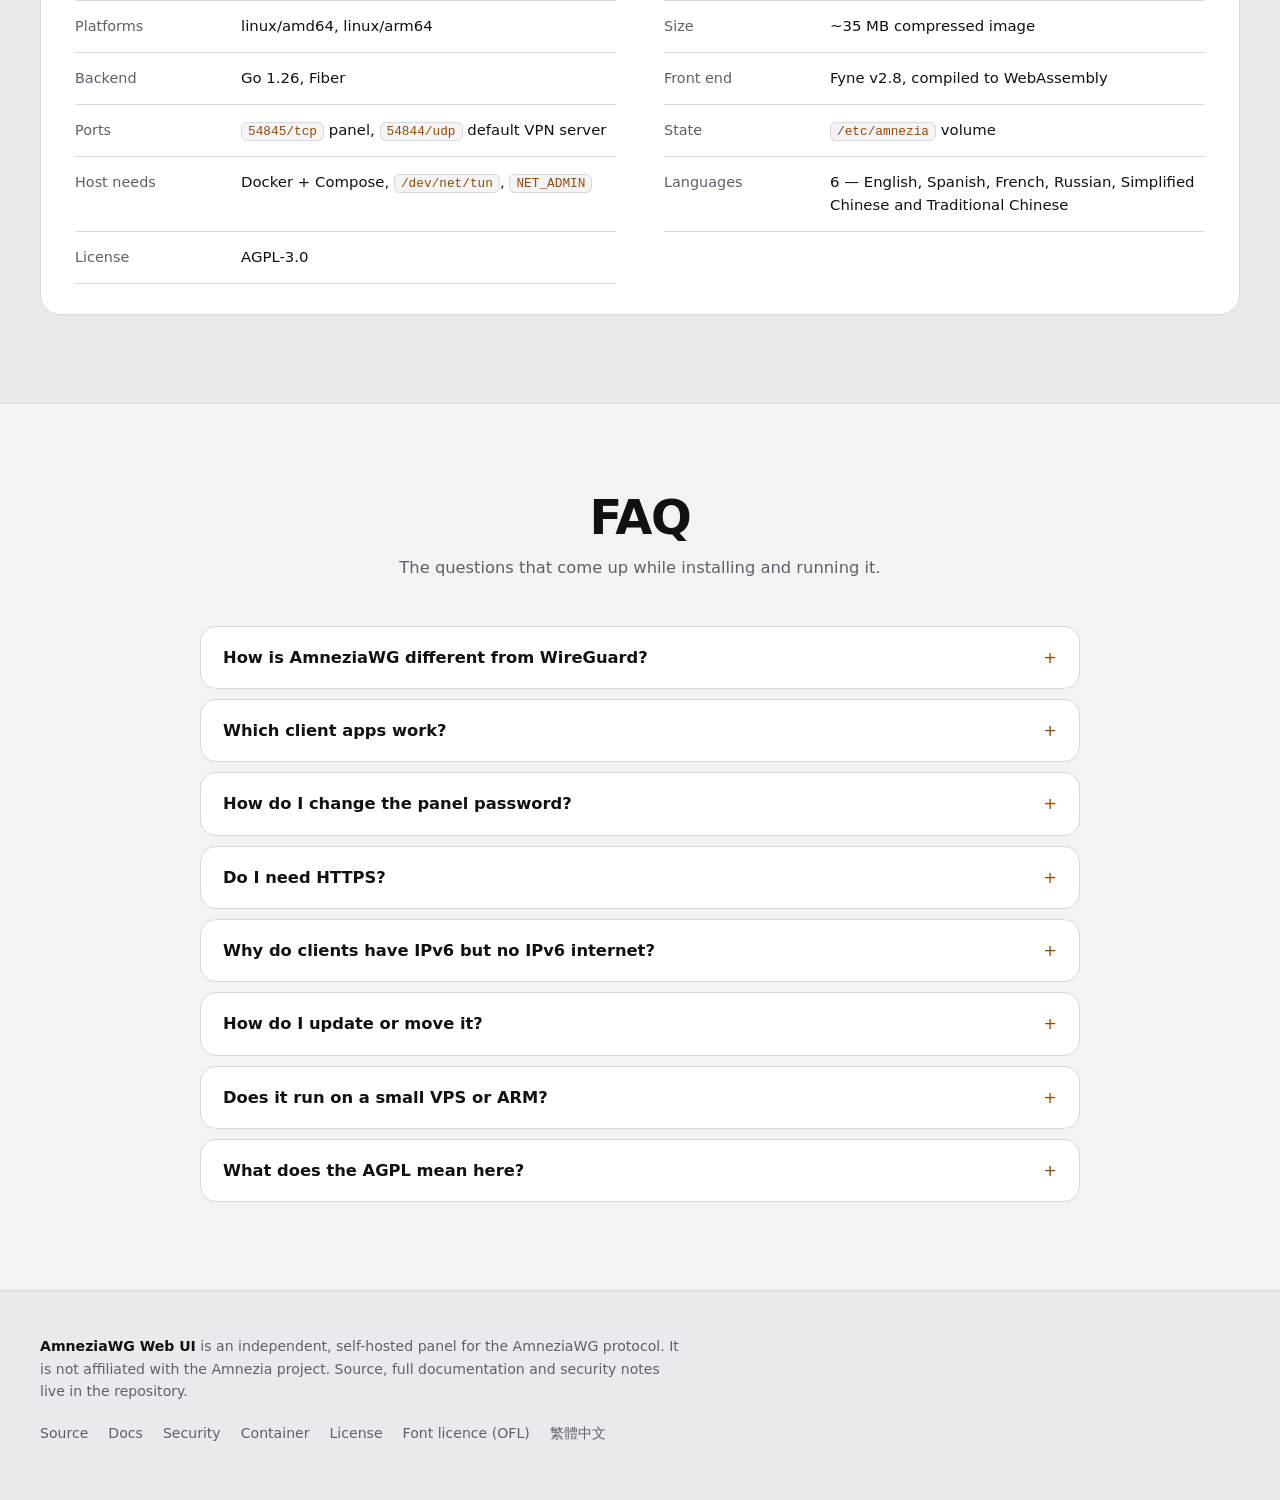
==== commit 55251a76: "Generate the admin password instead of shipping "changeme" The panel no longer starts on a password " ====
--- a/docs/index.html
+++ b/docs/index.html
@@ -214,23 +214,23 @@
       <p>A Linux host with Docker and Compose. The panel ends up on port 54845.</p>
     </div>
     <p class="note">
-      <strong>The image ships with <code>admin</code> / <code>changeme</code>.</strong>
-      Until <code>WEB_UI_PASSWORD</code> holds your own hash, anyone who reaches
-      the port can sign in. Replace it first — or keep the port on
-      <code>127.0.0.1</code> until you have.
+      <strong>The panel generates its admin password on the first start.</strong>
+      It prints it once, in <code>docker compose logs app</code>, and stores only
+      its argon2id hash. Copy it there — or set <code>WEB_UI_PASSWORD</code> to a
+      hash of your own.
     </p>
     <div class="steps">
       <div class="step">
-        <h3>Hash the panel password</h3>
-        <p>The container stores <code>base64(sha256(password))</code>, never the password itself.</p>
-        <div class="copy-wrap">
-          <button class="copy" type="button" data-copy>Copy</button>
-          <pre><code>printf 'your-password' | openssl dgst -binary -sha256 | base64</code></pre>
+        <h3>Optionally: set your own password</h3>
+        <p>Left alone, the panel generates one on the first start and prints it once. To choose your own, hash it with the image — the password comes from stdin, and the output is an argon2id hash, never the password.</p>
+        <div class="copy-wrap">
+          <button class="copy" type="button" data-copy>Copy</button>
+          <pre><code>printf '%s' 'your-password' | docker run --rm -i ghcr.io/noelbennettz/amneziawg-ui:latest api hash-password</code></pre>
         </div>
       </div>
       <div class="step">
         <h3>Save this as compose.yaml</h3>
-        <p>Put the hash from step 1 into <code>WEB_UI_PASSWORD</code>. The addresses, ports and volume are the parameters you are most likely to change — binding the panel to <code>127.0.0.1</code> keeps it reachable only from the host, which is what a local TLS proxy needs. Every key is explained in DOCS.md, and the repository ships the same file fully commented as <code>docker-compose.example.yml</code>.</p>
+        <p>Put the hash from step 1 into <code>WEB_UI_PASSWORD</code>, writing every <code>$</code> of it as <code>$$</code> (or leave the line out and read the generated password from <code>docker compose logs app</code>). The addresses, ports and volume are the parameters you are most likely to change — binding the panel to <code>127.0.0.1</code> keeps it reachable only from the host, which is what a local TLS proxy needs. Every key is explained in DOCS.md, and the repository ships the same file fully commented as <code>docker-compose.example.yml</code>.</p>
         <div class="copy-wrap">
           <button class="copy" type="button" data-copy>Copy</button>
           <pre><code>services:
@@ -246,7 +246,8 @@
     environment:
       WEB_UI_PORT: "54845"
       WEB_UI_USER: "admin"
-      WEB_UI_PASSWORD: "REPLACE_WITH_HASH"
+      # optional: every $ of the hash written as $$
+      # WEB_UI_PASSWORD: "$$argon2id$$v=19$$m=19456,t=2,p=1$$<salt>$$<hash>"
     volumes:
       - data:/etc/amnezia
     cap_add:
@@ -357,8 +358,8 @@
     <div class="grid">
       <article class="card">
         <div class="icon"><svg aria-hidden="true"><use href="#i-lock"/></svg></div>
-        <h3>Change the password first</h3>
-        <p>The example hash is <code>changeme</code>. Replace it before the port is reachable from the internet: the panel hashes the password, signs a 12-hour cookie, and ends every session when the password changes.</p>
+        <h3>Know where the password is</h3>
+        <p>It is generated on the first start, printed once in the log and never stored in the clear: <code>/etc/amnezia/admin.hash</code> holds an argon2id hash only. Replace it with your own before the port is reachable from the internet — <code>docker compose exec app api reset-password</code> does it in place — and remember that the panel signs a 12-hour cookie and ends every session when the password changes.</p>
       </article>
       <article class="card">
         <div class="icon"><svg aria-hidden="true"><use href="#i-shield"/></svg></div>
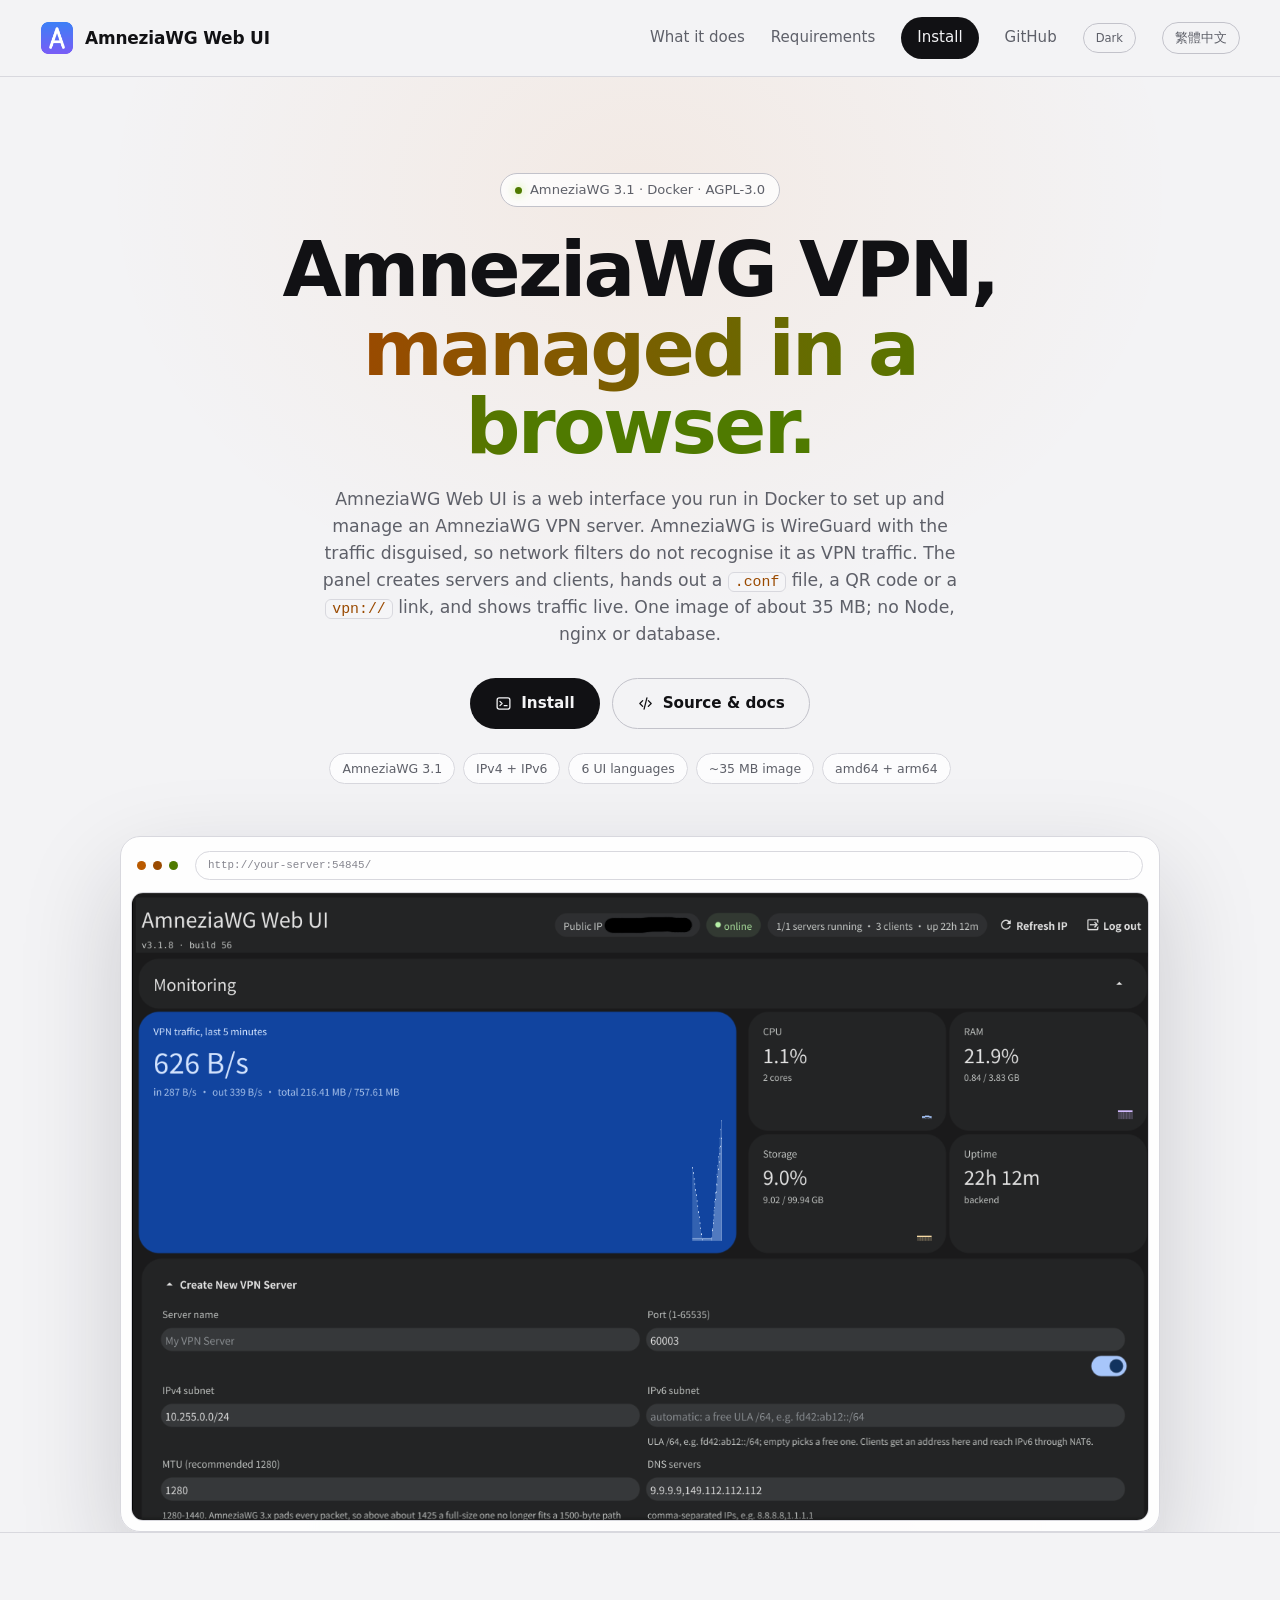
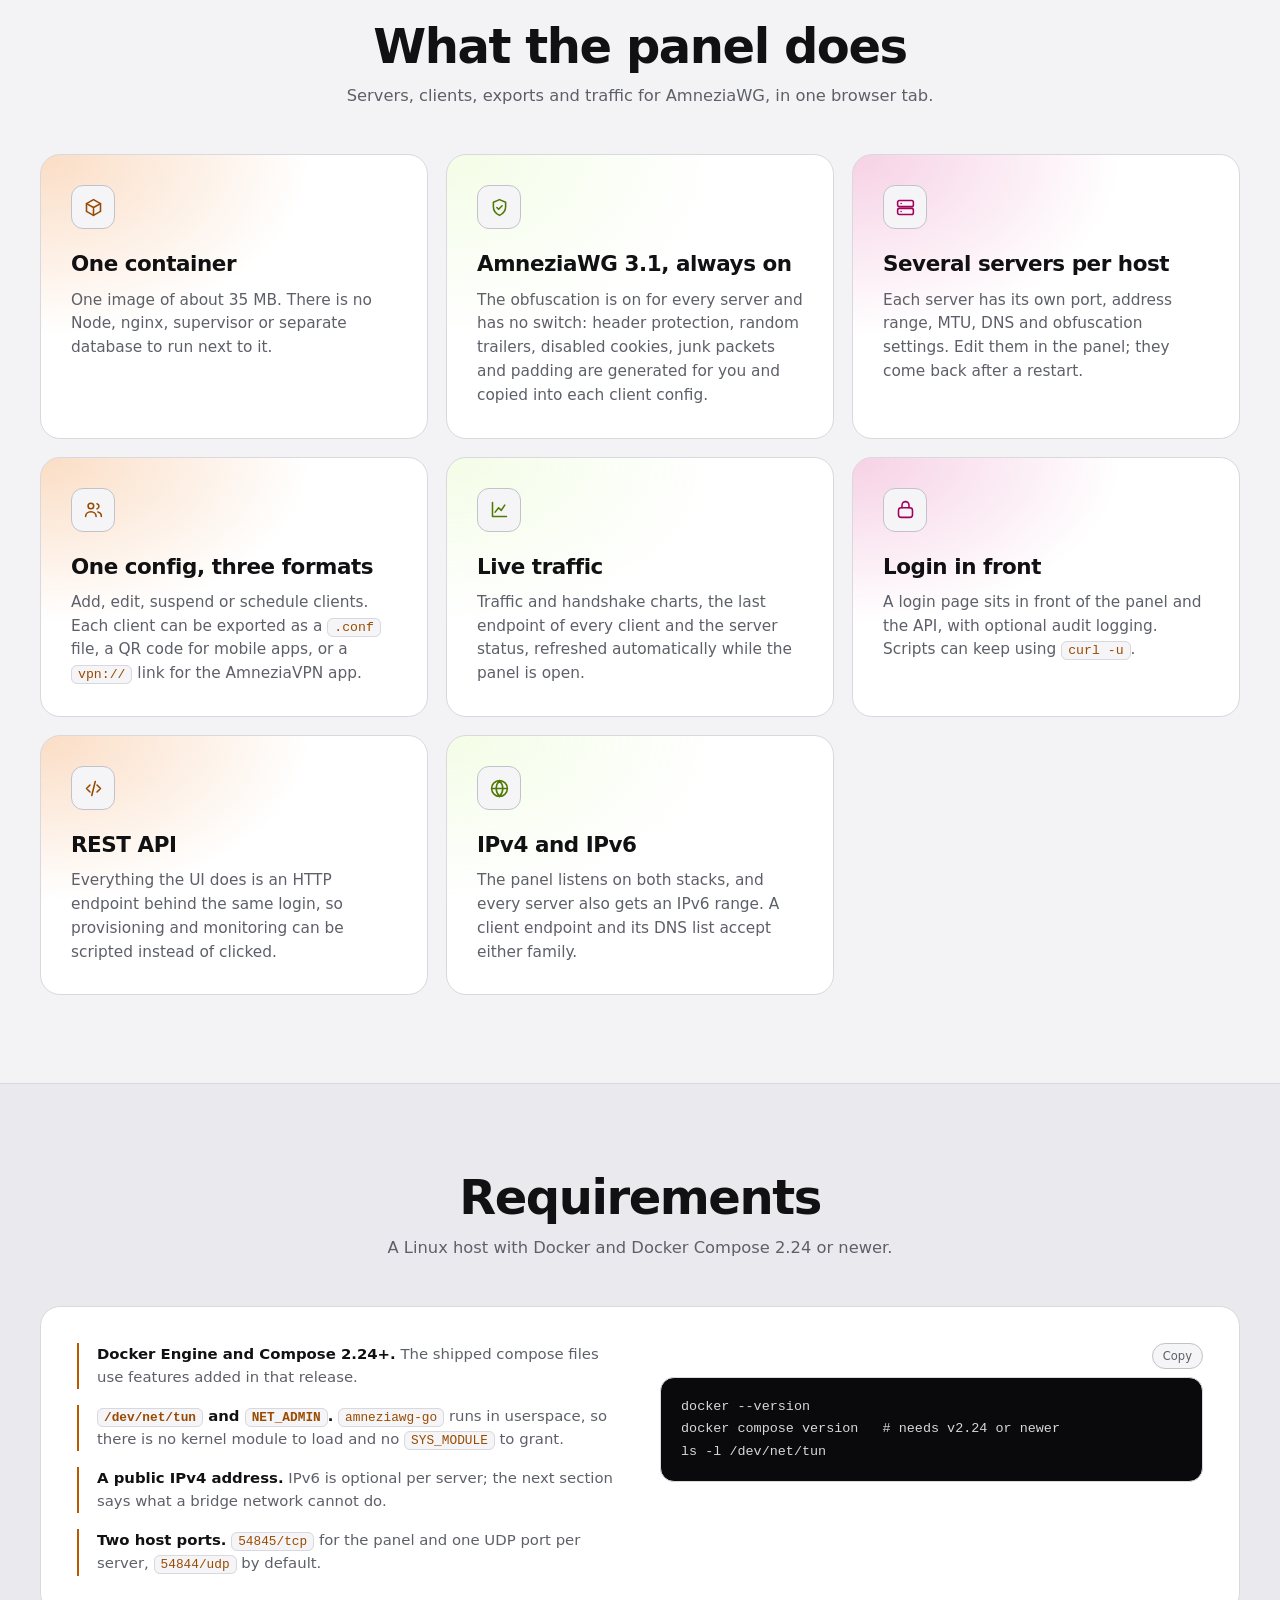
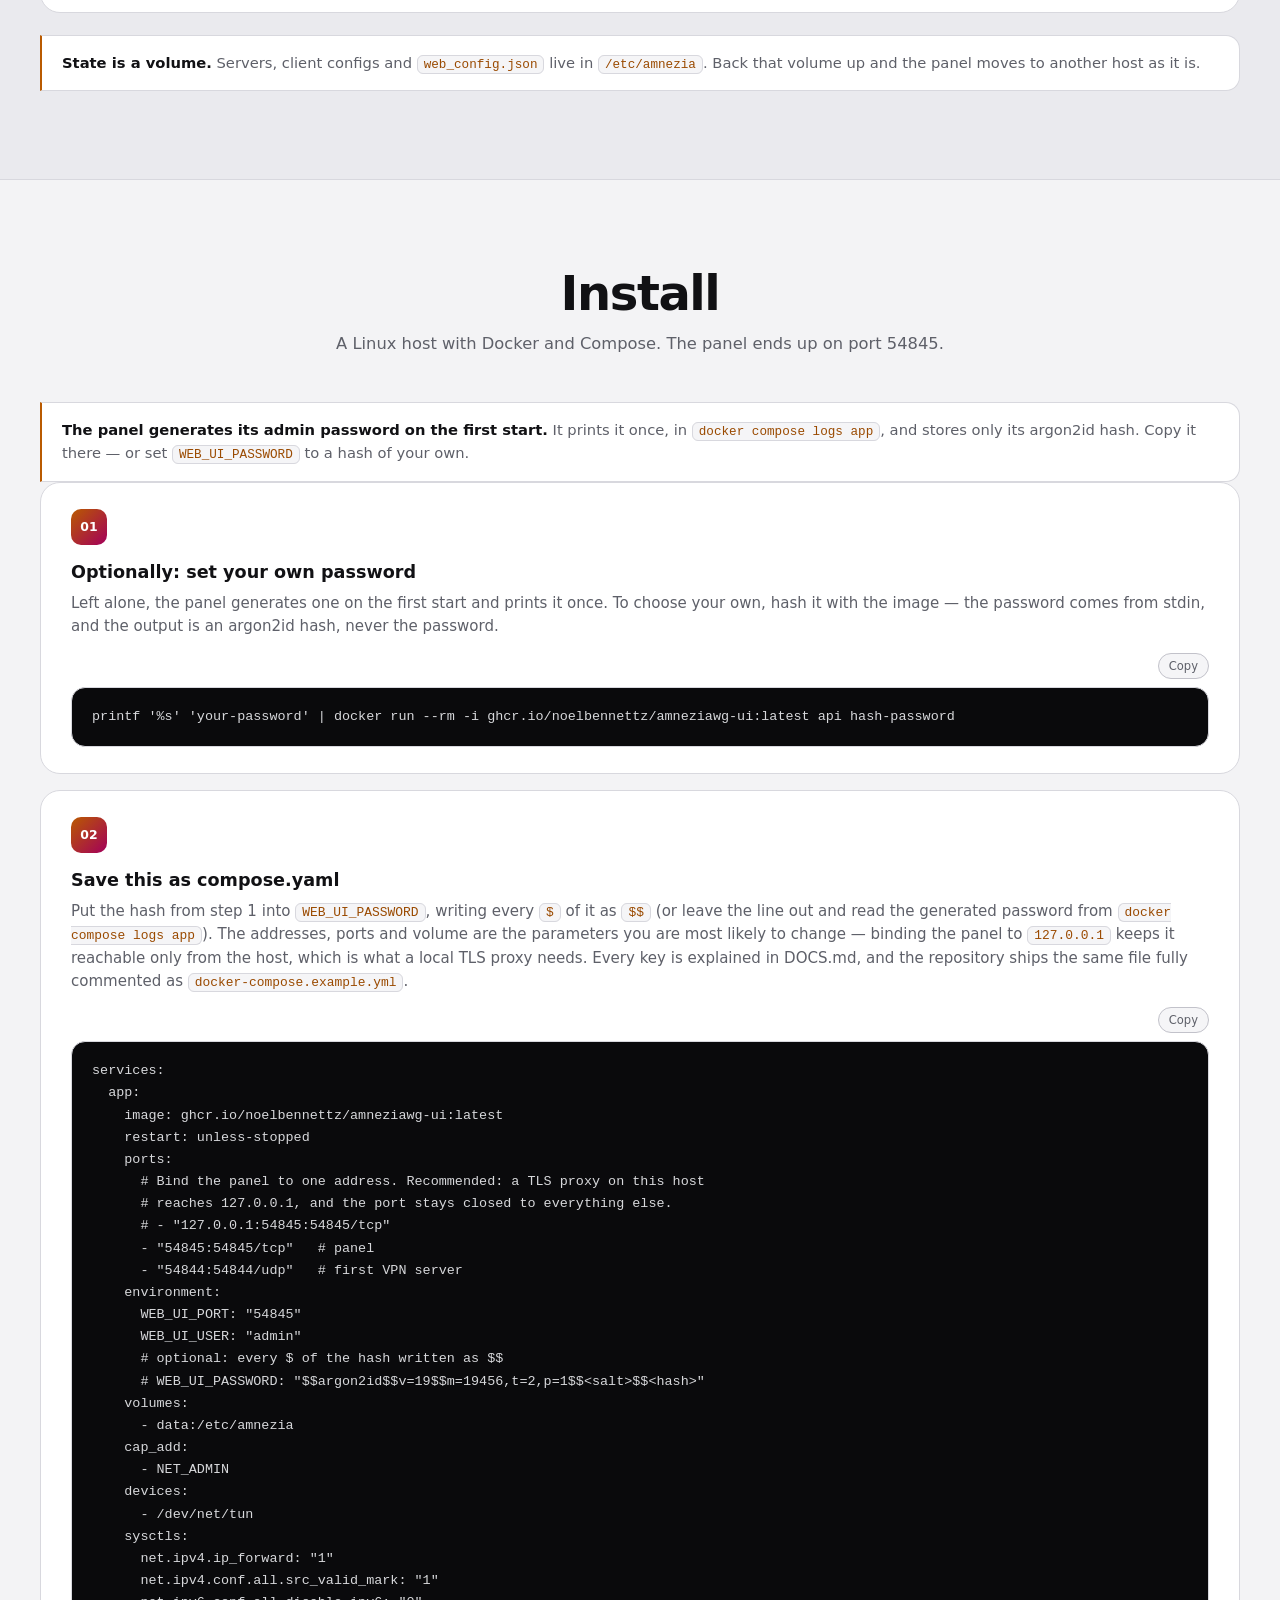
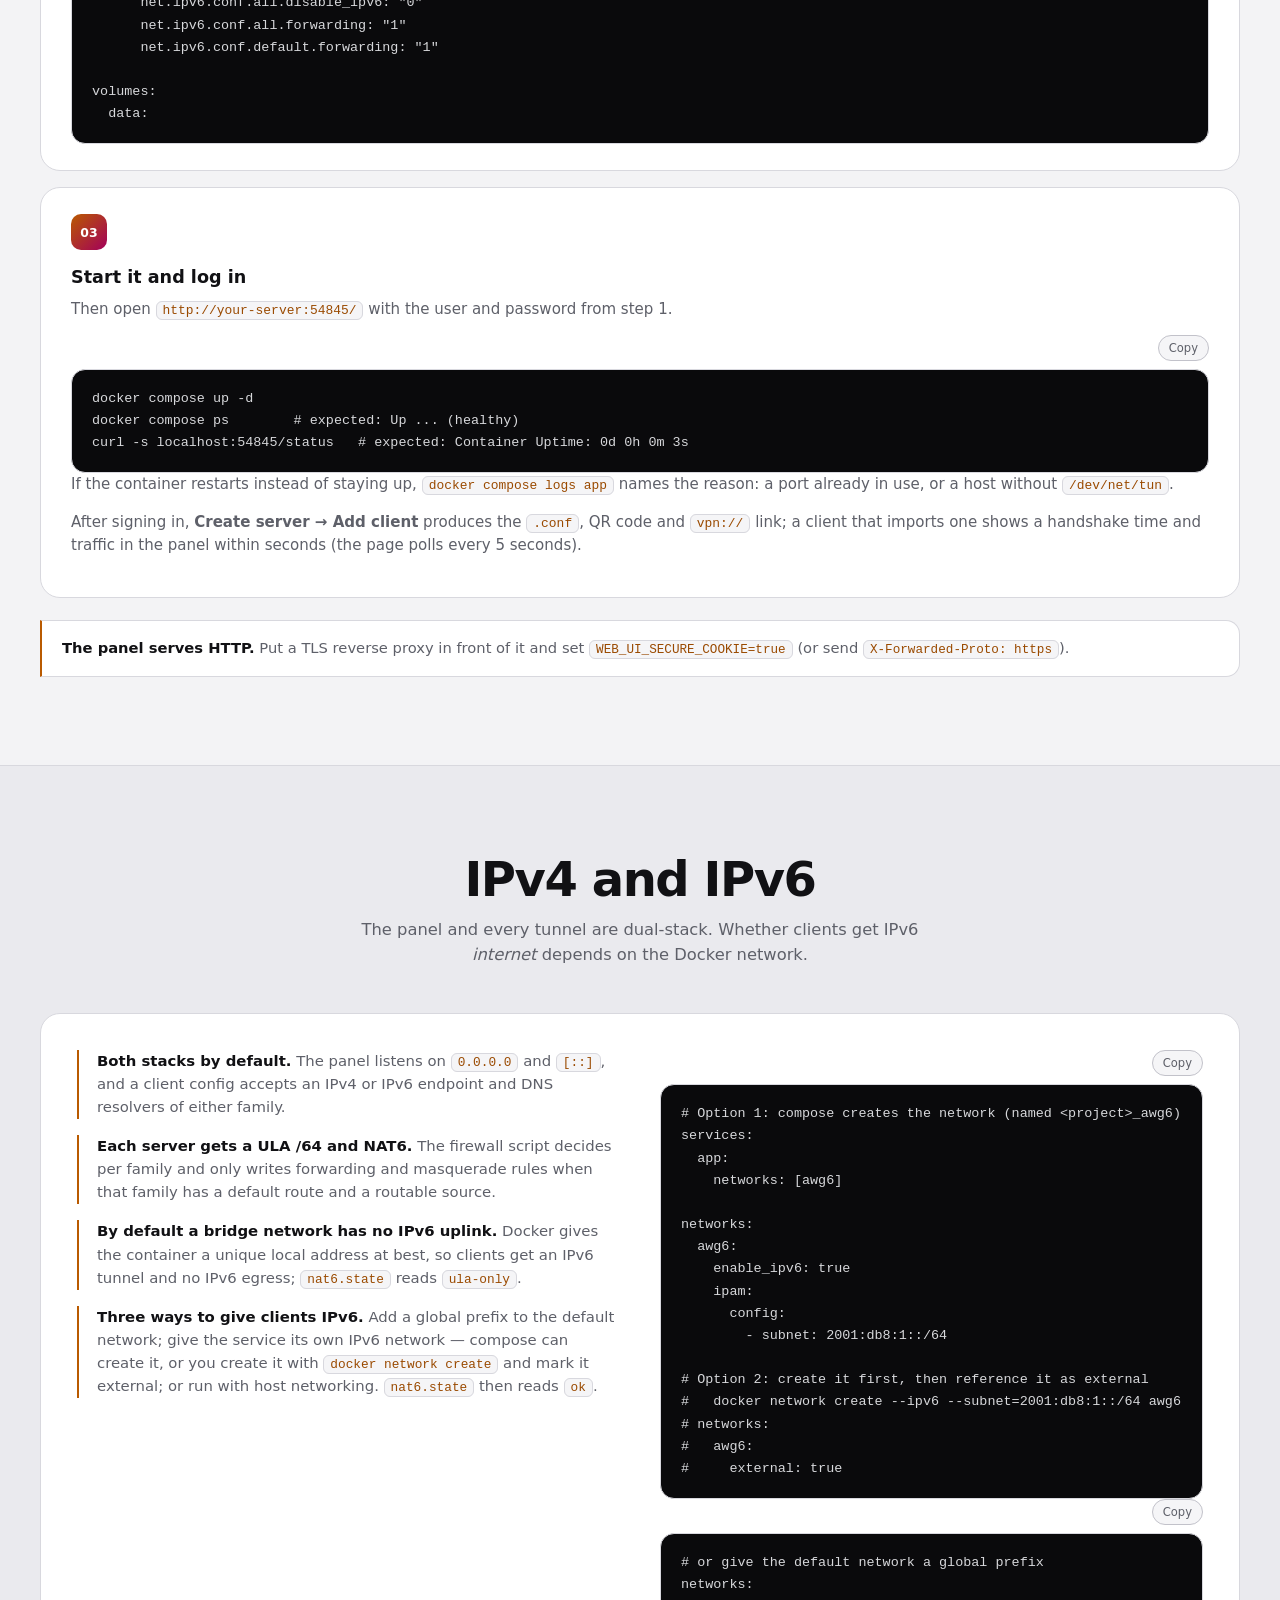
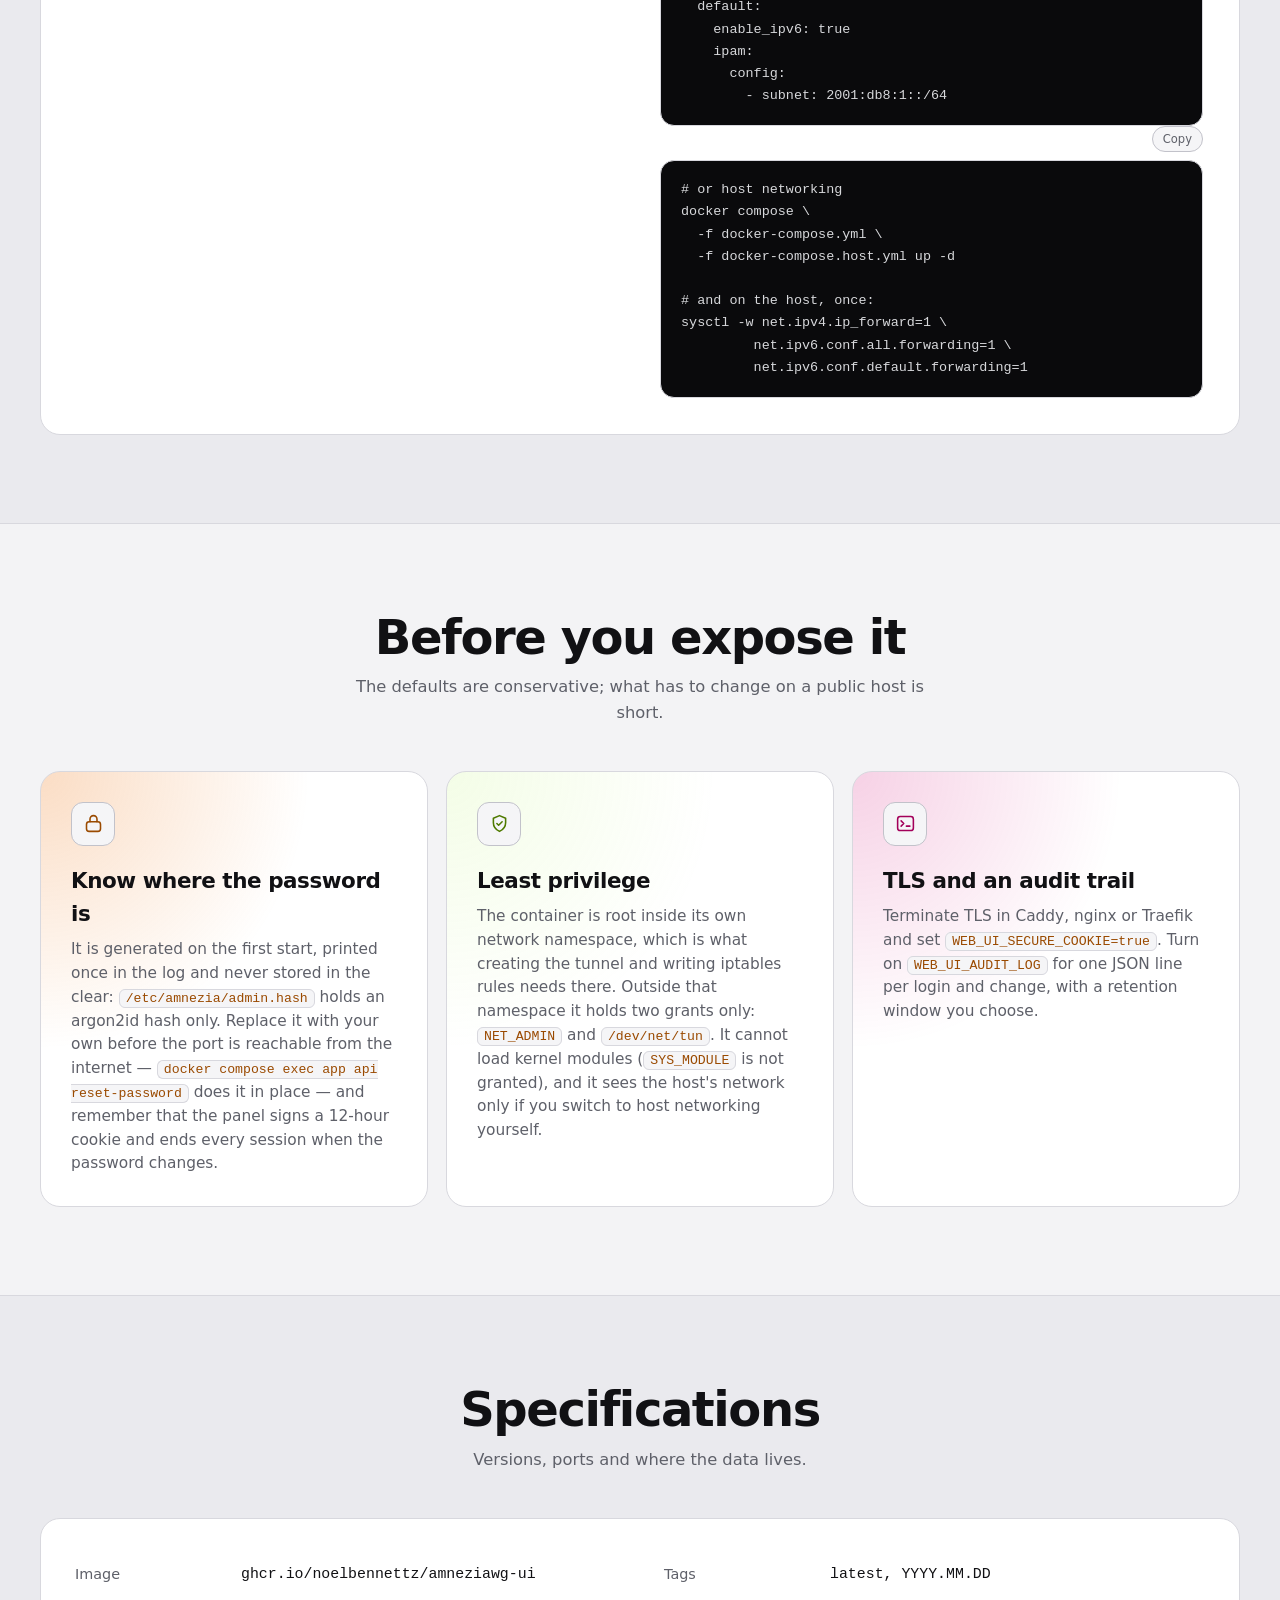
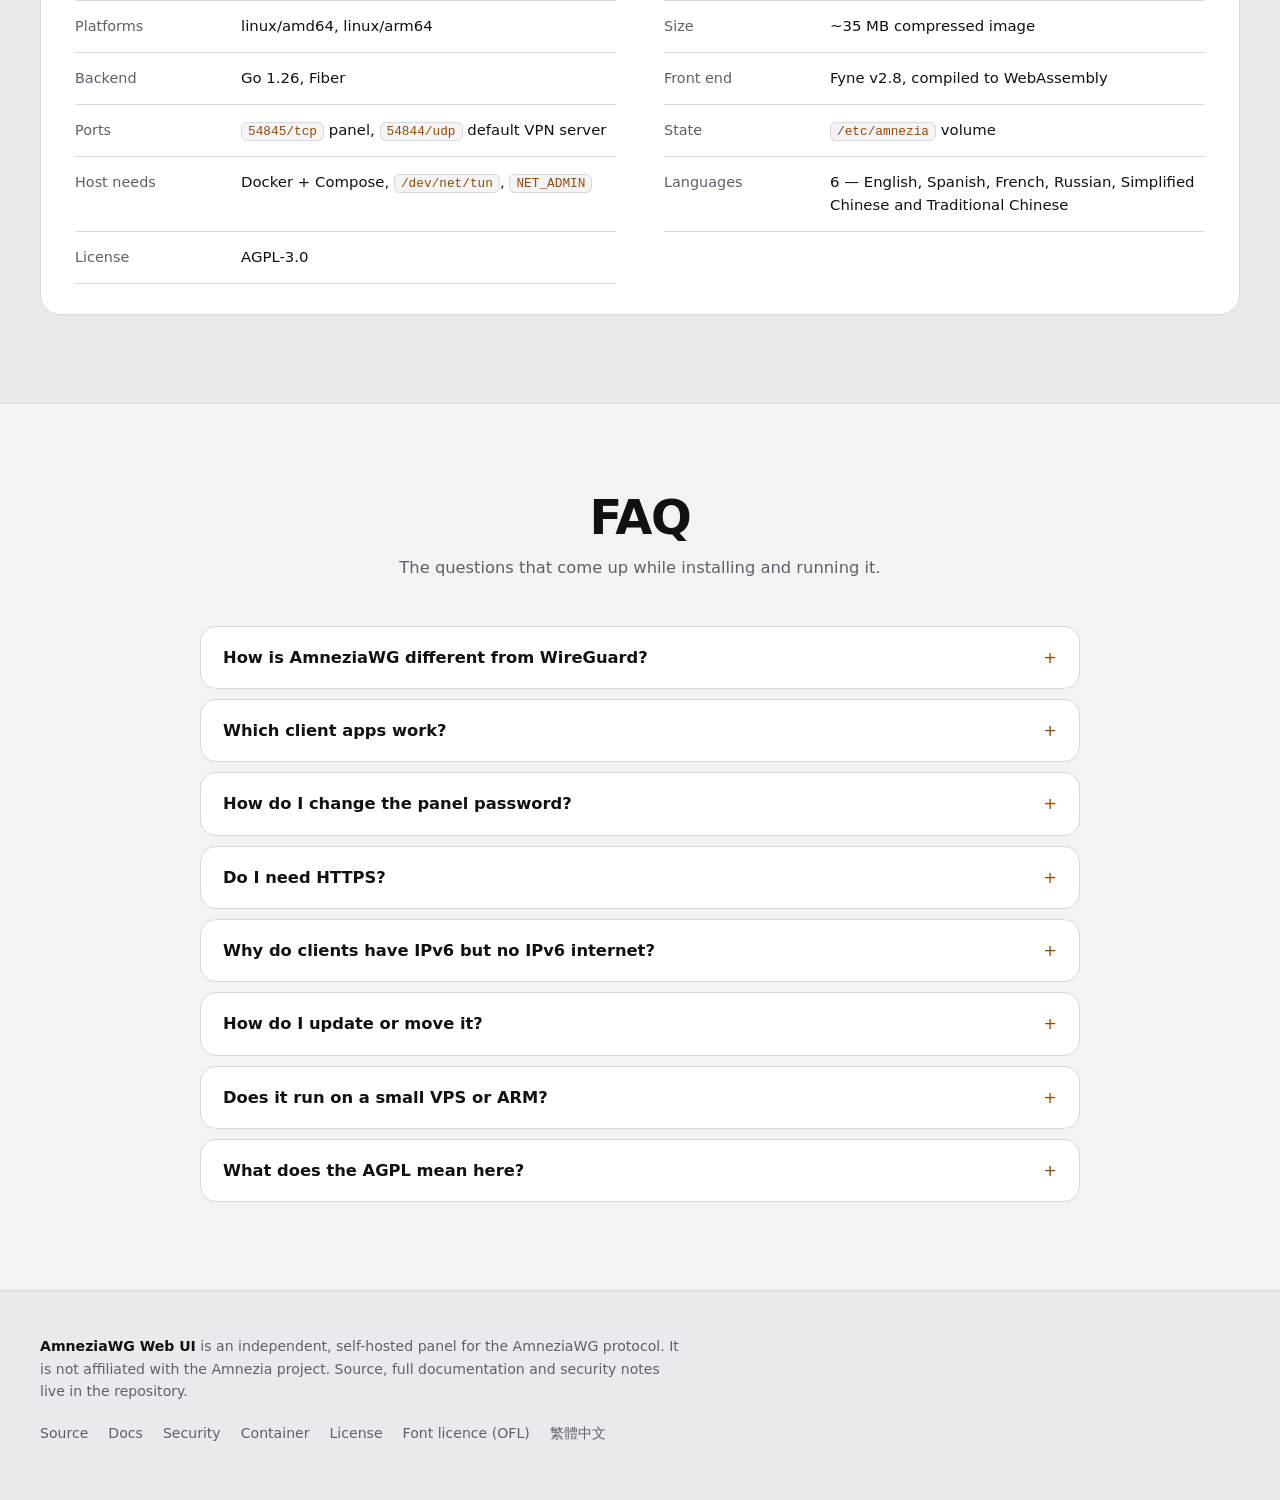
==== commit cbd19073: "Escape the hash placeholders in the compose snippet Signed-off-by: Noel Bennett <351830989+noelbenne" ====
--- a/docs/index.html
+++ b/docs/index.html
@@ -247,7 +247,7 @@
       WEB_UI_PORT: "54845"
       WEB_UI_USER: "admin"
       # optional: every $ of the hash written as $$
-      # WEB_UI_PASSWORD: "$$argon2id$$v=19$$m=19456,t=2,p=1$$<salt>$$<hash>"
+      # WEB_UI_PASSWORD: "$$argon2id$$v=19$$m=19456,t=2,p=1$$&lt;salt&gt;$$&lt;hash&gt;"
     volumes:
       - data:/etc/amnezia
     cap_add:
@@ -415,7 +415,7 @@
       </details>
       <details>
         <summary>How do I change the panel password?</summary>
-        <p>Compute a new value with <code>printf 'your-password' | openssl dgst -binary -sha256 | base64</code>, put it in <code>WEB_UI_PASSWORD</code>, and restart. Changing it ends all sessions at once.</p>
+        <p>Run <code>printf '%s' 'your-password' | docker run --rm -i ghcr.io/noelbennettz/amneziawg-ui:latest api hash-password</code>, put the <code>$argon2id$…</code> result in <code>WEB_UI_PASSWORD</code> with every <code>$</code> written as <code>$$</code>, and restart — or run <code>docker compose exec app api reset-password</code> to generate one in place. Changing it ends all sessions at once.</p>
       </details>
       <details>
         <summary>Do I need HTTPS?</summary>
